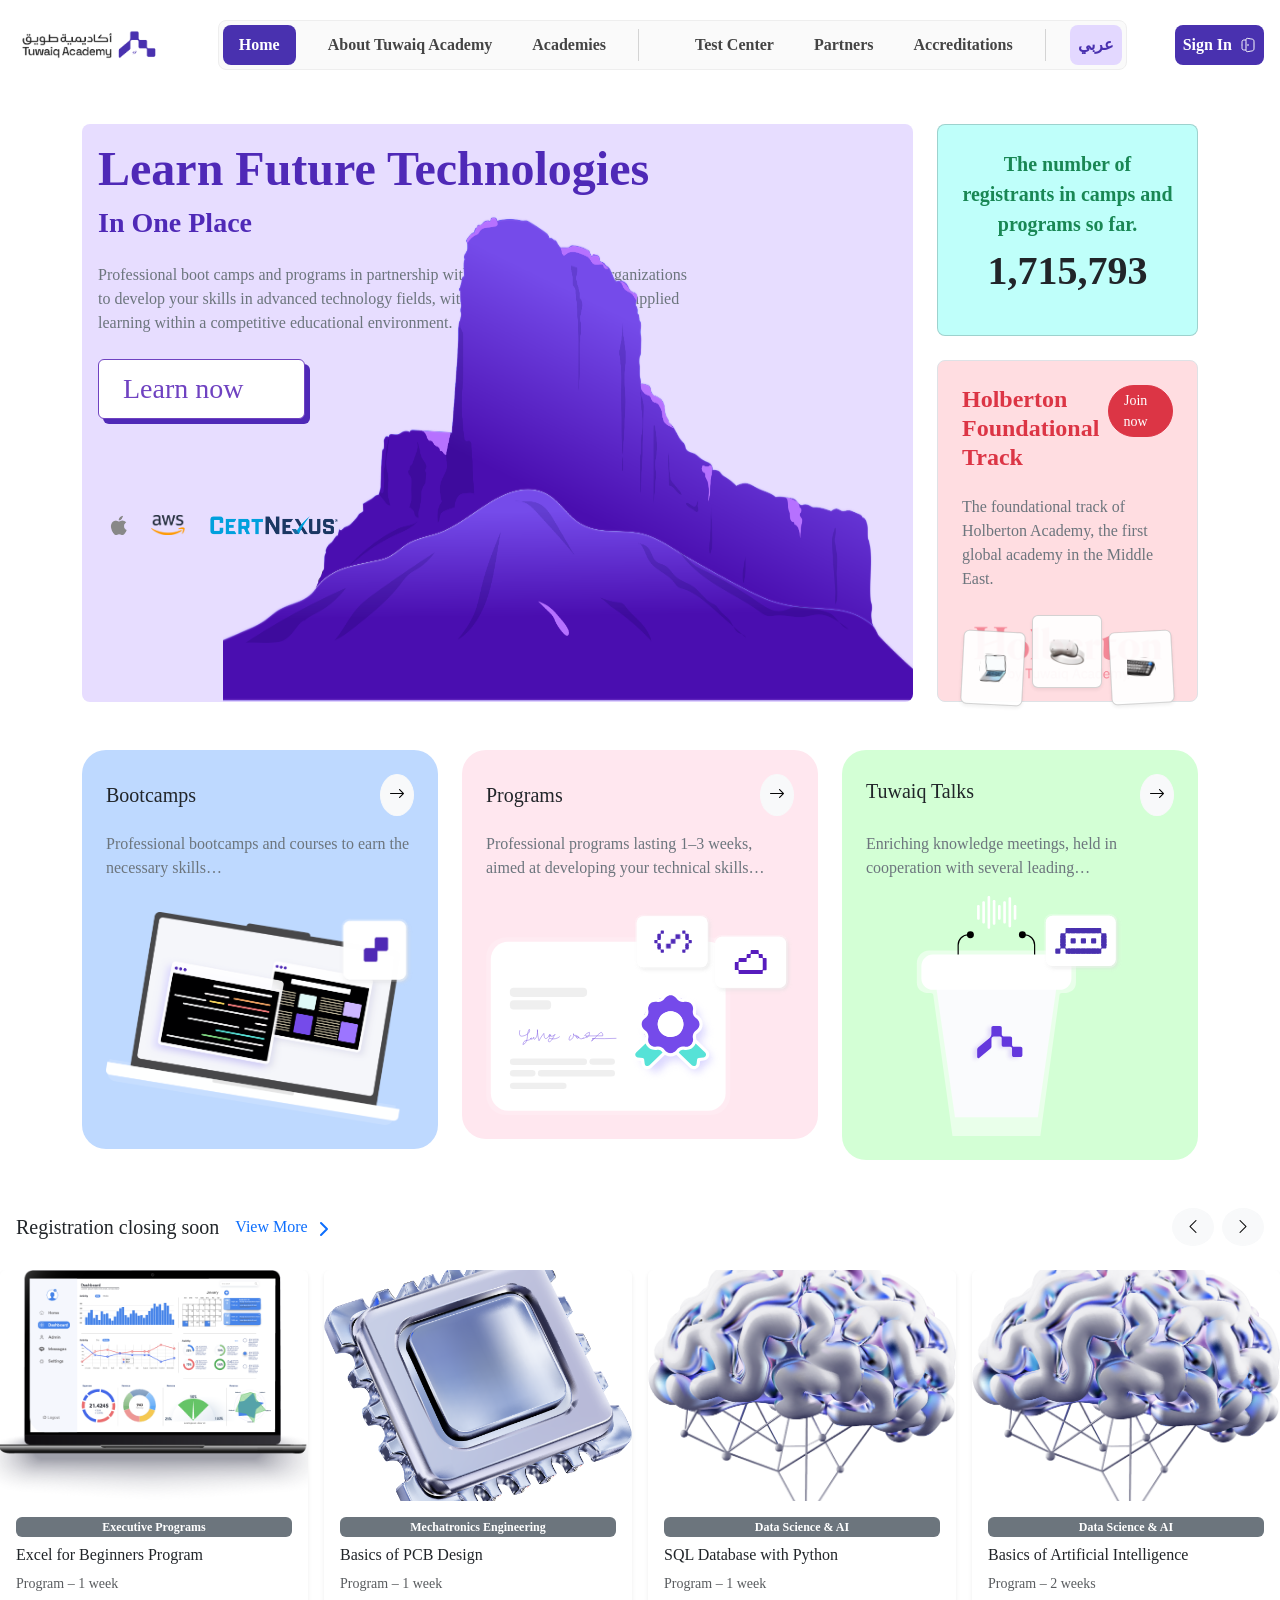
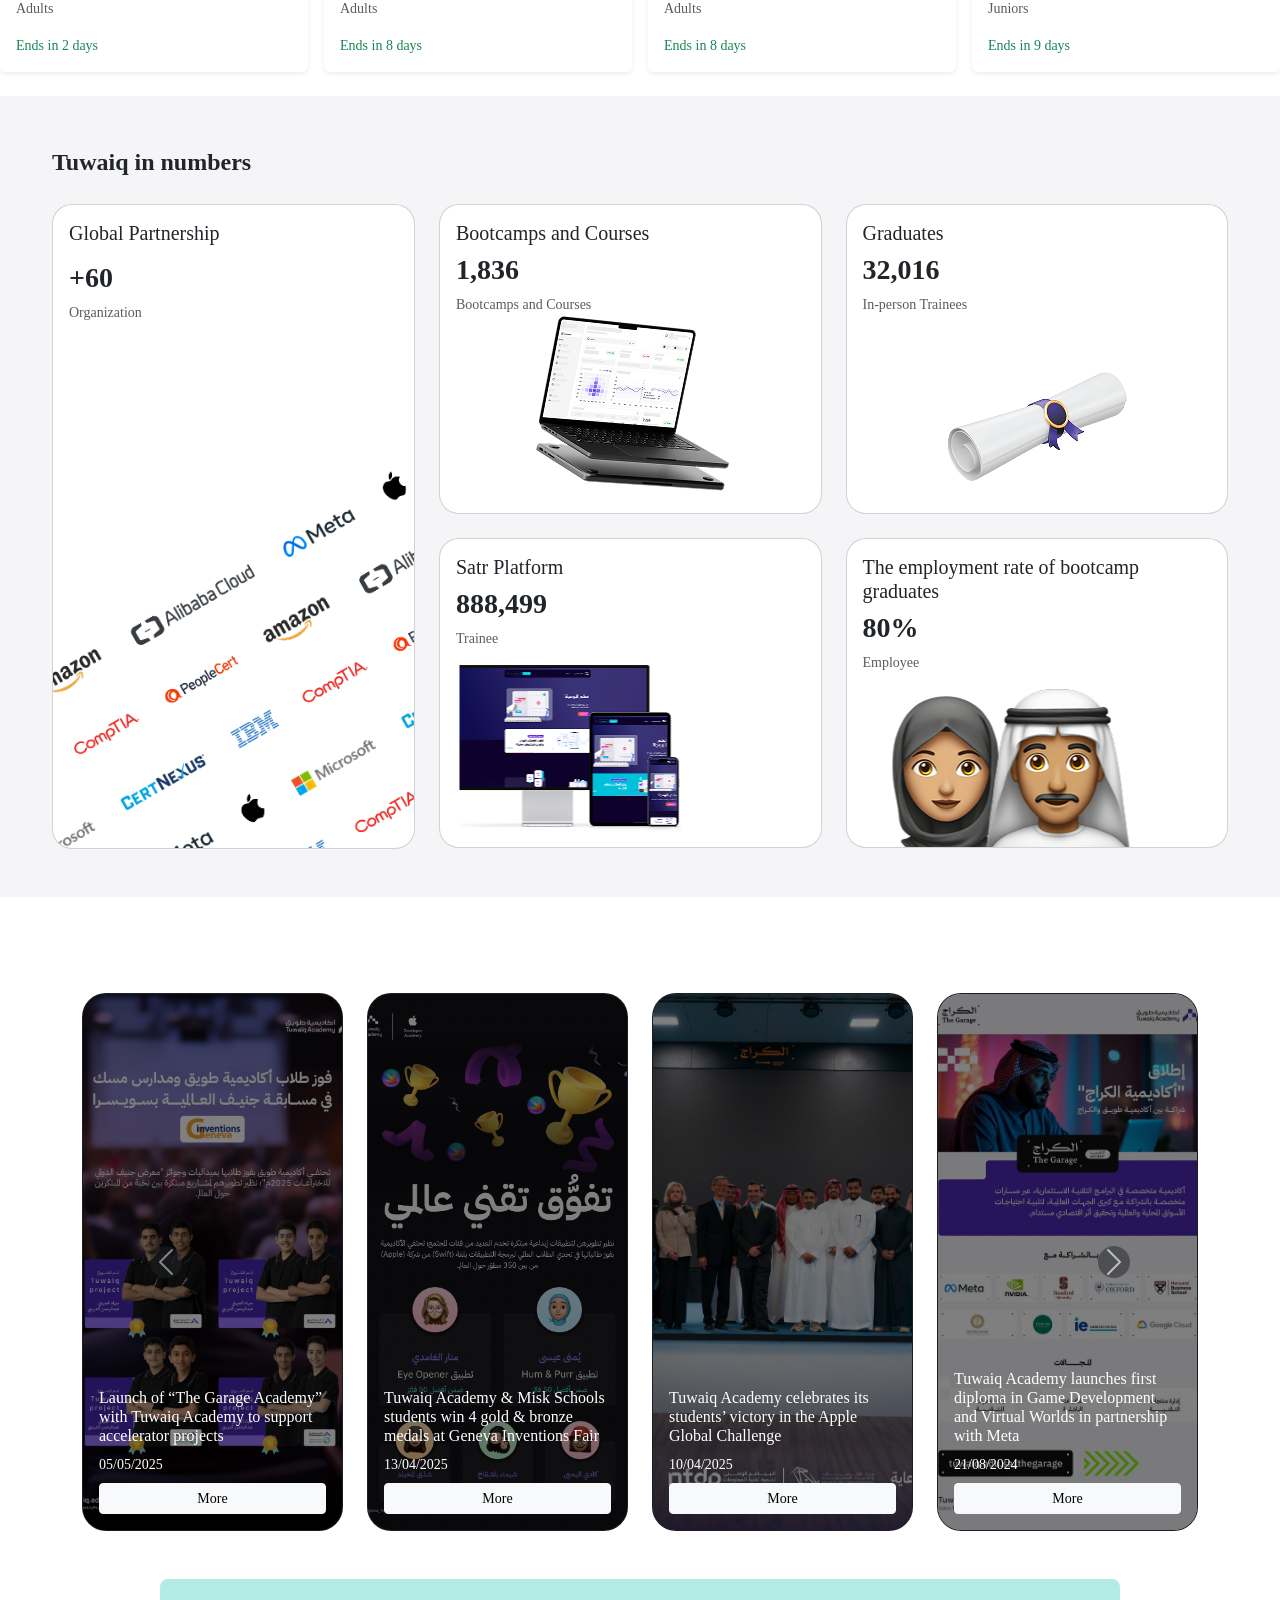
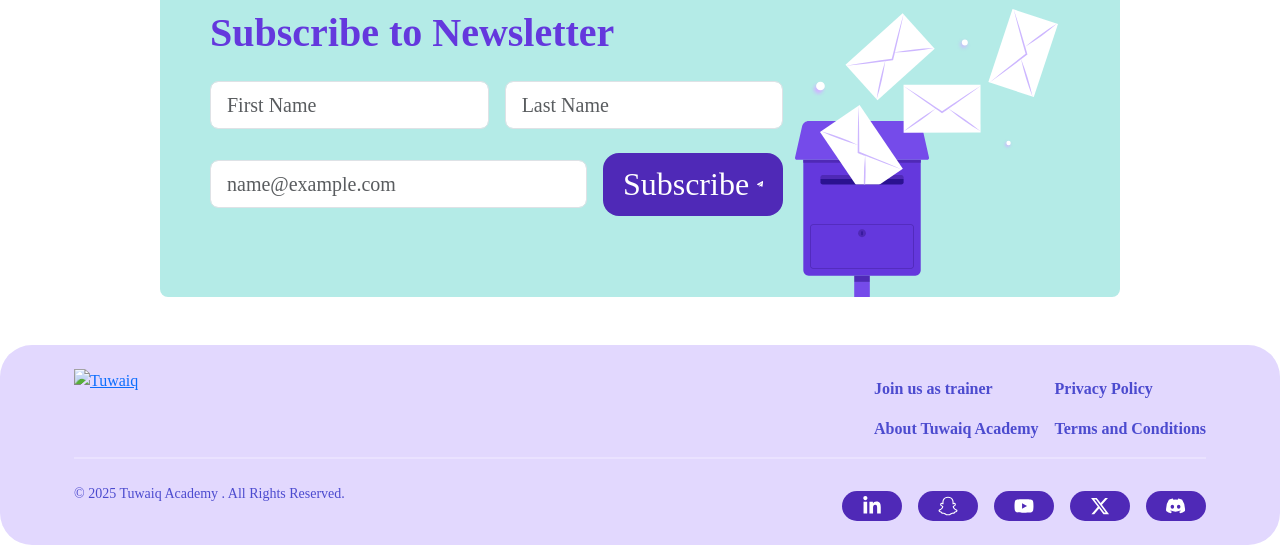
==== index.html @ dd7e5b76 "bugs fixed" ====
<!DOCTYPE html>
<html lang="en">
  <head>
    <meta charset="UTF-8" />
    <meta name="viewport" content="width=device-width, initial-scale=1.0" />
    <title>Tuwaiq Academy Navbar</title>

    <!-- Bootstrap CSS -->
    <link
      href="https://cdn.jsdelivr.net/npm/bootstrap@5.3.0/dist/css/bootstrap.min.css"
      rel="stylesheet"
    />
    <!-- Bootstrap Icons (for the Sign In icon) -->
    <link
      href="https://cdn.jsdelivr.net/npm/bootstrap-icons@1.10.5/font/bootstrap-icons.css"
      rel="stylesheet"
    />
    <link rel="stylesheet" href="style.css" />
  </head>
  <body>
    <!-- style="background-color: #4931af" -->
    <!-- 2. Navbar HTML -->
    <section>
      <nav class="navbar navbar-expand-lg navbar-blur fixed-top">
        <div class="container-fluid mx-1">
          <!-- Logo -->
          <a class="navbar-brand me-4" href="/">
            <img
              src="./media/logo-h.png"
              alt="Tuwaiq Academy"
              style="height: 7vh"
            />
          </a>
          <!-- Toggler (mobile) -->
          <button
            class="navbar-toggler"
            type="button"
            data-bs-toggle="collapse"
            data-bs-target="#mainNav"
            aria-controls="mainNav"
            aria-expanded="false"
            aria-label="Toggle navigation"
          >
            <span class="navbar-toggler-icon"></span>
          </button>

          <!-- Collapsible content -->
          <div class="collapse navbar-collapse align-items-center" id="mainNav">
            <div
              class="d-flex flex-column flex-md-row collapse navbar-collapse justify-content-center gap-3 mb-md-0 mb-3"
            >
              <div
                class="d-flex flex-column flex-md-row gap-5 p-1"
                style="
                  border: #eeeeee 1px solid;
                  background-color: #fafafa;
                  border-radius: 0.5rem;
                "
              >
                <!-- Left + middle nav links -->
                <ul class="navbar-nav align-items-center gap-4">
                  <li class="nav-item">
                    <a class="nav-link active fw-semibold" href="#">Home</a>
                  </li>
                  <li class="nav-item">
                    <a class="nav-link fw-semibold" href="#"
                      >About Tuwaiq Academy</a
                    >
                  </li>
                  <li class="nav-item">
                    <a class="nav-link fw-semibold" href="#">Academies</a>
                  </li>
                  <!-- Divider (only on lg+) -->
                  <div class="nav-divider d-none d-lg-block"></div>
                </ul>

                <!-- more nav links -->
                <ul class="navbar-nav align-items-center gap-4">
                  <!-- remove this border -->
                  <li class="nav-item">
                    <a class="nav-link fw-semibold" href="#">Test Center</a>
                  </li>
                  <li class="nav-item">
                    <a class="nav-link fw-semibold" href="#">Partners</a>
                  </li>
                  <li class="nav-item">
                    <a class="nav-link fw-semibold" href="#">Accreditations</a>
                  </li>
                  <!-- Divider (only on lg+) -->
                  <div class="nav-divider d-none d-lg-block"></div>
                  <li class="nav-item">
                    <a class="nav-link lang-pill fw-semibold" href="#">عربي</a>
                  </li>
                </ul>
              </div>
            </div>

            <!-- push the next items to the right -->
            <ul class="navbar-nav ms-auto align-items-center">
              <li class="nav-item ms-3">
                <a
                  class="nav-link signin-pill fw-semibold d-flex align-items-center"
                  href="#"
                >
                  Sign In
                  <svg
                    xmlns="http://www.w3.org/2000/svg"
                    width="1em"
                    height="1em"
                    fill="currentColor"
                    class="ms-2"
                    viewBox="0 0 24 24"
                  >
                    <g fill="none" stroke="currentColor" stroke-width="1.5">
                      <path
                        d="M9 4.5H8c-2.357 0-3.536 0-4.268.732S3 7.143 3 9.5v5c0 2.357 0 3.535.732 4.268S5.643 19.5 8 19.5h1M9 6.476c0-2.293 0-3.44.707-4.067s1.788-.439 3.95-.062l2.33.407c2.394.417 3.591.626 4.302 1.504.711.879.711 2.149.711 4.69v6.105c0 2.54 0 3.81-.71 4.689-.712.878-1.91 1.087-4.304 1.505l-2.328.406c-2.162.377-3.243.565-3.95-.062S9 19.817 9 17.524z"
                      />
                      <path stroke-linecap="round" d="M12 11v2" />
                    </g>
                  </svg>
                </a>
              </li>
            </ul>
          </div>
        </div>
      </nav>
    </section>
    <section class="container py-4">
      <!-- Main + Sidebar -->
      <div class="row g-4">
        <!-- Main panel -->
        <div class="col-12 col-lg-9 position-relative">
          <div
            class="card h-100 border-0 bg-purple-light rounded-3 overflow-hidden position-relative"
          >
            <div class="card-body position-relative">
              <!-- Decorative mountain: only on lg+ -->
              <img
                src="./media/page-1/Tuwaiq_mounten.png"
                class="position-absolute top-0 end-0 z-1 d-none d-lg-block"
                style="width: 83%; height: 100%; bottom: -1rem; right: -16rem"
                alt="Tuwaiq Mountain"
              />

              <!-- Headings -->
              <h1 class="fw-bold display-5 mb-2 text-purple">
                Learn Future Technologies
              </h1>
              <h2 class="h3 fw-semibold mb-4 text-purple">In One Place</h2>

              <!-- Description -->
              <p class="text-secondary mb-4" style="max-width: 75%">
                Professional boot camps and programs in partnership with major
                international organizations to develop your skills in advanced
                technology fields, with a methodology based on applied learning
                within a competitive educational environment.
              </p>

              <!-- Call-to-action -->
              <button
                type="button"
                class="d-flex align-items-center gap-2 position-relative btn btn-outline-dark btn-language rounded py-2 px-4 fs-3 shadow-offset"
                style="z-index: 1"
              >
                Learn now
                <svg
                  width="28"
                  height="25"
                  viewBox="0 0 28 25"
                  fill="none"
                  xmlns="http://www.w3.org/2000/svg"
                >
                  <!-- …your SVG paths… -->
                </svg>
              </button>

              <!-- Logos carousel: Mobile & Tablet (below lg) -->
              <div
                class="position-absolute bottom-0 start-0 end-0 mb-5 bg-custom-teal d-block d-lg-none"
              >
                <div class="logos-slide">
                  <img src="./media/page-1/slide-Apple.png" alt="apple logo" />
                  <img src="./media/page-1/slide-aws.png" alt="aws logo" />
                  <img
                    src="./media/page-1/slide-CertNexus.png"
                    alt="CertNexus logo"
                  />
                  <img
                    src="./media/page-1/slide-comptia.png"
                    alt="comptia logo"
                  />
                  <img src="./media/page-1/slide-ibm.png" alt="ibm logo" />
                  <img src="./media/page-1/slide-Meta.png" alt="meta logo" />
                  <img
                    src="./media/page-1/slide-microsoft.png"
                    alt="microsoft logo"
                  />
                  <!-- repeat as needed for seamless loop -->
                </div>
              </div>

              <!-- Logos carousel: Desktop only (lg+) -->
              <div
                class="position-relative d-none d-lg-block"
                style="bottom: -6rem"
              >
                <div class="logos-slide">
                  <img src="./media/page-1/slide-Apple.png" alt="apple logo" />
                  <img src="./media/page-1/slide-aws.png" alt="aws logo" />
                  <img
                    src="./media/page-1/slide-CertNexus.png"
                    alt="CertNexus logo"
                  />
                  <img
                    src="./media/page-1/slide-comptia.png"
                    alt="comptia logo"
                  />
                  <img src="./media/page-1/slide-ibm.png" alt="ibm logo" />
                  <img src="./media/page-1/slide-Meta.png" alt="meta logo" />
                  <img
                    src="./media/page-1/slide-microsoft.png"
                    alt="microsoft logo"
                  />
                  <!-- repeat for loop -->
                </div>
              </div>
            </div>
          </div>
        </div>

        <!-- Sidebar -->
        <div class="col-12 col-lg-3 d-flex flex-column gap-4">
          <!-- Registrants count -->
          <div class="card text-end p-4 bg-teal-light rounded-3 text-center">
            <p class="fs-5 fw-bold mb-2 text-success">
              The number of registrants in camps and programs so far.
            </p>
            <p
              id="counter44"
              x-text="statistics.registers"
              class="display-6 fw-bold"
            >
              1,715,793
            </p>
          </div>

          <!-- Holberton program card -->
          <div
            class="card position-relative p-4 border rounded-3"
            style="
              height: 342px;
              background-color: #ffdde1;
              border-color: #dfdfdf;
            "
          >
            <div class="d-flex justify-content-between align-items-start mb-3">
              <h2 class="h4 fw-semibold text-danger">
                Holberton <br />
                Foundational Track
              </h2>
              <a
                href=""
                target="_blank"
                class="btn btn-sm btn-danger rounded-pill d-flex align-items-center"
              >
                Join now
                <svg
                  xmlns="http://www.w3.org/2000/svg"
                  fill="white"
                  viewBox="0 0 384 512"
                  style="height: 14px; width: 14px"
                >
                  <!-- …arrow path… -->
                </svg>
              </a>
            </div>

            <p class="text-secondary">
              The foundational track of Holberton Academy, the first global
              academy in the Middle East.
            </p>

            <!-- Overlay image -->
            <div
              class="position-absolute bottom-0 start-50 translate-middle-x"
              style="width: 85%; transform: translateY(50%)"
            >
              <img
                src="./media/page-1/Holberton-Foundational-Track-logo.png"
                class="img-fluid rounded opacity-50"
                alt="Holberton"
              />
            </div>

            <!-- Icon cards -->
            <div class="d-flex justify-content-between mt-4 gap-2">
              <div
                class="card p-3 shadow-sm d-flex justify-content-center align-items-center rotate-3"
                style="width: 154px; height: 74px; opacity: 95%"
              >
                <img
                  src="./media/page-1/Holberton-Foundational-Track-laptop.svg"
                  class="img-fluid"
                  alt="Laptop"
                />
              </div>
              <div
                class="card p-3 shadow-sm d-flex justify-content-center align-items-center translate-up"
                style="width: 188px; height: 73px; opacity: 95%"
              >
                <img
                  src="./media/page-1/Holberton-Foundational-Track-VR.svg"
                  class="img-fluid"
                  alt="VR Headset"
                />
              </div>
              <div
                class="card p-3 shadow-sm d-flex justify-content-center align-items-center rotate-neg-3"
                style="width: 156px; height: 73px; opacity: 95%"
              >
                <img
                  src="./media/page-1/Holberton-Foundational-Track-keyboard.svg"
                  class="img-fluid"
                  alt="Keyboard"
                />
              </div>
            </div>
          </div>
        </div>
      </div>

      <!-- Feature cards -->
      <div class="row g-4 mt-4">
        <!-- Bootcamps -->
        <div class="col-12 col-md-4">
          <div class="card h-75 border-0">
            <div
              class="card-body d-flex flex-column p-4 rounded-3xl card-bootcamps hover-shadow"
            >
              <div
                class="d-flex justify-content-between align-items-center mb-3"
              >
                <h5 class="mb-0">Bootcamps</h5>
                <a href="#" class="btn btn-light rounded-circle p-2">
                  <i class="bi bi-arrow-right"></i>
                </a>
              </div>
              <p class="text-secondary">
                Professional bootcamps and courses to earn the necessary skills…
              </p>
              <div class="text-center mt-3">
                <img
                  src="./media/page-1/bootcamps-laptop.png"
                  class="img-fluid"
                  alt="Bootcamps"
                />
              </div>
            </div>
          </div>
        </div>

        <!-- Programs -->
        <div class="col-12 col-md-4">
          <div class="card h-75 border-0">
            <div
              class="card-body d-flex flex-column p-4 rounded-3xl card-programs hover-shadow"
            >
              <div
                class="d-flex justify-content-between align-items-center mb-3"
              >
                <h5 class="mb-0">Programs</h5>
                <a href="" class="btn btn-light rounded-circle p-2">
                  <i class="bi bi-arrow-right"></i>
                </a>
              </div>
              <p class="text-secondary flex-grow-1">
                Professional programs lasting 1–3 weeks, aimed at developing
                your technical skills…
              </p>
              <div class="text-center mt-3">
                <img
                  src="./media/page-1/programs-art.svg"
                  class="img-fluid"
                  alt="Programs"
                />
              </div>
            </div>
          </div>
        </div>

        <!-- Tuwaiq Talks -->
        <div class="col-12 col-md-4">
          <div class="card h-100 border-0">
            <div
              class="card-body d-flex flex-column p-4 rounded-3xl card-talks hover-shadow"
            >
              <div
                class="d-flex justify-content-between align-items-center mb-3"
              >
                <h5>Tuwaiq Talks</h5>
                <a href="#" class="btn btn-light rounded-circle p-2">
                  <i class="bi bi-arrow-right"></i>
                </a>
              </div>
              <p class="text-secondary flex-grow-1">
                Enriching knowledge meetings, held in cooperation with several
                leading…
              </p>
              <img
                src="./media/page-1/Tuwaiq-talk.svg"
                class="img-fluid"
                alt="Tuwaiq Talks"
                style="height: 15rem"
              />
            </div>
          </div>
        </div>
      </div>
    </section>
    <section>
      <!-- Carousel Container -->
      <div class="container-fluid px-0">
        <div class="container px-0" style="max-width: 1680px">
          <!-- Header Row -->
          <div class="row align-items-center justify-content-between py-4 px-3">
            <!-- Title + Link -->
            <div
              class="col-12 col-md-auto d-flex align-items-center mb-3 mb-md-0"
            >
              <h5 class="mb-0">Registration closing soon</h5>
              <a
                href=""
                class="ms-3 text-primary text-decoration-none d-flex align-items-center"
              >
                View More
                <svg
                  xmlns="http://www.w3.org/2000/svg"
                  width="20"
                  height="20"
                  fill="none"
                  stroke="currentColor"
                  stroke-width="2"
                  stroke-linecap="round"
                  stroke-linejoin="round"
                  class="ms-1"
                >
                  <path d="m9 18 6-6-6-6" />
                </svg>
              </a>
            </div>
            <!-- Nav Buttons (md+) -->
            <div class="col-auto d-none d-md-flex">
              <button
                class="btn btn-light rounded-circle me-2"
                type="button"
                data-bs-target="#latestBootcampsCarousel"
                data-bs-slide="prev"
                aria-label="Previous"
              >
                <i class="bi bi-chevron-left"></i>
              </button>
              <button
                class="btn btn-light rounded-circle"
                type="button"
                data-bs-target="#latestBootcampsCarousel"
                data-bs-slide="next"
                aria-label="Next"
              >
                <i class="bi bi-chevron-right"></i>
              </button>
            </div>
          </div>

          <!-- Bootstrap Carousel -->
          <div
            id="latestBootcampsCarousel"
            class="carousel slide"
            data-bs-ride="carousel"
          >
            <!-- Indicators (md+) -->
            <div
              class="carousel-indicators d-none d-md-flex justify-content-center mb-0"
            >
              <button
                type="button"
                data-bs-target="#latestBootcampsCarousel"
                data-bs-slide-to="0"
                class="active rounded-circle"
                aria-current="true"
                aria-label="Slide 1"
              ></button>
              <button
                type="button"
                data-bs-target="#latestBootcampsCarousel"
                data-bs-slide-to="1"
                class="rounded-circle"
                aria-label="Slide 2"
              ></button>
              <button
                type="button"
                data-bs-target="#latestBootcampsCarousel"
                data-bs-slide-to="2"
                class="rounded-circle"
                aria-label="Slide 3"
              ></button>
            </div>

            <div class="carousel-inner">
              <!-- Slide 1: Cards 1–4 -->
              <div class="carousel-item active">
                <div class="row gx-3">
                  <!-- Card 1 -->
                  <div class="col-12 col-sm-6 col-md-4 col-lg-3 mb-4">
                    <div class="card h-100 border-0 shadow-sm">
                      <div class="ratio ratio-4x3 overflow-hidden rounded-top">
                        <img
                          src="./media/page-1/excel-laptop.png"
                          class="object-fit-cover w-100 h-100"
                          alt="Excel for Beginners"
                        />
                      </div>
                      <div class="card-body d-flex flex-column">
                        <span class="badge bg-secondary mb-2"
                          >Executive Programs</span
                        >
                        <h6 class="card-title flex-grow-1">
                          Excel for Beginners Program
                        </h6>
                        <p class="card-text small text-muted mb-1">
                          Program – 1 week
                        </p>
                        <p class="card-text small text-muted mb-3">Adults</p>
                        <div class="d-flex align-items-center">
                          <span
                            class="badge bg-success me-2"
                            style="width: 0.75rem; height: 0.75rem"
                          ></span>
                          <small class="text-success">Ends in 2 days</small>
                        </div>
                      </div>
                    </div>
                  </div>
                  <!-- Card 2 -->
                  <div class="col-12 col-sm-6 col-md-4 col-lg-3 mb-4">
                    <div class="card h-100 border-0 shadow-sm">
                      <div class="ratio ratio-4x3 overflow-hidden rounded-top">
                        <img
                          src="./media/page-1/Registration-closing-soon-cpu.png"
                          class="object-fit-cover w-100 h-100"
                          alt="PCB Design"
                        />
                      </div>
                      <div class="card-body d-flex flex-column">
                        <span class="badge bg-secondary mb-2">
                          Mechatronics Engineering
                        </span>
                        <h6 class="card-title flex-grow-1">
                          Basics of PCB Design
                        </h6>
                        <p class="card-text small text-muted mb-1">
                          Program – 1 week
                        </p>
                        <p class="card-text small text-muted mb-3">Adults</p>
                        <div class="d-flex align-items-center">
                          <span
                            class="badge bg-success me-2"
                            style="width: 0.75rem; height: 0.75rem"
                          ></span>
                          <small class="text-success">Ends in 8 days</small>
                        </div>
                      </div>
                    </div>
                  </div>
                  <!-- Card 3 -->
                  <div class="col-12 col-sm-6 col-md-4 col-lg-3 mb-4">
                    <div class="card h-100 border-0 shadow-sm">
                      <div class="ratio ratio-4x3 overflow-hidden rounded-top">
                        <img
                          src="./media/page-1/Registration-closing-soon-brain.png"
                          class="object-fit-cover w-100 h-100"
                          alt="SQL with Python"
                        />
                      </div>
                      <div class="card-body d-flex flex-column">
                        <span class="badge bg-secondary mb-2">
                          Data Science & AI
                        </span>
                        <h6 class="card-title flex-grow-1">
                          SQL Database with Python
                        </h6>
                        <p class="card-text small text-muted mb-1">
                          Program – 1 week
                        </p>
                        <p class="card-text small text-muted mb-3">Adults</p>
                        <div class="d-flex align-items-center">
                          <span
                            class="badge bg-success me-2"
                            style="width: 0.75rem; height: 0.75rem"
                          ></span>
                          <small class="text-success">Ends in 8 days</small>
                        </div>
                      </div>
                    </div>
                  </div>
                  <!-- Card 4 -->
                  <div class="col-12 col-sm-6 col-md-4 col-lg-3 mb-4">
                    <div class="card h-100 border-0 shadow-sm">
                      <div class="ratio ratio-4x3 overflow-hidden rounded-top">
                        <img
                          src="./media/page-1/Registration-closing-soon-brain.png"
                          class="object-fit-cover w-100 h-100"
                          alt="AI Fundamentals"
                        />
                      </div>
                      <div class="card-body d-flex flex-column">
                        <span class="badge bg-secondary mb-2">
                          Data Science & AI
                        </span>
                        <h6 class="card-title flex-grow-1">
                          Basics of Artificial Intelligence
                        </h6>
                        <p class="card-text small text-muted mb-1">
                          Program – 2 weeks
                        </p>
                        <p class="card-text small text-muted mb-3">Juniors</p>
                        <div class="d-flex align-items-center">
                          <span
                            class="badge bg-success me-2"
                            style="width: 0.75rem; height: 0.75rem"
                          ></span>
                          <small class="text-success">Ends in 9 days</small>
                        </div>
                      </div>
                    </div>
                  </div>
                </div>
              </div>

              <!-- Slide 2: Cards 5–8 -->
              <div class="carousel-item">
                <div class="row gx-3">
                  <!-- Card 5 -->
                  <div class="col-12 col-sm-6 col-md-4 col-lg-3 mb-4">
                    <div class="card h-100 border-0 shadow-sm">
                      <div class="ratio ratio-4x3 overflow-hidden rounded-top">
                        <img
                          src="./media/page-1/Registration-closing-soon-cpu.png"
                          class="object-fit-cover w-100 h-150"
                          alt="Mechatronics Basics"
                        />
                      </div>
                      <div class="card-body d-flex flex-column">
                        <span class="badge bg-secondary mb-2">
                          Mechatronics Engineering
                        </span>
                        <h6 class="card-title flex-grow-1">
                          Basics of Mechatronics
                        </h6>
                        <p class="card-text small text-muted mb-1">
                          Program – 2 weeks
                        </p>
                        <p class="card-text small text-muted mb-3">Juniors</p>
                        <div class="d-flex align-items-center">
                          <span
                            class="badge bg-success me-2"
                            style="width: 0.75rem; height: 0.75rem"
                          ></span>
                          <small class="text-success">Ends in 23 days</small>
                        </div>
                      </div>
                    </div>
                  </div>
                  <!-- Card 6 -->
                  <div class="col-12 col-sm-6 col-md-4 col-lg-3 mb-4">
                    <div class="card h-100 border-0 shadow-sm">
                      <div class="ratio ratio-4x3 overflow-hidden rounded-top">
                        <img
                          src="./media/page-1/Registration-closing-soon-phone.png"
                          class="object-fit-cover w-100 h-100"
                          alt="Python Fundamentals"
                        />
                      </div>
                      <div class="card-body d-flex flex-column">
                        <span class="badge bg-secondary mb-2">
                          Software Dev & Apps
                        </span>
                        <h6 class="card-title flex-grow-1">
                          Python Fundamentals
                        </h6>
                        <p class="card-text small text-muted mb-1">
                          Program – 2 weeks
                        </p>
                        <p class="card-text small text-muted mb-3">Juniors</p>
                        <div class="d-flex align-items-center">
                          <span
                            class="badge bg-success me-2"
                            style="width: 0.75rem; height: 0.75rem"
                          ></span>
                          <small class="text-success">Ends in 23 days</small>
                        </div>
                      </div>
                    </div>
                  </div>
                  <!-- Card 7 -->
                  <div class="col-12 col-sm-6 col-md-4 col-lg-3 mb-4">
                    <div class="card h-100 border-0 shadow-sm">
                      <div class="ratio ratio-4x3 overflow-hidden rounded-top">
                        <img
                          src="./media/page-1/Registration-closing-soon-phone.png"
                          class="object-fit-cover w-100 h-100"
                          alt="Web Dev with Python"
                        />
                      </div>
                      <div class="card-body d-flex flex-column">
                        <span class="badge bg-secondary mb-2">
                          Software Dev & Apps
                        </span>
                        <h6 class="card-title flex-grow-1">
                          Web Development with Python
                        </h6>
                        <p class="card-text small text-muted mb-1">
                          Bootcamp – 12 weeks
                        </p>
                        <p class="card-text small text-muted mb-3">Adults</p>
                        <div class="d-flex align-items-center">
                          <span
                            class="badge bg-success me-2"
                            style="width: 0.75rem; height: 0.75rem"
                          ></span>
                          <small class="text-success">Ends in 43 days</small>
                        </div>
                      </div>
                    </div>
                  </div>
                  <!-- Card 8 -->
                  <div class="col-12 col-sm-6 col-md-4 col-lg-3 mb-4">
                    <div class="card h-100 border-0 shadow-sm">
                      <div class="ratio ratio-4x3 overflow-hidden rounded-top">
                        <img
                          src="./media/page-1/Registration-closing-soon-phone.png"
                          class="object-fit-cover w-100 h-100"
                          alt="Web Dev with Java"
                        />
                      </div>
                      <div class="card-body d-flex flex-column">
                        <span class="badge bg-secondary mb-2">
                          Software Dev & Apps
                        </span>
                        <h6 class="card-title flex-grow-1">
                          Web Development with Java
                        </h6>
                        <p class="card-text small text-muted mb-1">
                          Bootcamp – 12 weeks
                        </p>
                        <p class="card-text small text-muted mb-3">Adults</p>
                        <div class="d-flex align-items-center">
                          <span
                            class="badge bg-success me-2"
                            style="width: 0.75rem; height: 0.75rem"
                          ></span>
                          <small class="text-success">Ends in 50 days</small>
                        </div>
                      </div>
                    </div>
                  </div>
                </div>
              </div>

              <!-- Slide 3: Cards 9–12 -->
              <div class="carousel-item">
                <div class="row gx-3">
                  <!-- Card 9 -->
                  <div class="col-12 col-sm-6 col-md-4 col-lg-3 mb-4">
                    <div class="card h-100 border-0 shadow-sm">
                      <div class="ratio ratio-4x3 overflow-hidden rounded-top">
                        <img
                          src="./media/page-1/Registration-closing-soon-brain.png"
                          class="object-fit-cover w-100 h-100"
                          alt="Generative AI"
                        />
                      </div>
                      <div class="card-body d-flex flex-column">
                        <span class="badge bg-secondary mb-2">
                          Data Science & AI
                        </span>
                        <h6 class="card-title flex-grow-1">
                          Generative AI with LLAMA
                        </h6>
                        <p class="card-text small text-muted mb-1">
                          Bootcamp – 6 weeks
                        </p>
                        <p class="card-text small text-muted mb-3">Adults</p>
                        <div class="d-flex align-items-center">
                          <span
                            class="badge bg-success me-2"
                            style="width: 0.75rem; height: 0.75rem"
                          ></span>
                          <small class="text-success">Ends in 51 days</small>
                        </div>
                      </div>
                    </div>
                  </div>
                  <!-- Card 10 -->
                  <div class="col-12 col-sm-6 col-md-4 col-lg-3 mb-4">
                    <div class="card h-100 border-0 shadow-sm">
                      <div class="ratio ratio-4x3 overflow-hidden rounded-top">
                        <img
                          src="./media/page-1/Registration-closing-soon-cpu.png"
                          class="object-fit-cover w-100 h-100"
                          alt="Arduino Robotics"
                        />
                      </div>
                      <div class="card-body d-flex flex-column">
                        <span class="badge bg-secondary mb-2">
                          Mechatronics Engineering
                        </span>
                        <h6 class="card-title flex-grow-1">
                          Programming Robots with Arduino
                        </h6>
                        <p class="card-text small text-muted mb-1">
                          Bootcamp – 5 weeks
                        </p>
                        <p class="card-text small text-muted mb-3">Juniors</p>
                        <div class="d-flex align-items-center">
                          <span
                            class="badge bg-success me-2"
                            style="width: 0.75rem; height: 0.75rem"
                          ></span>
                          <small class="text-success">Ends in 57 days</small>
                        </div>
                      </div>
                    </div>
                  </div>
                  <!-- Card 11 -->
                  <div class="col-12 col-sm-6 col-md-4 col-lg-3 mb-4">
                    <div class="card h-100 border-0 shadow-sm">
                      <div class="ratio ratio-4x3 overflow-hidden rounded-top">
                        <img
                          src="./media/page-1/Registration-closing-soon-cpu.png"
                          class="object-fit-cover w-100 h-100"
                          alt="Unity Game Dev"
                        />
                      </div>
                      <div class="card-body d-flex flex-column">
                        <span class="badge bg-secondary mb-2">
                          Software Dev & Apps
                        </span>
                        <h6 class="card-title flex-grow-1">
                          Game Development with Unity
                        </h6>
                        <p class="card-text small text-muted mb-1">
                          Bootcamp – 5 weeks
                        </p>
                        <p class="card-text small text-muted mb-3">Juniors</p>
                        <div class="d-flex align-items-center">
                          <span
                            class="badge bg-success me-2"
                            style="width: 0.75rem; height: 0.75rem"
                          ></span>
                          <small class="text-success">Ends in 57 days</small>
                        </div>
                      </div>
                    </div>
                  </div>
                  <!-- Card 12 -->
                  <div class="col-12 col-sm-6 col-md-4 col-lg-3 mb-4">
                    <div class="card h-100 border-0 shadow-sm">
                      <div class="ratio ratio-4x3 overflow-hidden rounded-top">
                        <img
                          src="./media/page-1/Registration-closing-soon-brain.png"
                          class="object-fit-cover w-100 h-100"
                          alt="ML & AI"
                        />
                      </div>
                      <div class="card-body d-flex flex-column">
                        <span class="badge bg-secondary mb-2">
                          Data Science & AI
                        </span>
                        <h6 class="card-title flex-grow-1">
                          AI & Machine Learning
                        </h6>
                        <p class="card-text small text-muted mb-1">
                          Bootcamp – 5 weeks
                        </p>
                        <p class="card-text small text-muted mb-3">Juniors</p>
                        <div class="d-flex align-items-center">
                          <span
                            class="badge bg-success me-2"
                            style="width: 0.75rem; height: 0.75rem"
                          ></span>
                          <small class="text-success">Ends in 57 days</small>
                        </div>
                      </div>
                    </div>
                  </div>
                </div>
              </div>
            </div>
          </div>
        </div>
      </div>
    </section>
    <section class="py-5 mb-5" style="background-color: #f5f5f7">
      <div class="container" style="max-width: 1200px">
        <!-- Section title -->
        <p class="fs-4 fw-semibold mb-4">Tuwaiq in numbers</p>

        <!-- Outer flex: column on mobile, row on lg+ -->
        <div class="d-flex flex-column flex-lg-row gap-4">
          <!-- Left: big 363×645 card -->
          <div
            class="card position-relative"
            style="
              border-radius: 20px;
              width: 100%;
              max-width: 363px;
              height: 645px;
              overflow: hidden;
            "
          >
            <div class="card-body d-flex flex-column">
              <h5 class="mb-3">Global Partnership</h5>
              <h3 class="fw-semibold mb-2">+60</h3>
              <span class="text-muted small">Organization</span>
            </div>
            <img
              src="./media/page-1/Tuwaiq-in-numbers-partnership.png"
              alt="partners"
              style="
                position: absolute;
                bottom: 0;
                left: 50%;
                transform: translateX(-50%);
                width: 120%;
              "
            />
          </div>

          <!-- Right: two rows of smaller cards -->
          <div class="d-flex flex-column flex-grow-1 gap-4">
            <!-- Row 1 -->
            <div class="d-flex flex-column flex-md-row gap-4">
              <!-- 400×310 card -->
              <div
                class="card position-relative"
                style="
                  border-radius: 20px;
                  width: 100%;
                  max-width: 400px;
                  height: 310px;
                  overflow: hidden;
                "
              >
                <div class="card-body d-flex flex-column">
                  <h5 class="mb-2">Bootcamps and Courses</h5>
                  <h3 class="fw-semibold mb-2">1,836</h3>
                  <span class="text-muted small">Bootcamps and Courses</span>
                </div>
                <img
                  src="./media/page-1/Registration-closing-soon-laptop.png"
                  alt="dashboard"
                  style="
                    position: absolute;
                    bottom: 0;
                    left: 50%;
                    transform: translateX(-50%);
                  "
                />
              </div>

              <!-- 501×310 card -->
              <div
                class="card position-relative"
                style="
                  border-radius: 20px;
                  width: 100%;
                  max-width: 501px;
                  height: 310px;
                  overflow: hidden;
                "
              >
                <div class="card-body d-flex flex-column">
                  <h5 class="mb-2">Graduates</h5>
                  <h3 class="fw-semibold mb-2">32,016</h3>
                  <span class="text-muted small">In-person Trainees</span>
                </div>
                <img
                  src="./media/page-1/Tuwaiq-in-numbers-graduates.png"
                  alt="diploma"
                  style="
                    position: absolute;
                    bottom: 0;
                    left: 50%;
                    transform: translateX(-50%);
                  "
                />
              </div>
            </div>

            <!-- Row 2 -->
            <div class="d-flex flex-column flex-md-row gap-4">
              <!-- 501×310 card -->
              <div
                class="card position-relative"
                style="
                  border-radius: 20px;
                  width: 100%;
                  max-width: 501px;
                  height: 310px;
                  overflow: hidden;
                "
              >
                <div class="card-body d-flex flex-column">
                  <h5 class="mb-2">Satr Platform</h5>
                  <h3 class="fw-semibold mb-2">888,499</h3>
                  <span class="text-muted small">Trainee</span>
                </div>
                <img
                  src="./media/page-1/Tuwaiq-in-numbers-platforms.png"
                  alt="devices"
                  style="
                    position: absolute;
                    bottom: 0;
                    left: 50%;
                    transform: translateX(-50%);
                  "
                />
              </div>

              <!-- 400×310 card -->
              <div
                class="card position-relative"
                style="
                  border-radius: 20px;
                  width: 100%;
                  max-width: 400px;
                  height: 310px;
                  overflow: hidden;
                "
              >
                <div class="card-body d-flex flex-column">
                  <h5 class="mb-2">
                    The employment rate of bootcamp graduates
                  </h5>
                  <h3 class="fw-semibold mb-2">80%</h3>
                  <span class="text-muted small">Employee</span>
                </div>
                <img
                  src="./media/page-1/Tuwaiq-in-numbers-family.png"
                  alt="employment rate"
                  style="
                    position: absolute;
                    bottom: 0;
                    left: 50%;
                    transform: translateX(-50%);
                  "
                />
              </div>
            </div>
          </div>
        </div>
      </div>
    </section>
    <section>
      <div class="container py-5">
        <!-- DESKTOP: 4 cards per slide (shown ≥992px) -->
        <div class="d-none d-lg-block">
          <div
            id="desktopCarousel"
            class="carousel slide"
            data-bs-ride="carousel"
            data-bs-interval="3000"
            data-bs-wrap="true"
          >
            <div class="carousel-inner">
              <!-- slide 1: A B C D -->
              <div class="carousel-item active">
                <div class="row g-4">
                  <!-- Card A -->
                  <div class="col-3">
                    <div class="card text-white bg-dark news-card">
                      <img
                        src="./media/page-1/news-sldieshow-card1.jpg"
                        class="card-img"
                        alt="Game Dev Diploma"
                      />
                      <div
                        class="card-img-overlay d-flex flex-column justify-content-end"
                        style="background: rgba(0, 0, 0, 0.5)"
                      >
                        <h6 class="card-title">
                          Tuwaiq Academy launches first diploma in Game
                          Development and Virtual Worlds in partnership with
                          Meta
                        </h6>
                        <small>21/08/2024</small>
                        <a href="#" class="btn btn-sm btn-light mt-2">More</a>
                      </div>
                    </div>
                  </div>
                  <!-- Card B -->
                  <div class="col-3">
                    <div class="card text-white bg-dark news-card">
                      <img
                        src="./media/page-1/news-sldieshow-card2.png"
                        class="card-img"
                        alt="The Garage Academy"
                      />
                      <div
                        class="card-img-overlay d-flex flex-column justify-content-end"
                        style="background: rgba(0, 0, 0, 0.5)"
                      >
                        <h6 class="card-title">
                          Launch of “The Garage Academy” with Tuwaiq Academy to
                          support accelerator projects
                        </h6>
                        <small>05/05/2025</small>
                        <a href="#" class="btn btn-sm btn-light mt-2">More</a>
                      </div>
                    </div>
                  </div>
                  <!-- Card C -->
                  <div class="col-3">
                    <div class="card text-white bg-dark news-card">
                      <img
                        src="./media/page-1/news-sldieshow-card3.png"
                        class="card-img"
                        alt="Geneva Inventions Fair"
                      />
                      <div
                        class="card-img-overlay d-flex flex-column justify-content-end"
                        style="background: rgba(0, 0, 0, 0.5)"
                      >
                        <h6 class="card-title">
                          Tuwaiq Academy & Misk Schools students win 4 gold &
                          bronze medals at Geneva Inventions Fair
                        </h6>
                        <small>13/04/2025</small>
                        <a href="#" class="btn btn-sm btn-light mt-2">More</a>
                      </div>
                    </div>
                  </div>
                  <!-- Card D -->
                  <div class="col-3">
                    <div class="card text-white bg-dark news-card">
                      <img
                        src="./media/page-1/news-sldieshow-card4.jpeg"
                        class="card-img"
                        alt="Apple Global Challenge"
                      />
                      <div
                        class="card-img-overlay d-flex flex-column justify-content-end"
                        style="background: rgba(0, 0, 0, 0.5)"
                      >
                        <h6 class="card-title">
                          Tuwaiq Academy celebrates its students’ victory in the
                          Apple Global Challenge
                        </h6>
                        <small>10/04/2025</small>
                        <a href="#" class="btn btn-sm btn-light mt-2">More</a>
                      </div>
                    </div>
                  </div>
                </div>
              </div>

              <!-- slide 2: B C D A -->
              <div class="carousel-item">
                <div class="row g-4">
                  <!-- Card B -->
                  <div class="col-3">
                    <div class="card text-white bg-dark news-card">
                      <img
                        src="./media/page-1/news-sldieshow-card2.png"
                        class="card-img"
                        alt="The Garage Academy"
                      />
                      <div
                        class="card-img-overlay d-flex flex-column justify-content-end"
                        style="background: rgba(0, 0, 0, 0.5)"
                      >
                        <h6 class="card-title">
                          Launch of “The Garage Academy” with Tuwaiq Academy to
                          support accelerator projects
                        </h6>
                        <small>05/05/2025</small>
                        <a href="#" class="btn btn-sm btn-light mt-2">More</a>
                      </div>
                    </div>
                  </div>
                  <!-- Card C -->
                  <div class="col-3">
                    <div class="card text-white bg-dark news-card">
                      <img
                        src="./media/page-1/news-sldieshow-card3.png"
                        class="card-img"
                        alt="Geneva Inventions Fair"
                      />
                      <div
                        class="card-img-overlay d-flex flex-column justify-content-end"
                        style="background: rgba(0, 0, 0, 0.5)"
                      >
                        <h6 class="card-title">
                          Tuwaiq Academy & Misk Schools students win 4 gold &
                          bronze medals at Geneva Inventions Fair
                        </h6>
                        <small>13/04/2025</small>
                        <a href="#" class="btn btn-sm btn-light mt-2">More</a>
                      </div>
                    </div>
                  </div>
                  <!-- Card D -->
                  <div class="col-3">
                    <div class="card text-white bg-dark news-card">
                      <img
                        src="./media/page-1/news-sldieshow-card4.jpeg"
                        class="card-img"
                        alt="Apple Global Challenge"
                      />
                      <div
                        class="card-img-overlay d-flex flex-column justify-content-end"
                        style="background: rgba(0, 0, 0, 0.5)"
                      >
                        <h6 class="card-title">
                          Tuwaiq Academy celebrates its students’ victory in the
                          Apple Global Challenge
                        </h6>
                        <small>10/04/2025</small>
                        <a href="#" class="btn btn-sm btn-light mt-2">More</a>
                      </div>
                    </div>
                  </div>
                  <!-- Card A -->
                  <div class="col-3">
                    <div class="card text-white bg-dark news-card">
                      <img
                        src="./media/page-1/news-sldieshow-card1.jpg"
                        class="card-img"
                        alt="Game Dev Diploma"
                      />
                      <div
                        class="card-img-overlay d-flex flex-column justify-content-end"
                        style="background: rgba(0, 0, 0, 0.5)"
                      >
                        <h6 class="card-title">
                          Tuwaiq Academy launches first diploma in Game
                          Development and Virtual Worlds in partnership with
                          Meta
                        </h6>
                        <small>21/08/2024</small>
                        <a href="#" class="btn btn-sm btn-light mt-2">More</a>
                      </div>
                    </div>
                  </div>
                </div>
              </div>

              <!-- slide 3: C D A B -->
              <div class="carousel-item">
                <div class="row g-4">
                  <!-- Card C -->
                  <div class="col-3">
                    <div class="card text-white bg-dark news-card">
                      <img
                        src="./media/page-1/news-sldieshow-card3.png"
                        class="card-img"
                        alt="Geneva Inventions Fair"
                      />
                      <div
                        class="card-img-overlay d-flex flex-column justify-content-end"
                        style="background: rgba(0, 0, 0, 0.5)"
                      >
                        <h6 class="card-title">
                          Tuwaiq Academy & Misk Schools students win 4 gold &
                          bronze medals at Geneva Inventions Fair
                        </h6>
                        <small>13/04/2025</small>
                        <a href="#" class="btn btn-sm btn-light mt-2">More</a>
                      </div>
                    </div>
                  </div>
                  <!-- Card D -->
                  <div class="col-3">
                    <div class="card text-white bg-dark news-card">
                      <img
                        src="./media/page-1/news-sldieshow-card4.jpeg"
                        class="card-img"
                        alt="Apple Global Challenge"
                      />
                      <div
                        class="card-img-overlay d-flex flex-column justify-content-end"
                        style="background: rgba(0, 0, 0, 0.5)"
                      >
                        <h6 class="card-title">
                          Tuwaiq Academy celebrates its students’ victory in the
                          Apple Global Challenge
                        </h6>
                        <small>10/04/2025</small>
                        <a href="#" class="btn btn-sm btn-light mt-2">More</a>
                      </div>
                    </div>
                  </div>
                  <!-- Card A -->
                  <div class="col-3">
                    <div class="card text-white bg-dark news-card">
                      <img
                        src="./media/page-1/news-sldieshow-card1.jpg"
                        class="card-img"
                        alt="Game Dev Diploma"
                      />
                      <div
                        class="card-img-overlay d-flex flex-column justify-content-end"
                        style="background: rgba(0, 0, 0, 0.5)"
                      >
                        <h6 class="card-title">
                          Tuwaiq Academy launches first diploma in Game
                          Development and Virtual Worlds in partnership with
                          Meta
                        </h6>
                        <small>21/08/2024</small>
                        <a href="#" class="btn btn-sm btn-light mt-2">More</a>
                      </div>
                    </div>
                  </div>
                  <!-- Card B -->
                  <div class="col-3">
                    <div class="card text-white bg-dark news-card">
                      <img
                        src="./media/page-1/news-sldieshow-card2.png"
                        class="card-img"
                        alt="The Garage Academy"
                      />
                      <div
                        class="card-img-overlay d-flex flex-column justify-content-end"
                        style="background: rgba(0, 0, 0, 0.5)"
                      >
                        <h6 class="card-title">
                          Launch of “The Garage Academy” with Tuwaiq Academy to
                          support accelerator projects
                        </h6>
                        <small>05/05/2025</small>
                        <a href="#" class="btn btn-sm btn-light mt-2">More</a>
                      </div>
                    </div>
                  </div>
                </div>
              </div>

              <!-- slide 4: D A B C -->
              <div class="carousel-item">
                <div class="row g-4">
                  <!-- Card D -->
                  <div class="col-3">
                    <div class="card text-white bg-dark news-card">
                      <img
                        src="./media/page-1/news-sldieshow-card4.jpeg"
                        class="card-img"
                        alt="Apple Global Challenge"
                      />
                      <div
                        class="card-img-overlay d-flex flex-column justify-content-end"
                        style="background: rgba(0, 0, 0, 0.5)"
                      >
                        <h6 class="card-title">
                          Tuwaiq Academy celebrates its students’ victory in the
                          Apple Global Challenge
                        </h6>
                        <small>10/04/2025</small>
                        <a href="#" class="btn btn-sm btn-light mt-2">More</a>
                      </div>
                    </div>
                  </div>
                  <!-- Card A -->
                  <div class="col-3">
                    <div class="card text-white bg-dark news-card">
                      <img
                        src="./media/page-1/news-sldieshow-card1.jpg"
                        class="card-img"
                        alt="Game Dev Diploma"
                      />
                      <div
                        class="card-img-overlay d-flex flex-column justify-content-end"
                        style="background: rgba(0, 0, 0, 0.5)"
                      >
                        <h6 class="card-title">
                          Tuwaiq Academy launches first diploma in Game
                          Development and Virtual Worlds in partnership with
                          Meta
                        </h6>
                        <small>21/08/2024</small>
                        <a href="#" class="btn btn-sm btn-light mt-2">More</a>
                      </div>
                    </div>
                  </div>
                  <!-- Card B -->
                  <div class="col-3">
                    <div class="card text-white bg-dark news-card">
                      <img
                        src="./media/page-1/news-sldieshow-card2.png"
                        class="card-img"
                        alt="The Garage Academy"
                      />
                      <div
                        class="card-img-overlay d-flex flex-column justify-content-end"
                        style="background: rgba(0, 0, 0, 0.5)"
                      >
                        <h6 class="card-title">
                          Launch of “The Garage Academy” with Tuwaiq Academy to
                          support accelerator projects
                        </h6>
                        <small>05/05/2025</small>
                        <a href="#" class="btn btn-sm btn-light mt-2">More</a>
                      </div>
                    </div>
                  </div>
                  <!-- Card C -->
                  <div class="col-3">
                    <div class="card text-white bg-dark news-card">
                      <img
                        src="./media/page-1/news-sldieshow-card3.png"
                        class="card-img"
                        alt="Geneva Inventions Fair"
                      />
                      <div
                        class="card-img-overlay d-flex flex-column justify-content-end"
                        style="background: rgba(0, 0, 0, 0.5)"
                      >
                        <h6 class="card-title">
                          Tuwaiq Academy & Misk Schools students win 4 gold &
                          bronze medals at Geneva Inventions Fair
                        </h6>
                        <small>13/04/2025</small>
                        <a href="#" class="btn btn-sm btn-light mt-2">More</a>
                      </div>
                    </div>
                  </div>
                </div>
              </div>
            </div>

            <!-- controls -->
            <button
              class="carousel-control-prev"
              type="button"
              data-bs-target="#desktopCarousel"
              data-bs-slide="prev"
            >
              <span
                class="carousel-control-prev-icon bg-dark rounded-circle p-2"
              ></span>
              <span class="visually-hidden">Previous</span>
            </button>
            <button
              class="carousel-control-next"
              type="button"
              data-bs-target="#desktopCarousel"
              data-bs-slide="next"
            >
              <span
                class="carousel-control-next-icon bg-dark rounded-circle p-2"
              ></span>
              <span class="visually-hidden">Next</span>
            </button>
          </div>
        </div>

        <!-- MOBILE/TABLET: 1 card per slide (shown <992px) -->
        <div class="d-lg-none">
          <div
            id="mobileCarousel"
            class="carousel slide"
            data-bs-ride="carousel"
            data-bs-interval="3000"
            data-bs-wrap="true"
          >
            <div class="carousel-inner">
              <!-- Card A -->
              <div class="carousel-item active">
                <div class="card text-white bg-dark news-card">
                  <img
                    src="./media/page-1/news-sldieshow-card1.jpg"
                    class="card-img"
                    alt="Game Dev Diploma"
                  />
                  <div
                    class="card-img-overlay d-flex flex-column justify-content-end"
                    style="background: rgba(0, 0, 0, 0.5)"
                  >
                    <h6 class="card-title">
                      Tuwaiq Academy launches first diploma in Game Development
                      and Virtual Worlds in partnership with Meta
                    </h6>
                    <small>21/08/2024</small>
                    <a href="#" class="btn btn-sm btn-light mt-2">More</a>
                  </div>
                </div>
              </div>
              <!-- Card B -->
              <div class="carousel-item">
                <div class="card text-white bg-dark news-card">
                  <img
                    src="./media/page-1/news-sldieshow-card2.png"
                    class="card-img"
                    alt="The Garage Academy"
                  />
                  <div
                    class="card-img-overlay d-flex flex-column justify-content-end"
                    style="background: rgba(0, 0, 0, 0.5)"
                  >
                    <h6 class="card-title">
                      Launch of “The Garage Academy” with Tuwaiq Academy to
                      support accelerator projects
                    </h6>
                    <small>05/05/2025</small>
                    <a href="#" class="btn btn-sm btn-light mt-2">More</a>
                  </div>
                </div>
              </div>
              <!-- Card C -->
              <div class="carousel-item">
                <div class="card text-white bg-dark news-card">
                  <img
                    src="./media/page-1/news-sldieshow-card3.png"
                    class="card-img"
                    alt="Geneva Inventions Fair"
                  />
                  <div
                    class="card-img-overlay d-flex flex-column justify-content-end"
                    style="background: rgba(0, 0, 0, 0.5)"
                  >
                    <h6 class="card-title">
                      Tuwaiq Academy & Misk Schools students win 4 gold & bronze
                      medals at Geneva Inventions Fair
                    </h6>
                    <small>13/04/2025</small>
                    <a href="#" class="btn btn-sm btn-light mt-2">More</a>
                  </div>
                </div>
              </div>
              <!-- Card D -->
              <div class="carousel-item">
                <div class="card text-white bg-dark news-card">
                  <img
                    src="./media/page-1/news-sldieshow-card4.jpeg"
                    class="card-img"
                    alt="Apple Global Challenge"
                  />
                  <div
                    class="card-img-overlay d-flex flex-column justify-content-end"
                    style="background: rgba(0, 0, 0, 0.5)"
                  >
                    <h6 class="card-title">
                      Tuwaiq Academy celebrates its students’ victory in the
                      Apple Global Challenge
                    </h6>
                    <small>10/04/2025</small>
                    <a href="#" class="btn btn-sm btn-light mt-2">More</a>
                  </div>
                </div>
              </div>
            </div>
            <!-- mobile controls -->
            <button
              class="carousel-control-prev"
              type="button"
              data-bs-target="#mobileCarousel"
              data-bs-slide="prev"
            >
              <span
                class="carousel-control-prev-icon bg-dark rounded-circle p-2"
              ></span>
              <span class="visually-hidden">Previous</span>
            </button>
            <button
              class="carousel-control-next"
              type="button"
              data-bs-target="#mobileCarousel"
              data-bs-slide="next"
            >
              <span
                class="carousel-control-next-icon bg-dark rounded-circle p-2"
              ></span>
              <span class="visually-hidden">Next</span>
            </button>
          </div>
        </div>
      </div>
    </section>
    <footer>
      <!-- 2. Bootstrap-powered markup (fixed) -->
      <div class="d-flex flex-column align-items-center gap-5">
        <!-- wrapper: full-width on xs, 75% width & centered on md+ -->
        <div
          class="row gx-0 rounded-3 w-75 w-md-75 mx-auto"
          style="
            background-color: #b4ebe7;
            padding: 30px 50px;
            border-radius: 1.5rem;
          "
        >
          <!-- center the form column -->
          <div class="col-12 col-md-8 mx-auto">
            <form>
              <!-- title -->
              <h3
                class="fw-semibold mb-4"
                style="font-size: 2.5rem; color: #6438dd"
              >
                Subscribe to Newsletter
              </h3>

              <!-- first & last name -->
              <div class="row g-3 mb-4">
                <div class="col-12 col-md-6">
                  <input
                    type="text"
                    class="form-control form-control-lg"
                    placeholder="First Name"
                    required
                  />
                </div>
                <div class="col-12 col-md-6">
                  <input
                    type="text"
                    class="form-control form-control-lg"
                    placeholder="Last Name"
                    required
                  />
                </div>
              </div>

              <!-- email & button -->
              <div class="row g-3 align-items-center">
                <div class="col-12 col-md-8">
                  <input
                    type="email"
                    class="form-control form-control-lg"
                    placeholder="name@example.com"
                    required
                  />
                </div>
                <div class="col-12 col-md-4">
                  <button
                    type="submit"
                    class="btn subscribe-btn w-100 d-flex justify-content-center align-items-center gap-2 py-2"
                  >
                    Subscribe
                    <svg
                      xmlns="http://www.w3.org/2000/svg"
                      viewBox="0 0 512 512"
                      width="24"
                      height="24"
                      fill="currentColor"
                    >
                      <!-- fa-secondary path -->
                      <path
                        opacity="1"
                        d="M0 288c0 .7 0 1.3 .1 2c.8 12.2 8.4 22.9 19.6 27.6l112 46.7L160 376l0-8c0-4.2 1.7-8.3 4.7-11.3l13-13c59.6-59.6 119.2-119.2 178.8-178.7c.1-.1 .2-.2 .2-.3c3-3 6.8-4.5 10.7-4.7s7.9 1.1 11 3.9c3.7 3.3 5.6 7.7 5.6 12.1c0 3.4-1.1 6.8-3.3 9.7L224 389.4l0 13.2c20 8.3 40 16.7 60 25c39.9 16.6 79.8 33.2 119.7 49.9c9.1 3.8 19.4 3.2 28-1.6s14.5-13.3 16-23l64-416c1.9-12.1-3.4-24.3-13.5-31.2C492.7 1.9 486.4 0 480 0c-5.5 0-10.9 1.4-15.9 4.2l-448 256C6.1 265.9 0 276.6 0 288z"
                      />
                      <!-- fa-primary path -->
                      <path
                        opacity="0.4"
                        d="M380.7 185.8c5.1-6.7 4.2-16.2-2.1-21.8s-15.9-5.3-21.9 .7l-179 179-13 13c-3 3-4.7 7.1-4.7 11.3l0 8 0 56 0 48c0 13.2 8.1 25 20.3 29.8s26.2 1.6 35.2-8.1L284 427.7l-60-25 0-13.2L380.7 185.8z"
                      />
                    </svg>
                  </button>
                </div>
              </div>
            </form>
          </div>

          <!-- illustration column (hidden on xs) -->
          <div
            class="d-none d-md-flex col-md-4 justify-content-center"
            style="margin-bottom: -30px; height: 18rem; left: 5"
          >
            <img
              src="./media/page-1/Subscribe-News-Letter.svg"
              class="img-fluid"
              alt="mailbox graphic"
            />
          </div>
        </div>
        <div
          class="py-4 rounded-5 w-100 align-items-center"
          style="background-color: #e2d8fe"
        >
          <div
            class="container-xl mx-auto px-1 text-center text-sm-start rounded-5"
          >
            <!-- logo + links -->
            <div
              class="d-flex flex-column flex-md-row align-items-center justify-content-center justify-content-md-between"
            >
              <!-- logo on the left -->
              <div class="mb-3 mb-md-0">
                <a href="/" class="d-flex align-items-center gap-3">
                  <img
                    src="https://cdn.tuwaiq.edu.sa/landing/images/logo/logo-h.png"
                    alt="Tuwaiq"
                    style="height: 5rem"
                  />
                </a>
              </div>

              <!-- links pushed to the right on md+ -->
              <div class="d-flex flex-column flex-md-row gap-3 ms-md-auto">
                <!-- First column -->
                <div class="flex-fill">
                  <ul class="list-unstyled fw-semibold mb-0">
                    <li class="mb-3">
                      <a
                        href="https://tuwaiq.edu.sa/form/YxdJKJwy"
                        class="text-decoration-none text-tuwaiq"
                      >
                        Join us as trainer
                      </a>
                    </li>
                    <li>
                      <a href="/about" class="text-decoration-none text-tuwaiq">
                        About Tuwaiq Academy
                      </a>
                    </li>
                  </ul>
                </div>

                <!-- Second column -->
                <div class="flex-fill">
                  <ul class="list-unstyled fw-semibold mb-0">
                    <li class="mb-3">
                      <a
                        href="/privacy"
                        class="text-decoration-none text-tuwaiq"
                      >
                        Privacy Policy
                      </a>
                    </li>
                    <li>
                      <a href="/terms" class="text-decoration-none text-tuwaiq">
                        Terms and Conditions
                      </a>
                    </li>
                  </ul>
                </div>
              </div>
            </div>

            <!-- divider -->
            <hr class="my-2 border border-custom" />

            <!-- copyright + social icons -->
            <div
              class="d-flex flex-column-reverse align-items-center flex-md-row justify-content-md-between"
            >
              <span class="small mt-3 mt-md-0 text-tuwaiq">
                © 2025
                <a
                  href="https://tuwaiq.edu.sa/"
                  class="list-unstyled text-decoration-none text-tuwaiq"
                >
                  Tuwaiq Academy </a
                >. All Rights Reserved.
              </span>

              <div class="d-flex mt-3 gap-0 mt-md-4">
                <!-- LinkedIn -->
                <a href="https://www.linkedin.com/company/tuwaiqacademy">
                  <div
                    class="bg-purple rounded-pill p-2 d-flex justify-content-center align-items-center social-icon"
                  >
                    <svg
                      xmlns="http://www.w3.org/2000/svg"
                      height="40"
                      width="40"
                      viewBox="0 0 448 512"
                    >
                      <path
                        fill="#ffffff"
                        d="M100.3 448H7.4V148.9h92.9zM53.8 108.1C24.1 108.1 0 83.5 0 53.8a53.8 53.8 0 0 1 107.6 0c0 29.7-24.1 54.3-53.8 54.3zM447.9 448h-92.7V302.4c0-34.7-.7-79.2-48.3-79.2-48.3 0-55.7 37.7-55.7 76.7V448h-92.8V148.9h89.1v40.8h1.3c12.4-23.5 42.7-48.3 87.9-48.3 94 0 111.3 61.9 111.3 142.3V448z"
                      ></path>
                    </svg>
                  </div>
                  <span class="visually-hidden">LinkedIn</span>
                </a>

                <!-- Snapchat -->
                <a
                  href="https://www.snapchat.com/add/tuwaiqacademy"
                  class="text-white ms-3"
                >
                  <div
                    class="bg-purple rounded-pill p-2 d-flex justify-content-center align-items-center social-icon"
                  >
                    <svg
                      xmlns="http://www.w3.org/2000/svg"
                      viewBox="0 0 512 512"
                    >
                      <path
                        fill="#ffffff"
                        d="M496.9 366.6c-3.4-9.2-9.8-14.1-17.1-18.2-1.4-.8-2.6-1.5-3.7-1.9-2.2-1.1-4.4-2.2-6.6-3.4-22.8-12.1-40.6-27.3-53-45.4a102.9 102.9 0 0 1 -9.1-16.1c-1.1-3-1-4.7-.2-6.3a10.2 10.2 0 0 1 2.9-3c3.9-2.6 8-5.2 10.7-7 4.9-3.2 8.8-5.7 11.2-7.4 9.4-6.5 15.9-13.5 20-21.3a42.4 42.4 0 0 0 2.1-35.2c-6.2-16.3-21.6-26.4-40.3-26.4a55.5 55.5 0 0 0 -11.7 1.2c-1 .2-2.1 .5-3.1 .7 .2-11.2-.1-22.9-1.1-34.5-3.5-40.8-17.8-62.1-32.7-79.2A130.2 130.2 0 0 0 332.1 36.4C309.5 23.5 283.9 17 256 17S202.6 23.5 180 36.4a129.7 129.7 0 0 0 -33.3 26.8c-14.9 17-29.2 38.4-32.7 79.2-1 11.6-1.2 23.4-1.1 34.5-1-.3-2-.5-3.1-.7a55.5 55.5 0 0 0 -11.7-1.2c-18.7 0-34.1 10.1-40.3 26.4a42.4 42.4 0 0 0 2 35.2c4.1 7.8 10.7 14.7 20 21.3 2.5 1.7 6.4 4.2 11.2 7.4 2.6 1.7 6.5 4.2 10.3 6.7a11.1 11.1 0 0 1 3.3 3.3c.8 1.6 .8 3.4-.4 6.6a102 102 0 0 1 -8.9 15.8c-12.1 17.7-29.4 32.6-51.4 44.6C32.4 348.6 20.2 352.8 15.1 366.7c-3.9 10.5-1.3 22.5 8.5 32.6a49.1 49.1 0 0 0 12.4 9.4 134.3 134.3 0 0 0 30.3 12.1 20 20 0 0 1 6.1 2.7c3.6 3.1 3.1 7.9 7.8 14.8a34.5 34.5 0 0 0 9 9.1c10 6.9 21.3 7.4 33.2 7.8 10.8 .4 23 .9 36.9 5.5 5.8 1.9 11.8 5.6 18.7 9.9C194.8 481 217.7 495 256 495s61.3-14.1 78.1-24.4c6.9-4.2 12.9-7.9 18.5-9.8 13.9-4.6 26.2-5.1 36.9-5.5 11.9-.5 23.2-.9 33.2-7.8a34.6 34.6 0 0 0 10.2-11.2c3.4-5.8 3.3-9.9 6.6-12.8a19 19 0 0 1 5.8-2.6A134.9 134.9 0 0 0 476 408.7a48.3 48.3 0 0 0 13-10.2l.1-.1C498.4 388.5 500.7 376.9 496.9 366.6zm-34 18.3c-20.7 11.5-34.5 10.2-45.3 17.1-9.1 5.9-3.7 18.5-10.3 23.1-8.1 5.6-32.2-.4-63.2 9.9-25.6 8.5-42 32.8-88 32.8s-62-24.3-88.1-32.9c-31-10.3-55.1-4.2-63.2-9.9-6.6-4.6-1.2-17.2-10.3-23.1-10.7-6.9-24.5-5.7-45.3-17.1-13.2-7.3-5.7-11.8-1.3-13.9 75.1-36.4 87.1-92.6 87.7-96.7 .6-5 1.4-9-4.2-14.1-5.4-5-29.2-19.7-35.8-24.3-10.9-7.6-15.7-15.3-12.2-24.6 2.5-6.5 8.5-8.9 14.9-8.9a27.6 27.6 0 0 1 6 .7c12 2.6 23.7 8.6 30.4 10.2a10.7 10.7 0 0 0 2.5 .3c3.6 0 4.9-1.8 4.6-5.9-.8-13.1-2.6-38.7-.6-62.6 2.8-32.9 13.4-49.2 26-63.6 6.1-6.9 34.5-37 88.9-37s82.9 29.9 88.9 36.8c12.6 14.4 23.2 30.7 26 63.6 2.1 23.9 .3 49.5-.6 62.6-.3 4.3 1 5.9 4.6 5.9a10.6 10.6 0 0 0 2.5-.3c6.7-1.6 18.4-7.6 30.4-10.2a27.6 27.6 0 0 1 6-.7c6.4 0 12.4 2.5 14.9 8.9 3.5 9.4-1.2 17-12.2 24.6-6.6 4.6-30.4 19.3-35.8 24.3-5.6 5.1-4.8 9.1-4.2 14.1 .5 4.2 12.5 60.4 87.7 96.7C468.6 373 476.1 377.5 462.9 384.9z"
                      ></path>
                    </svg>
                  </div>
                  <span class="visually-hidden">Snapchat</span>
                </a>

                <!-- YouTube -->
                <a
                  href="https://www.youtube.com/channel/UC_pOwgeaVK7bg3z7fJB5N8w"
                  class="text-white ms-3"
                >
                  <div
                    class="bg-purple rounded-pill p-2 d-flex justify-content-center align-items-center social-icon"
                  >
                    <svg
                      xmlns="http://www.w3.org/2000/svg"
                      viewBox="0 0 576 512"
                    >
                      <path
                        fill="#ffffff"
                        d="M549.7 124.1c-6.3-23.7-24.8-42.3-48.3-48.6C458.8 64 288 64 288 64S117.2 64 74.6 75.5c-23.5 6.3-42 24.9-48.3 48.6-11.4 42.9-11.4 132.3-11.4 132.3s0 89.4 11.4 132.3c6.3 23.7 24.8 41.5 48.3 47.8C117.2 448 288 448 288 448s170.8 0 213.4-11.5c23.5-6.3 42-24.2 48.3-47.8 11.4-42.9 11.4-132.3 11.4-132.3s0-89.4-11.4-132.3zm-317.5 213.5V175.2l142.7 81.2-142.7 81.2z"
                      ></path>
                    </svg>
                  </div>
                  <span class="visually-hidden">YouTube</span>
                </a>

                <!-- Twitter -->
                <a
                  href="https://twitter.com/TuwaiqAcademy"
                  class="text-white ms-3"
                >
                  <div
                    class="bg-purple rounded-pill p-2 d-flex justify-content-center align-items-center social-icon"
                  >
                    <!-- insert the full original Twitter <svg> here -->
                    <svg
                      xmlns="http://www.w3.org/2000/svg"
                      viewBox="0 0 512 512"
                    >
                      <path
                        fill="#ffffff"
                        d="M389.2 48h70.6L305.6 224.2 487 464H345L233.7 318.6 106.5 464H35.8L200.7 275.5 26.8 48H172.4L272.9 180.9 389.2 48zM364.4 421.8h39.1L151.1 88h-42L364.4 421.8z"
                      ></path>
                    </svg>
                  </div>
                  <span class="visually-hidden">Twitter</span>
                </a>

                <!-- Discord -->
                <a href="https://discord.gg/DWpUH7wFxj" class="text-white ms-3">
                  <div
                    class="bg-purple rounded-pill p-2 d-flex justify-content-center align-items-center social-icon"
                  >
                    <svg
                      aria-hidden="true"
                      xmlns="http://www.w3.org/2000/svg"
                      fill="currentColor"
                      viewBox="0 0 21 16"
                    >
                      <path
                        d="M16.942 1.556a16.3 16.3 0 0 0-4.126-1.3 12.04 12.04 0 0 0-.529 1.1 15.175 15.175 0 0 0-4.573 0 11.585 11.585 0 0 0-.535-1.1 16.274 16.274 0 0 0-4.129 1.3A17.392 17.392 0 0 0 .182 13.218a15.785 15.785 0 0 0 4.963 2.521c.41-.564.773-1.16 1.084-1.785a10.63 10.63 0 0 1-1.706-.83c.143-.106.283-.217.418-.33a11.664 11.664 0 0 0 10.118 0c.137.113.277.224.418.33-.544.328-1.116.606-1.71.832a12.52 12.52 0 0 0 1.084 1.785 16.46 16.46 0 0 0 5.064-2.595 17.286 17.286 0 0 0-2.973-11.59ZM6.678 10.813a1.941 1.941 0 0 1-1.8-2.045 1.93 1.93 0 0 1 1.8-2.047 1.919 1.919 0 0 1 1.8 2.047 1.93 1.93 0 0 1-1.8 2.045Zm6.644 0a1.94 1.94 0 0 1-1.8-2.045 1.93 1.93 0 0 1 1.8-2.047 1.918 1.918 0 0 1 1.8 2.047 1.93 1.93 0 0 1-1.8 2.045Z"
                      ></path>
                    </svg>
                  </div>
                  <span class="visually-hidden">Discord</span>
                </a>
              </div>
            </div>
          </div>
        </div>
      </div>
    </footer>

    <!-- Bootstrap JS Bundle -->
    <script src="https://cdn.jsdelivr.net/npm/bootstrap@5.3.0/dist/js/bootstrap.bundle.min.js"></script>
  </body>
</html>
---- style.css ----
body {
  font-family: IBM Plex Sans Arabic !important;
  padding-top: 100px;
  width: 100%;
}

/* Navbar backdrop blur */
.navbar-blur {
  background-color: rgba(255, 255, 255, 0.6) !important; /* fallback */
  backdrop-filter: blur(10px);
}

/* Active link pill */
.navbar .nav-link.active {
  background-color: #4931af;
  color: #fff !important;
  border-radius: 0.5rem;
  padding: 0.5rem 1rem;
}
/* Divider between groups */
.nav-divider {
  border-left: 1px solid rgba(0, 0, 0, 0.15);
  height: 2rem;
  align-items: center;
}
/* Language switch pill */
.lang-pill {
  background-color: #e3d8ff;
  color: #4931af !important;
  border-radius: 0.5rem;
  padding: 0.375rem 0.75rem;
}
/* Sign-in button pill */
.signin-pill {
  background-color: #4931af;
  color: #fff !important;
  border-radius: 0.5rem;
  padding: 0.5rem 1rem;
}

/* make nav-links a bit more padded */
.navbar-nav .nav-link {
  padding: 0.5rem 1rem;
  color: #444;
}
/* active “Home” pill */
.navbar-nav .nav-link.active {
  background-color: #4931af;
  color: #fff !important;
  border-radius: 0.5rem;
}
/* language toggle */
.btn-language {
  background-color: #fff;
  color: #6f42c1;
  border: 1px solid #6f42c1;
  border-radius: 0.5rem;
  padding: 0.25rem 0.75rem;
}

/* offcanvas active item bold */
.offcanvas-body .nav-link.active {
  font-weight: bold;
}

.text-purple {
  color: #4f29b7 !important;
}

.bg-purple {
  background-color: #4f29b7 !important;
}
.light-gray {
  color: #ff0000;
}
.bg-beige {
  background-color: #e8dfd0 !important;
}
.shadow-offset {
  box-shadow: 5px 5px #4f29b7 !important;
}

/* page1-hero */
.min-h-30rem {
  min-height: 30rem;
}
.bg-purple-light {
  background-color: #e7ddff;
}
.bg-teal-light {
  background-color: #bffffa;
}
.bg-pink-light {
  background-color: #ffdde1;
}
.text-purple {
  color: #4f29b7;
}

.shadow-offset {
  box-shadow: 5px 5px #4f29b7;
}

.rotate-3 {
  transform: rotate(3deg);
}
.rotate-neg-3 {
  transform: rotate(-3deg);
}
.translate-up {
  transform: translateY(-1rem);
}
.card-bootcamps {
  background-color: #bed9ff;
}
.card-programs {
  background-color: #ffe7ef;
}
.card-talks {
  background-color: #d3ffd5;
}
.rounded-3xl {
  border-radius: 1.5rem !important;
}
.hover-shadow {
  transition: box-shadow 0.3s ease;
}
.hover-shadow:hover {
  box-shadow: 8px 8px rgba(0, 0, 0, 0.1) !important;
}
/* page1-hero */

/* slideshow */
/* your custom teal background */
.bg-custom-teal {
  background-color: #57e3d8 !important;
}

/* marquee animation for the logos */
.logos-slide {
  display: flex;
  overflow: hidden;
  animation: slide-left 10s linear infinite;
  :hover {
    animation: slide-left 0s linear infinite;
  }
}

.logos-slide img {
  height: 20px;
  margin: 0 0.75rem;
}
@keyframes slide-left {
  from {
    transform: translateX(0);
  }
  to {
    transform: translateX(-25%);
  }
}
/* Badge in top-right of card */
.badge-overlay {
  position: absolute;
  top: 1rem;
  right: 1rem;
}
/* Decorative bar under cards */
.decor-bar {
  height: 8px;
  background-color: rgba(218, 42, 243, 0.2);
  border-radius: 4px;
}
/* Gradient button */
.btn-gradient {
  background: linear-gradient(90deg, #da2af3 0%, #f8587e 100%);
  color: #fff;
}
.btn-gradient:hover {
  opacity: 0.9;
  color: #fff;
}
/* ensure each card is same height */
.stats-card {
  min-height: 100%;
  display: flex;
  flex-direction: column;
}
/* push the image to the bottom of the card */
.stats-card .img-container {
  margin-top: auto;
  text-align: center;
}
/* small rounded corners on images */
.stats-card .img-container img {
  max-height: 120px;
  object-fit: contain;
}
.news-card {
  height: 538px;
  overflow: hidden;
  border-radius: 1.5rem;
}
.news-card img {
  object-fit: cover;
  height: 100%;
  width: 100%;
}
.carousel-item {
  transition: transform 0.7s ease;
}

/* footer */

/* base “pill” button */
.subscribe-btn {
  display: flex;
  align-items: center;
  justify-content: center;
  gap: 1rem; /* like gap-4 */
  width: 100%; /* full width in its column */
  height: 63px; /* md:h-[63px] */
  font-size: 2rem; /* text-2xl */
  padding: 0.625rem 1.25rem; /* py-2.5 px-5 */
  border-radius: 1rem; /* rounded-2xl ≈ 1rem */
  transition: background-color 0.3s;
  border: none;
}

/* light theme */
.subscribe-btn {
  background-color: #4f29b7;
  color: #fff;
}
.subscribe-btn:hover {
  background-color: #724fd1;
}

/* background colours */
.bg-tuwaiq {
  background-color: #e3d8ff !important;
}
.bg-founding {
  background-color: #e8dfd0 !important;
}
/* text colours */
.text-tuwaiq {
  color: #4c4bcf !important;
}
.text-founding {
  color: #684f46 !important;
}
/* grayscale filter */
.grayscale {
  filter: grayscale(100%);
}
/* hr custom border */
.border-custom {
  border-color: #ffffff !important;
}
/* size for the round icons */
.social-icon {
  width: 44px;
  height: 36px;
}
/* hover states for social icons */
.bg-tuwaiq:hover {
  background-color: #8869dd !important;
}
.bg-founding:hover {
  background-color: rgba(104, 79, 70, 0.8) !important;
}

/* make the circle twice as big */
.social-icon {
  width: 60px;
  height: 30px;
}
/* make the SVG itself twice as big */
.social-icon svg {
  width: 20px; /* was ~20px */
  height: 20px; /* was ~20px */
}
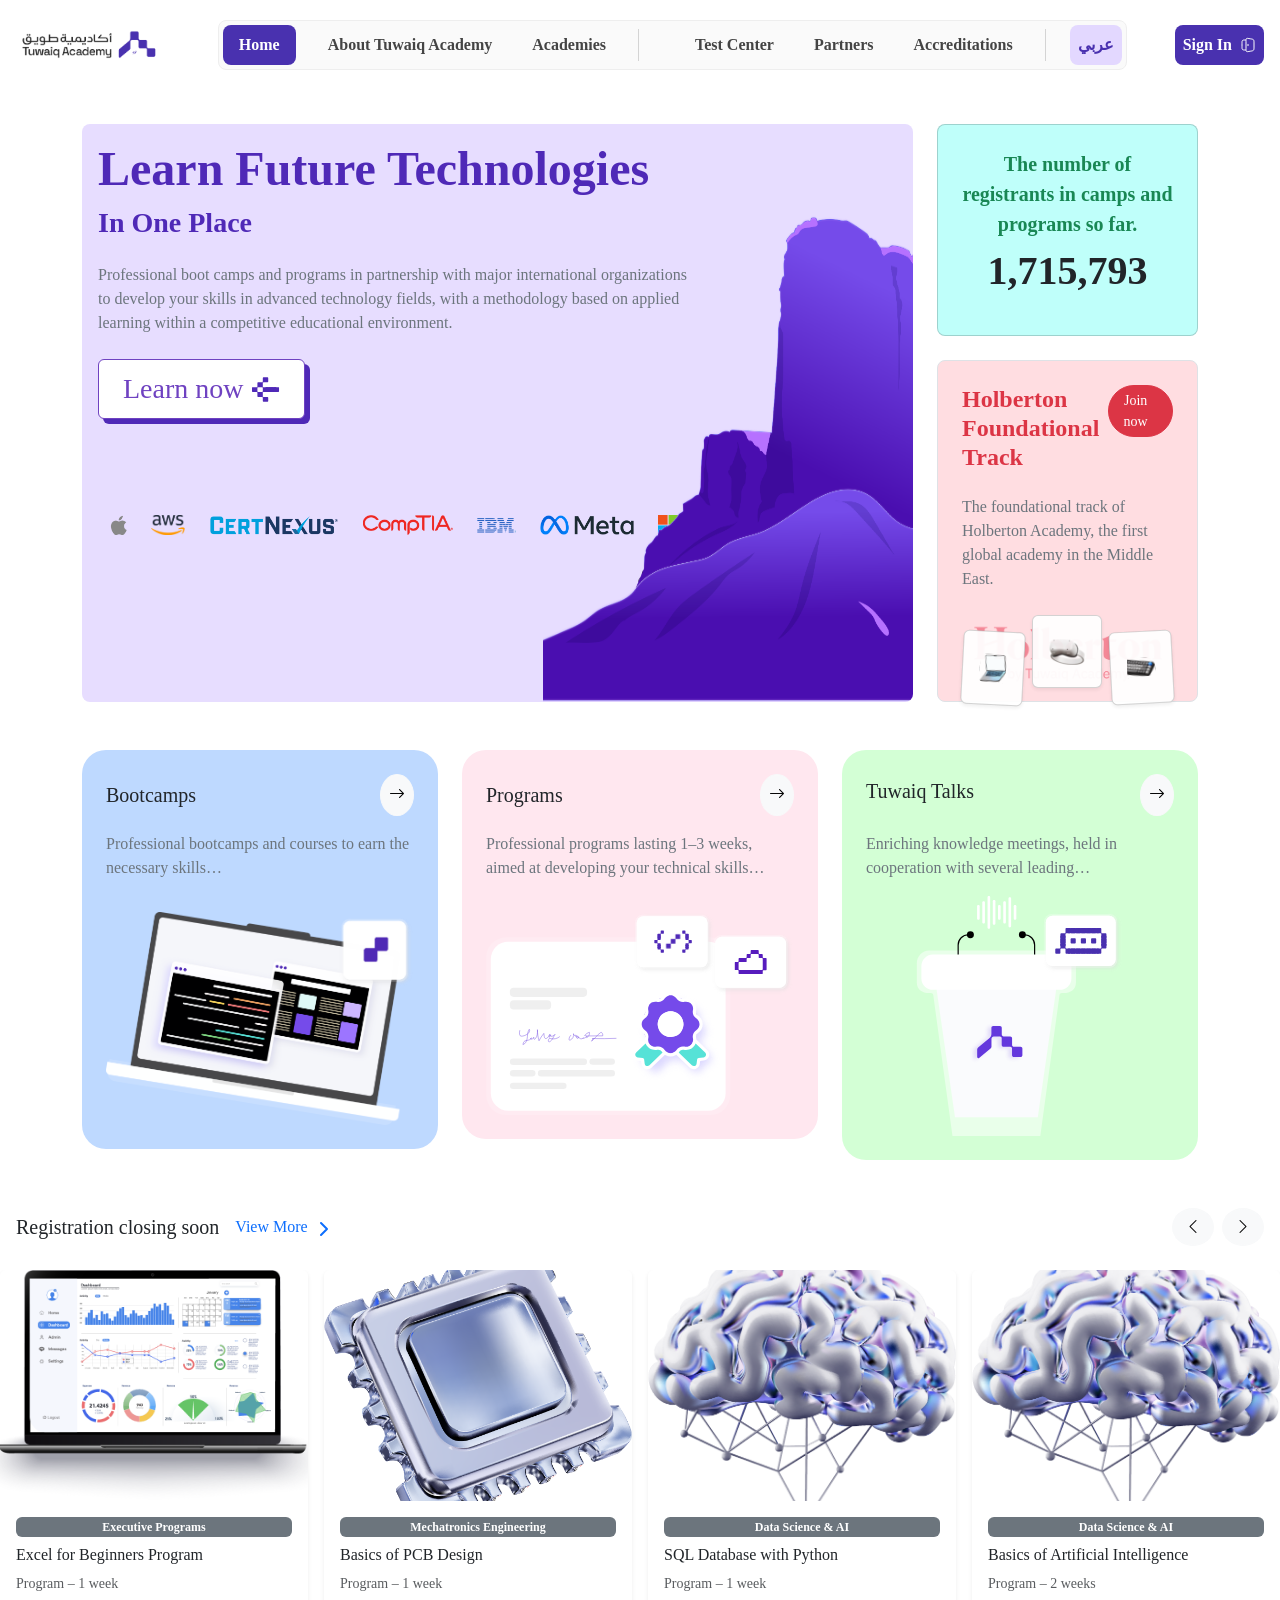
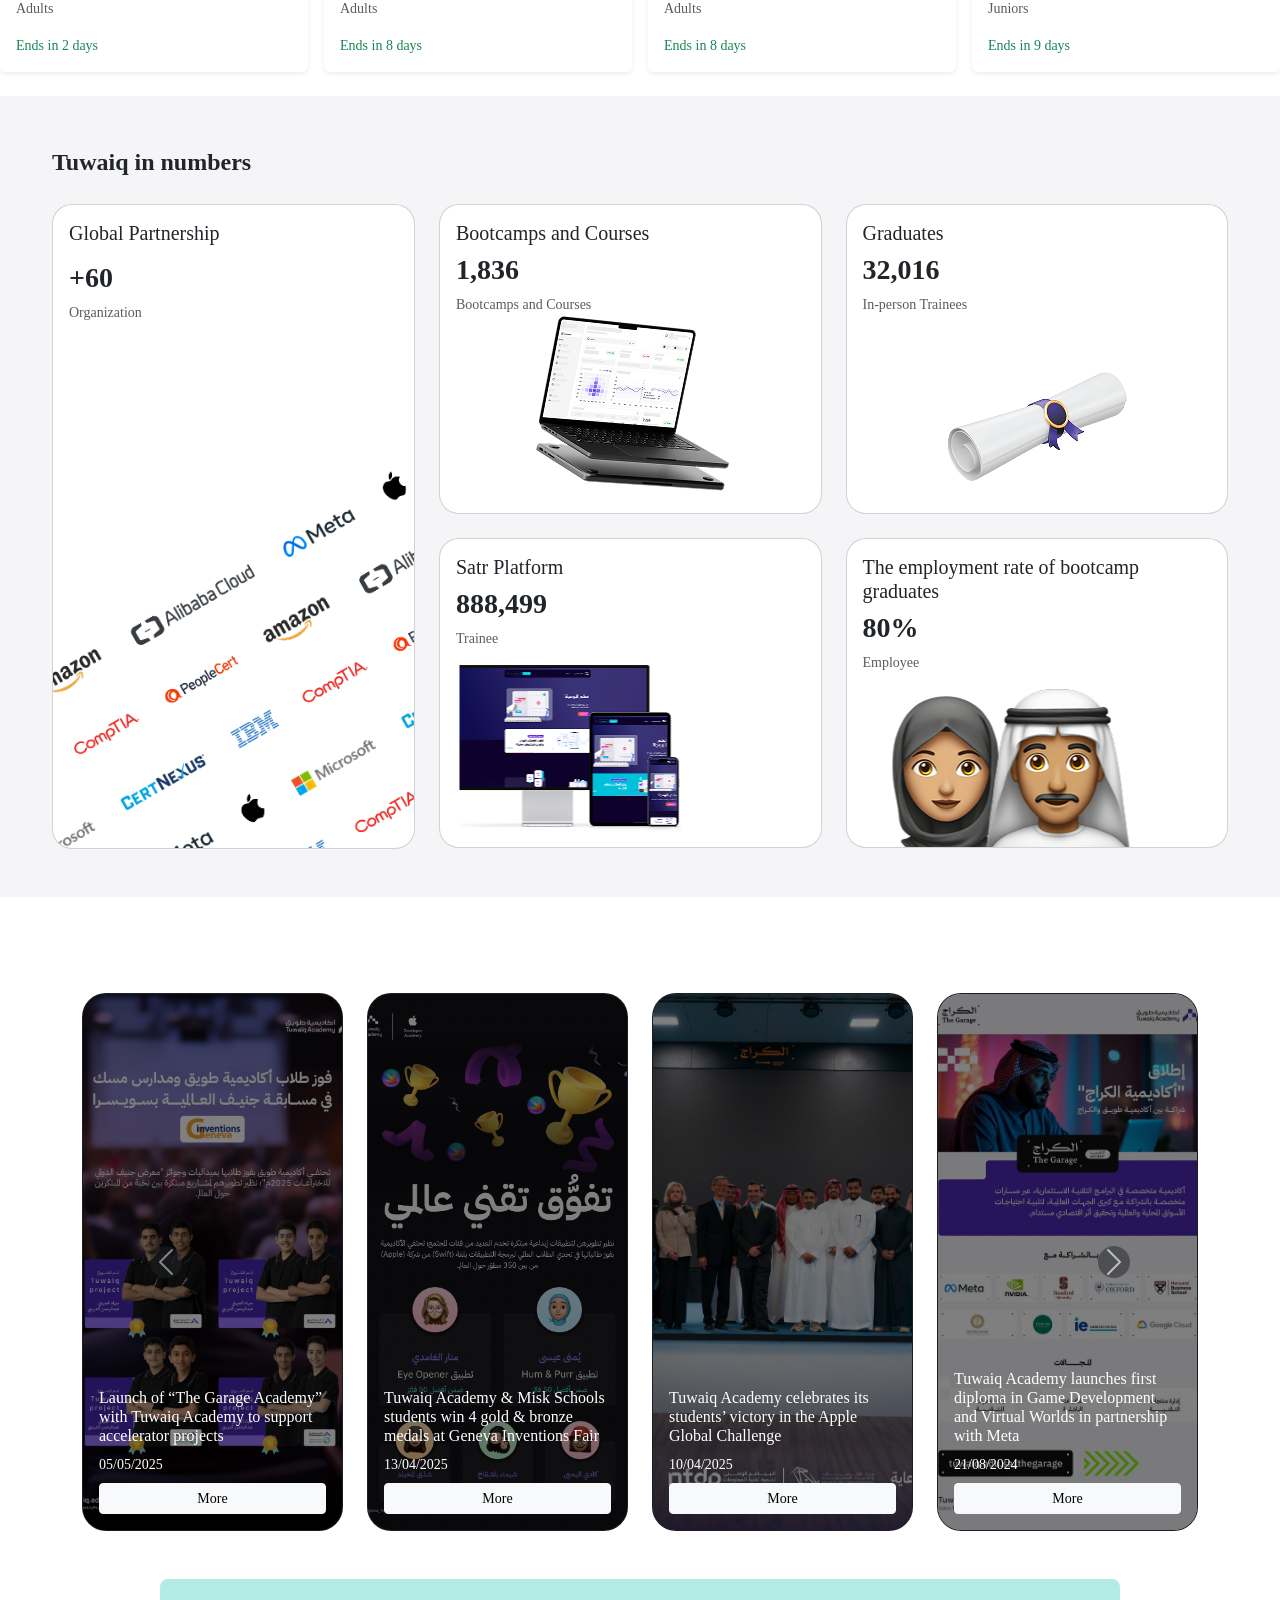
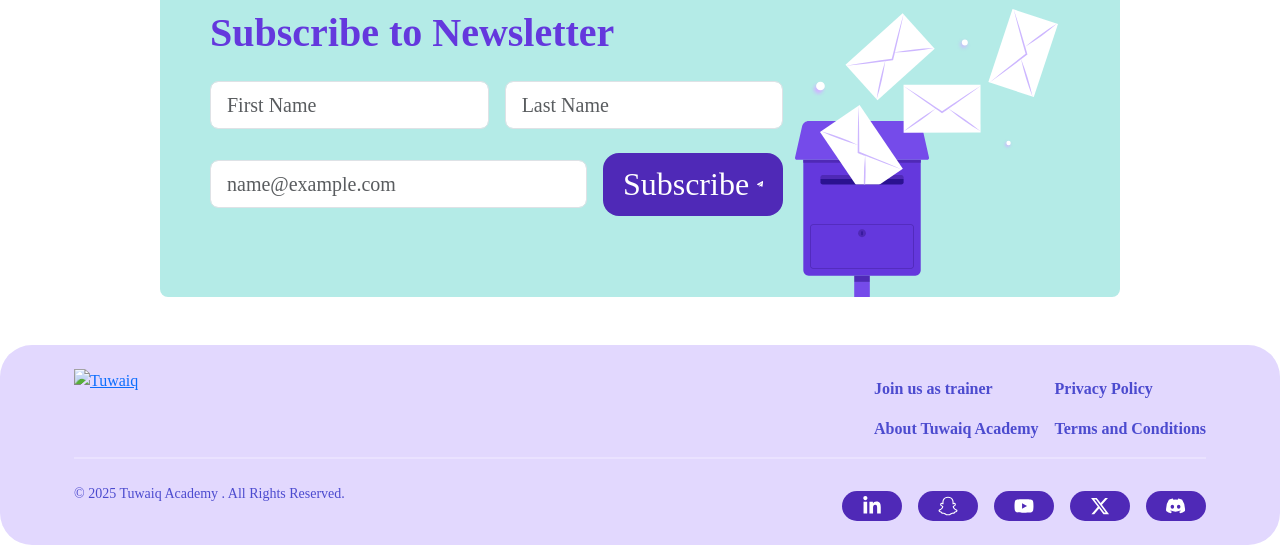
==== commit 39530d6a: "page1 complete" ====
--- a/index.html
+++ b/index.html
@@ -137,8 +137,8 @@
               <!-- Decorative mountain: only on lg+ -->
               <img
                 src="./media/page-1/Tuwaiq_mounten.png"
-                class="position-absolute top-0 end-0 z-1 d-none d-lg-block"
-                style="width: 83%; height: 100%; bottom: -1rem; right: -16rem"
+                class="position-absolute top-0 z-1 d-none d-lg-block"
+                style="width: 83%; height: 100%; bottom: -1rem; right: -20rem"
                 alt="Tuwaiq Mountain"
               />
 
@@ -170,13 +170,92 @@
                   fill="none"
                   xmlns="http://www.w3.org/2000/svg"
                 >
-                  <!-- …your SVG paths… -->
+                  <path
+                    d="M10.8125 1.06869C10.8125 0.873836 10.8979 0.68696 11.05 0.549176C11.2021 0.411391 11.4084 0.333984 11.6234 0.333984H15.4078C15.6229 0.333984 15.8292 0.411391 15.9812 0.549176C16.1333 0.68696 16.2188 0.873836 16.2188 1.06869V4.49733C16.2188 4.69218 16.1333 4.87906 15.9812 5.01684C15.8292 5.15463 15.6229 5.23203 15.4078 5.23203H11.6234C11.4084 5.23203 11.2021 5.15463 11.05 5.01684C10.8979 4.87906 10.8125 4.69218 10.8125 4.49733V1.06869Z"
+                    :fill="theme === 'founding_day' ? '#684F46' : '#4F29B7'"
+                    fill="#4F29B7"
+                  ></path>
+                  <path
+                    d="M11.6219 5.23275C11.4068 5.23275 11.2005 5.31016 11.0485 5.44794C10.8964 5.58573 10.8109 5.7726 10.8109 5.96746L10 5.23275C10.2151 5.23275 10.4213 5.15535 10.5734 5.01756C10.7255 4.87978 10.8109 4.6929 10.8109 4.49805L11.6219 5.23275Z"
+                    :fill="theme === 'founding_day' ? '#684F46' : '#4F29B7'"
+                    fill="#4F29B7"
+                  ></path>
+                  <path
+                    d="M5.40625 5.96713C5.40625 5.77227 5.49169 5.5854 5.64377 5.44761C5.79585 5.30983 6.00212 5.23242 6.21719 5.23242H10.0016C10.2167 5.23242 10.4229 5.30983 10.575 5.44761C10.7271 5.5854 10.8125 5.77227 10.8125 5.96713V9.39577C10.8125 9.59062 10.7271 9.7775 10.575 9.91528C10.4229 10.0531 10.2167 10.1305 10.0016 10.1305H6.21719C6.00212 10.1305 5.79585 10.0531 5.64377 9.91528C5.49169 9.7775 5.40625 9.59062 5.40625 9.39577V5.96713Z"
+                    :fill="theme === 'founding_day' ? '#684F46' : '#4F29B7'"
+                    fill="#4F29B7"
+                  ></path>
+                  <path
+                    d="M10 10.1292C10.2151 10.1292 10.4213 10.2066 10.5734 10.3444C10.7255 10.4822 10.8109 10.6691 10.8109 10.8639L11.6219 10.1292C11.4068 10.1292 11.2005 10.0518 11.0485 9.91405C10.8964 9.77626 10.8109 9.58939 10.8109 9.39453L10 10.1292Z"
+                    :fill="theme === 'founding_day' ? '#684F46' : '#4F29B7'"
+                    fill="#4F29B7"
+                  ></path>
+                  <path
+                    d="M6.21563 10.1292C6.00056 10.1292 5.79429 10.2066 5.64221 10.3444C5.49013 10.4822 5.40469 10.6691 5.40469 10.8639L4.59375 10.1292C4.80882 10.1292 5.01509 10.0518 5.16717 9.91405C5.31925 9.77626 5.40469 9.58939 5.40469 9.39453L6.21563 10.1292Z"
+                    :fill="theme === 'founding_day' ? '#684F46' : '#4F29B7'"
+                    fill="#4F29B7"
+                  ></path>
+                  <path
+                    d="M0 10.8656C0 10.6707 0.0854386 10.4838 0.237519 10.346C0.3896 10.2083 0.595865 10.1309 0.81094 10.1309H4.59533C4.8104 10.1309 5.01667 10.2083 5.16875 10.346C5.32083 10.4838 5.40627 10.6707 5.40627 10.8656V14.2942C5.40627 14.4891 5.32083 14.6759 5.16875 14.8137C5.01667 14.9515 4.8104 15.0289 4.59533 15.0289H0.81094C0.595865 15.0289 0.3896 14.9515 0.237519 14.8137C0.0854386 14.6759 0 14.4891 0 14.2942V10.8656Z"
+                    :fill="theme === 'founding_day' ? '#684F46' : '#4F29B7'"
+                    fill="#4F29B7"
+                  ></path>
+                  <path
+                    d="M4.59375 15.0277C4.80882 15.0277 5.01509 15.1051 5.16717 15.2429C5.31925 15.3807 5.40469 15.5675 5.40469 15.7624L6.21563 15.0277C6.00056 15.0277 5.79429 14.9503 5.64221 14.8125C5.49013 14.6747 5.40469 14.4878 5.40469 14.293L4.59375 15.0277Z"
+                    :fill="theme === 'founding_day' ? '#684F46' : '#4F29B7'"
+                    fill="#4F29B7"
+                  ></path>
+                  <path
+                    d="M5.40625 15.7621C5.40625 15.5672 5.49169 15.3803 5.64377 15.2425C5.79585 15.1047 6.00212 15.0273 6.21719 15.0273H10.0016C10.2167 15.0273 10.4229 15.1047 10.575 15.2425C10.7271 15.3803 10.8125 15.5672 10.8125 15.7621V19.1907C10.8125 19.3855 10.7271 19.5724 10.575 19.7102C10.4229 19.848 10.2167 19.9254 10.0016 19.9254H6.21719C6.00212 19.9254 5.79585 19.848 5.64377 19.7102C5.49169 19.5724 5.40625 19.3855 5.40625 19.1907V15.7621Z"
+                    :fill="theme === 'founding_day' ? '#684F46' : '#4F29B7'"
+                    fill="#4F29B7"
+                  ></path>
+                  <path
+                    d="M10 19.9261C10.2151 19.9261 10.4213 20.0035 10.5734 20.1413C10.7255 20.2791 10.8109 20.466 10.8109 20.6608L11.6219 19.9261C11.4068 19.9261 11.2005 19.8487 11.0485 19.7109C10.8964 19.5731 10.8109 19.3863 10.8109 19.1914L10 19.9261Z"
+                    :fill="theme === 'founding_day' ? '#684F46' : '#4F29B7'"
+                    fill="#4F29B7"
+                  ></path>
+                  <path
+                    d="M10.8125 20.6605C10.8125 20.4656 10.8979 20.2788 11.05 20.141C11.2021 20.0032 11.4084 19.9258 11.6234 19.9258H15.4078C15.6229 19.9258 15.8292 20.0032 15.9812 20.141C16.1333 20.2788 16.2188 20.4656 16.2188 20.6605V24.0891C16.2188 24.284 16.1333 24.4709 15.9812 24.6086C15.8292 24.7464 15.6229 24.8238 15.4078 24.8238H11.6234C11.4084 24.8238 11.2021 24.7464 11.05 24.6086C10.8979 24.4709 10.8125 24.284 10.8125 24.0891V20.6605Z"
+                    :fill="theme === 'founding_day' ? '#684F46' : '#4F29B7'"
+                    fill="#4F29B7"
+                  ></path>
+                  <path
+                    d="M10.8125 10.8656C10.8125 10.6707 10.8979 10.4838 11.05 10.346C11.2021 10.2083 11.4084 10.1309 11.6234 10.1309H15.4078C15.6229 10.1309 15.8292 10.2083 15.9812 10.346C16.1333 10.4838 16.2188 10.6707 16.2188 10.8656V14.2942C16.2188 14.4891 16.1333 14.6759 15.9812 14.8137C15.8292 14.9515 15.6229 15.0289 15.4078 15.0289H11.6234C11.4084 15.0289 11.2021 14.9515 11.05 14.8137C10.8979 14.6759 10.8125 14.4891 10.8125 14.2942V10.8656Z"
+                    :fill="theme === 'founding_day' ? '#684F46' : '#4F29B7'"
+                    fill="#4F29B7"
+                  ></path>
+                  <path
+                    d="M13.5156 10.1309H18.9219V15.0289H13.5156V10.1309Z"
+                    :fill="theme === 'founding_day' ? '#684F46' : '#4F29B7'"
+                    fill="#4F29B7"
+                  ></path>
+                  <path
+                    d="M11.6219 15.0277C11.4068 15.0277 11.2005 15.1051 11.0485 15.2429C10.8964 15.3807 10.8109 15.5675 10.8109 15.7624L10 15.0277C10.2151 15.0277 10.4213 14.9503 10.5734 14.8125C10.7255 14.6747 10.8109 14.4878 10.8109 14.293L11.6219 15.0277Z"
+                    :fill="theme === 'founding_day' ? '#684F46' : '#4F29B7'"
+                    fill="#4F29B7"
+                  ></path>
+                  <path
+                    d="M16.2188 10.8656C16.2188 10.6707 16.3042 10.4838 16.4563 10.346C16.6083 10.2083 16.8146 10.1309 17.0297 10.1309H20.8141C21.0292 10.1309 21.2354 10.2083 21.3875 10.346C21.5396 10.4838 21.625 10.6707 21.625 10.8656V14.2942C21.625 14.4891 21.5396 14.6759 21.3875 14.8137C21.2354 14.9515 21.0292 15.0289 20.8141 15.0289H17.0297C16.8146 15.0289 16.6083 14.9515 16.4563 14.8137C16.3042 14.6759 16.2188 14.4891 16.2188 14.2942V10.8656Z"
+                    :fill="theme === 'founding_day' ? '#684F46' : '#4F29B7'"
+                    fill="#4F29B7"
+                  ></path>
+                  <path
+                    d="M18.9219 10.1309H24.3281V15.0289H18.9219V10.1309Z"
+                    :fill="theme === 'founding_day' ? '#684F46' : '#4F29B7'"
+                    fill="#4F29B7"
+                  ></path>
+                  <path
+                    d="M21.625 10.8656C21.625 10.6707 21.7104 10.4838 21.8625 10.346C22.0146 10.2083 22.2209 10.1309 22.4359 10.1309H26.2203C26.4354 10.1309 26.6417 10.2083 26.7937 10.346C26.9458 10.4838 27.0313 10.6707 27.0313 10.8656V14.2942C27.0313 14.4891 26.9458 14.6759 26.7937 14.8137C26.6417 14.9515 26.4354 15.0289 26.2203 15.0289H22.4359C22.2209 15.0289 22.0146 14.9515 21.8625 14.8137C21.7104 14.6759 21.625 14.4891 21.625 14.2942V10.8656Z"
+                    :fill="theme === 'founding_day' ? '#684F46' : '#4F29B7'"
+                    fill="#4F29B7"
+                  ></path>
                 </svg>
               </button>
 
               <!-- Logos carousel: Mobile & Tablet (below lg) -->
               <div
-                class="position-absolute bottom-0 start-0 end-0 mb-5 bg-custom-teal d-block d-lg-none"
+                class="position-absolute bottom-0 start-0 end-5 mb-5 bg-custom-teal d-block d-lg-none"
               >
                 <div class="logos-slide">
                   <img src="./media/page-1/slide-Apple.png" alt="apple logo" />
@@ -195,6 +274,22 @@
                     src="./media/page-1/slide-microsoft.png"
                     alt="microsoft logo"
                   />
+                  <img src="./media/page-1/slide-Apple.png" alt="apple logo" />
+                  <img src="./media/page-1/slide-aws.png" alt="aws logo" />
+                  <img
+                    src="./media/page-1/slide-CertNexus.png"
+                    alt="CertNexus logo"
+                  />
+                  <img
+                    src="./media/page-1/slide-comptia.png"
+                    alt="comptia logo"
+                  />
+                  <img src="./media/page-1/slide-ibm.png" alt="ibm logo" />
+                  <img src="./media/page-1/slide-Meta.png" alt="meta logo" />
+                  <img
+                    src="./media/page-1/slide-microsoft.png"
+                    alt="microsoft logo"
+                  />
                   <!-- repeat as needed for seamless loop -->
                 </div>
               </div>
@@ -205,6 +300,22 @@
                 style="bottom: -6rem"
               >
                 <div class="logos-slide">
+                  <img src="./media/page-1/slide-Apple.png" alt="apple logo" />
+                  <img src="./media/page-1/slide-aws.png" alt="aws logo" />
+                  <img
+                    src="./media/page-1/slide-CertNexus.png"
+                    alt="CertNexus logo"
+                  />
+                  <img
+                    src="./media/page-1/slide-comptia.png"
+                    alt="comptia logo"
+                  />
+                  <img src="./media/page-1/slide-ibm.png" alt="ibm logo" />
+                  <img src="./media/page-1/slide-Meta.png" alt="meta logo" />
+                  <img
+                    src="./media/page-1/slide-microsoft.png"
+                    alt="microsoft logo"
+                  />
                   <img src="./media/page-1/slide-Apple.png" alt="apple logo" />
                   <img src="./media/page-1/slide-aws.png" alt="aws logo" />
                   <img
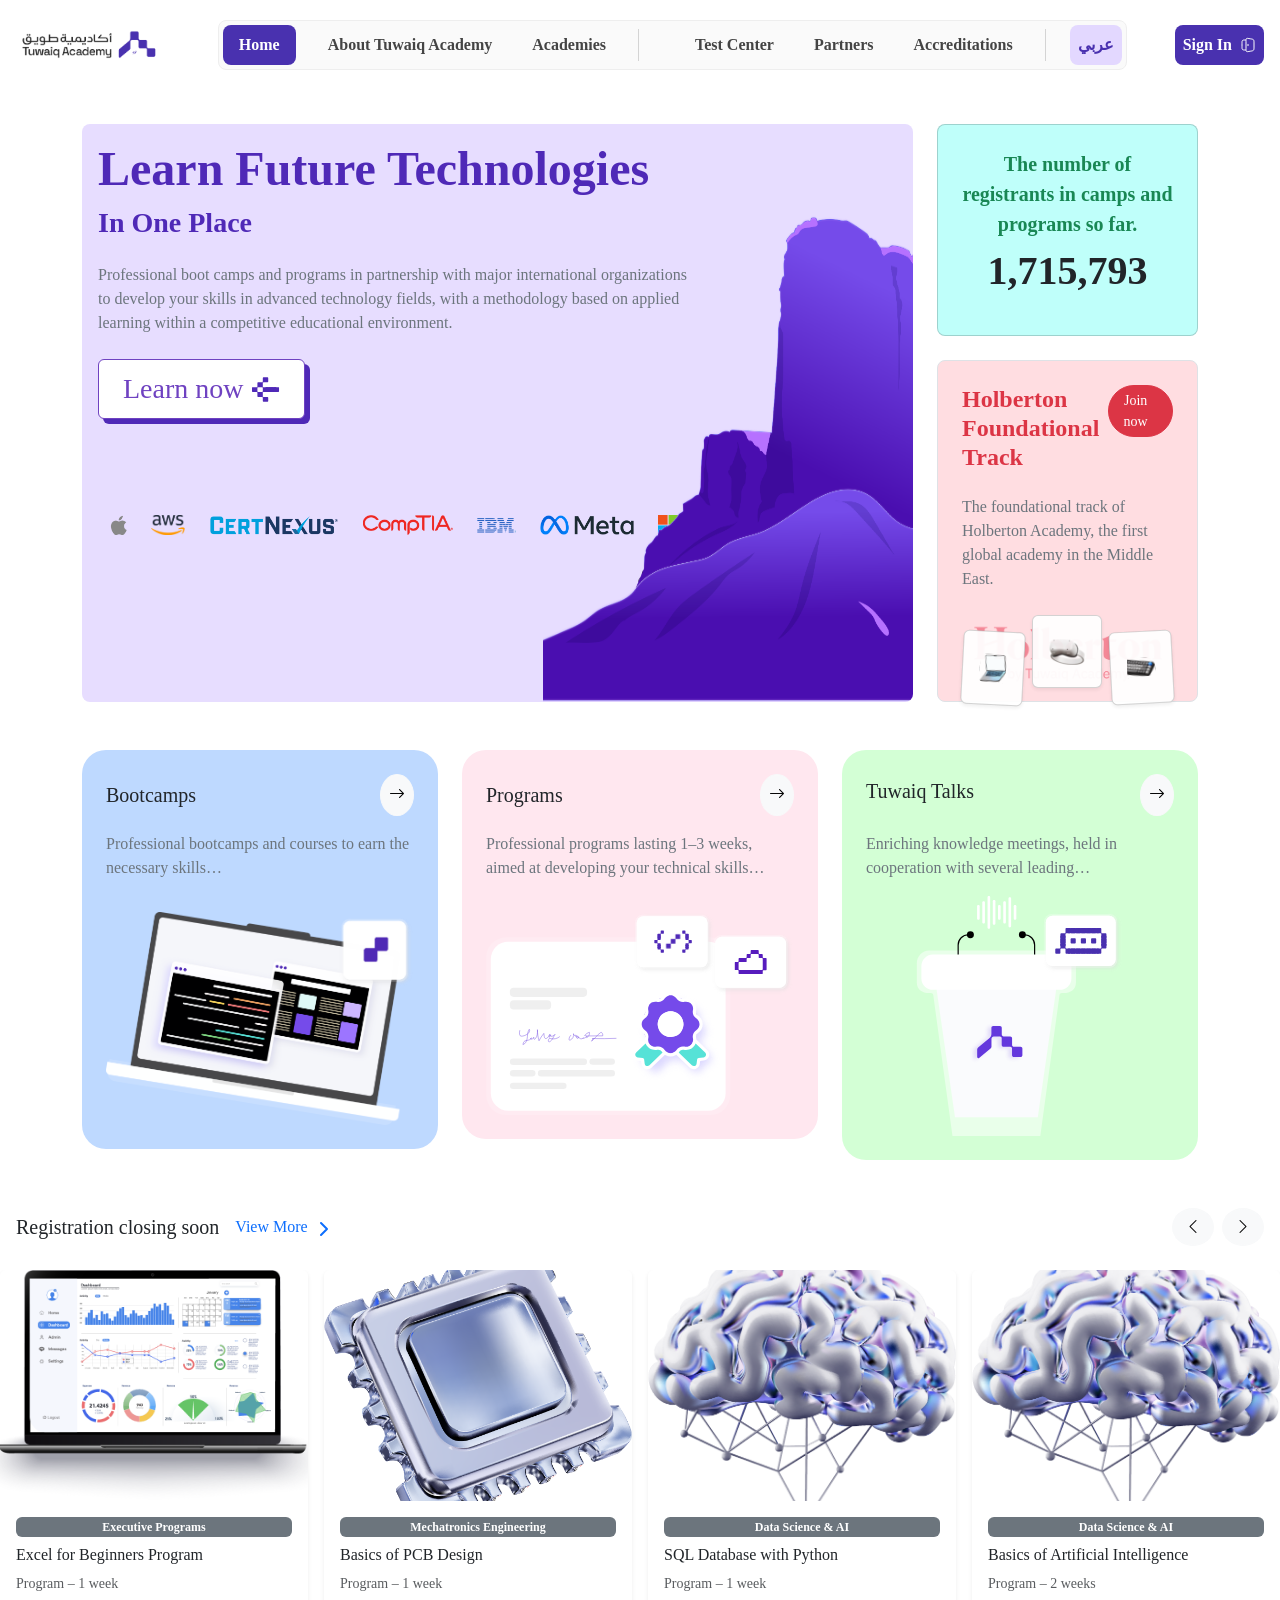
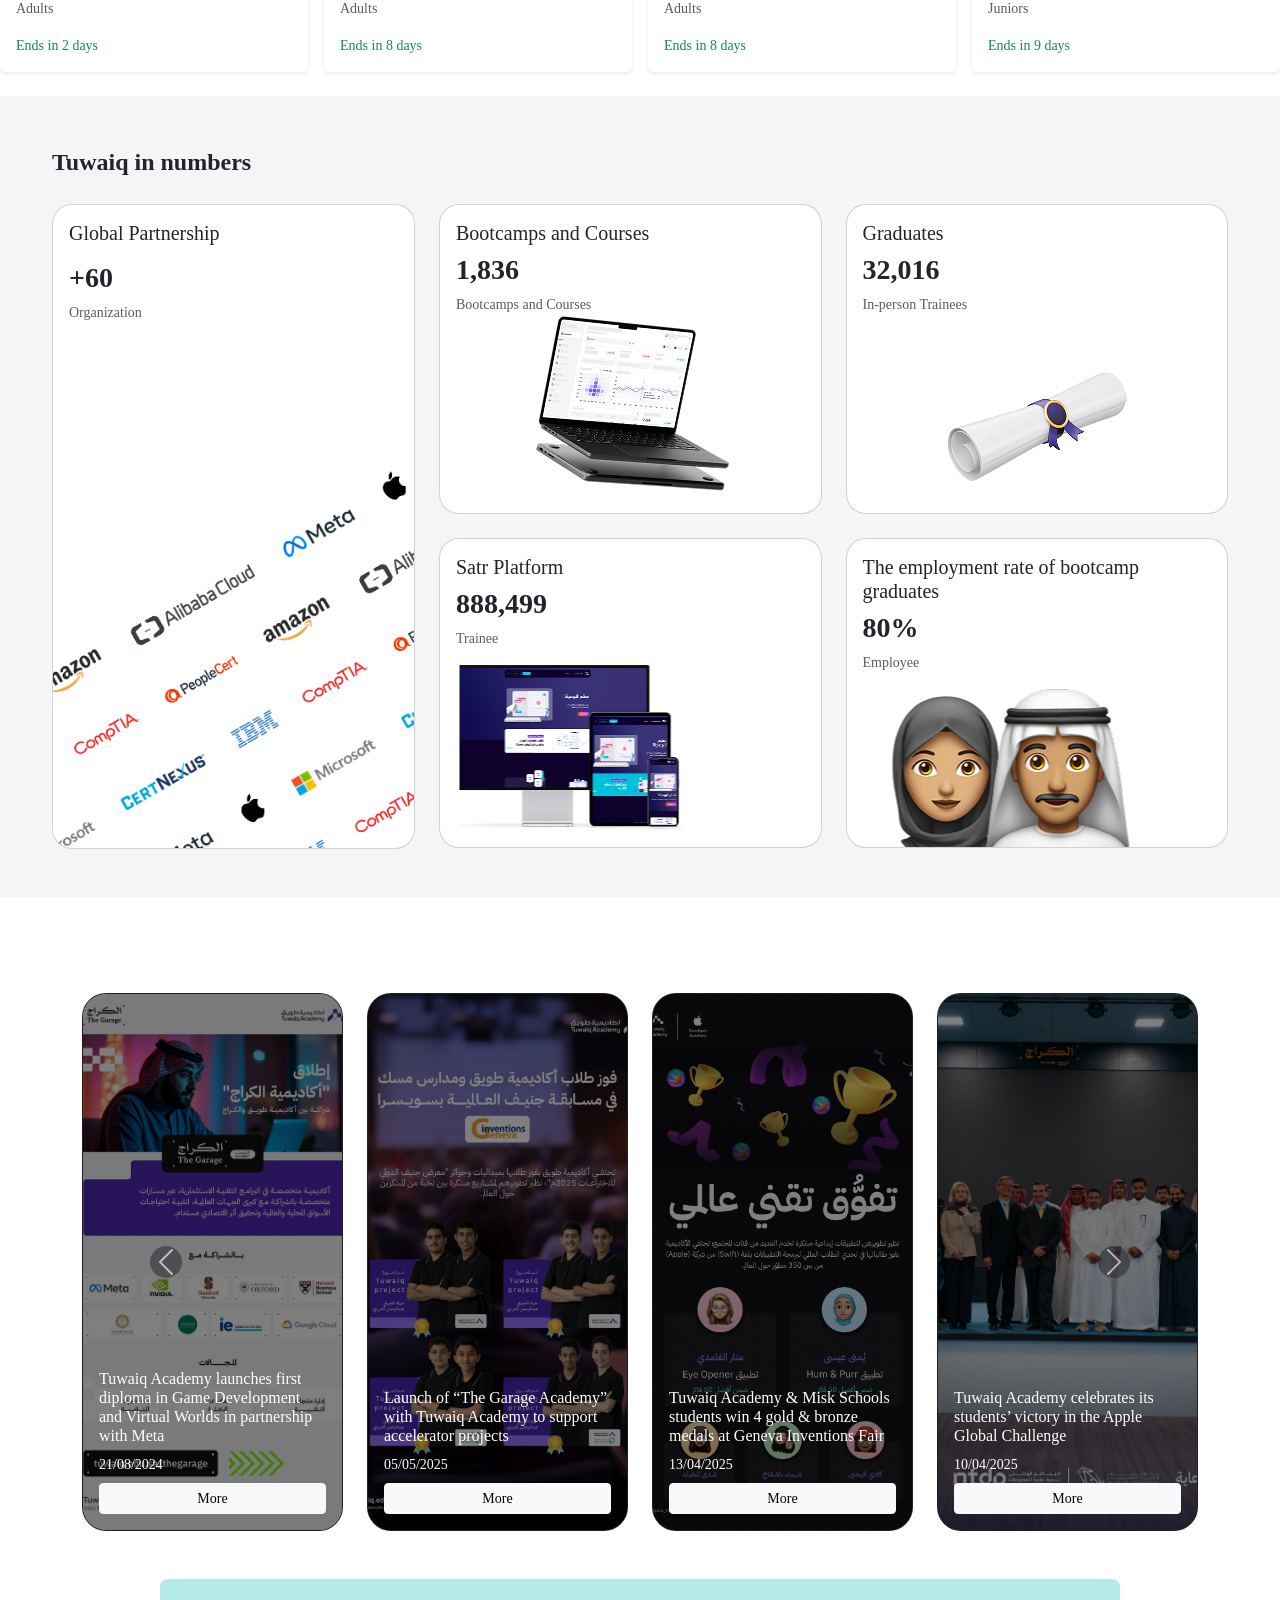
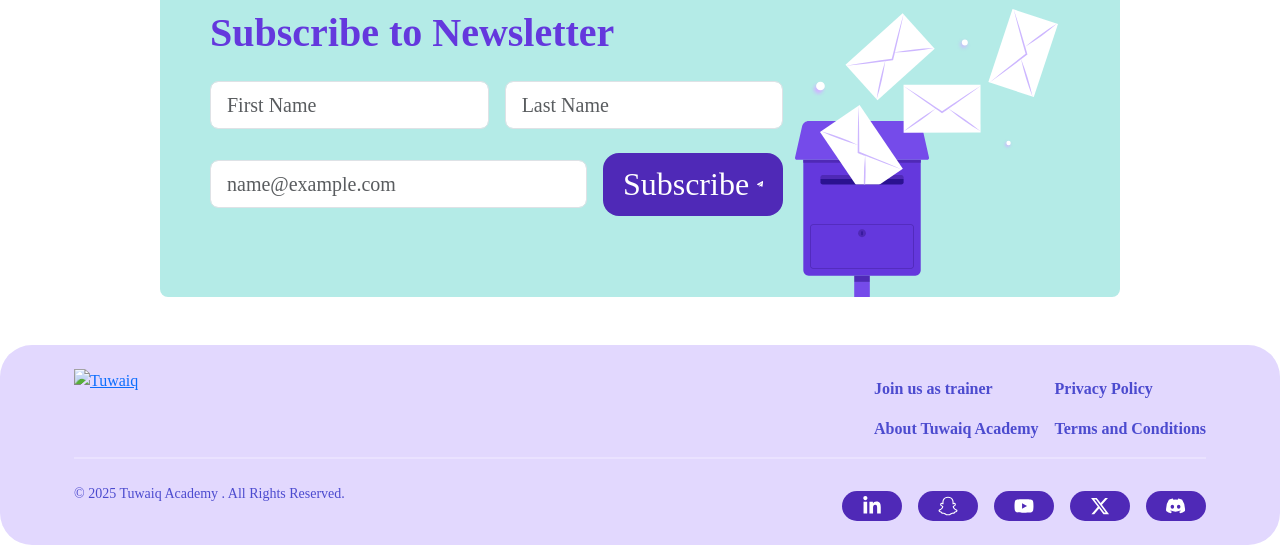
==== commit bd3b2c30: "mobile scrolling fixed" ====
--- a/index.html
+++ b/index.html
@@ -22,7 +22,7 @@
     <!-- 2. Navbar HTML -->
     <section>
       <nav class="navbar navbar-expand-lg navbar-blur fixed-top">
-        <div class="container-fluid mx-1">
+        <div class="container-fluid mx-lg-1">
           <!-- Logo -->
           <a class="navbar-brand me-4" href="/">
             <img
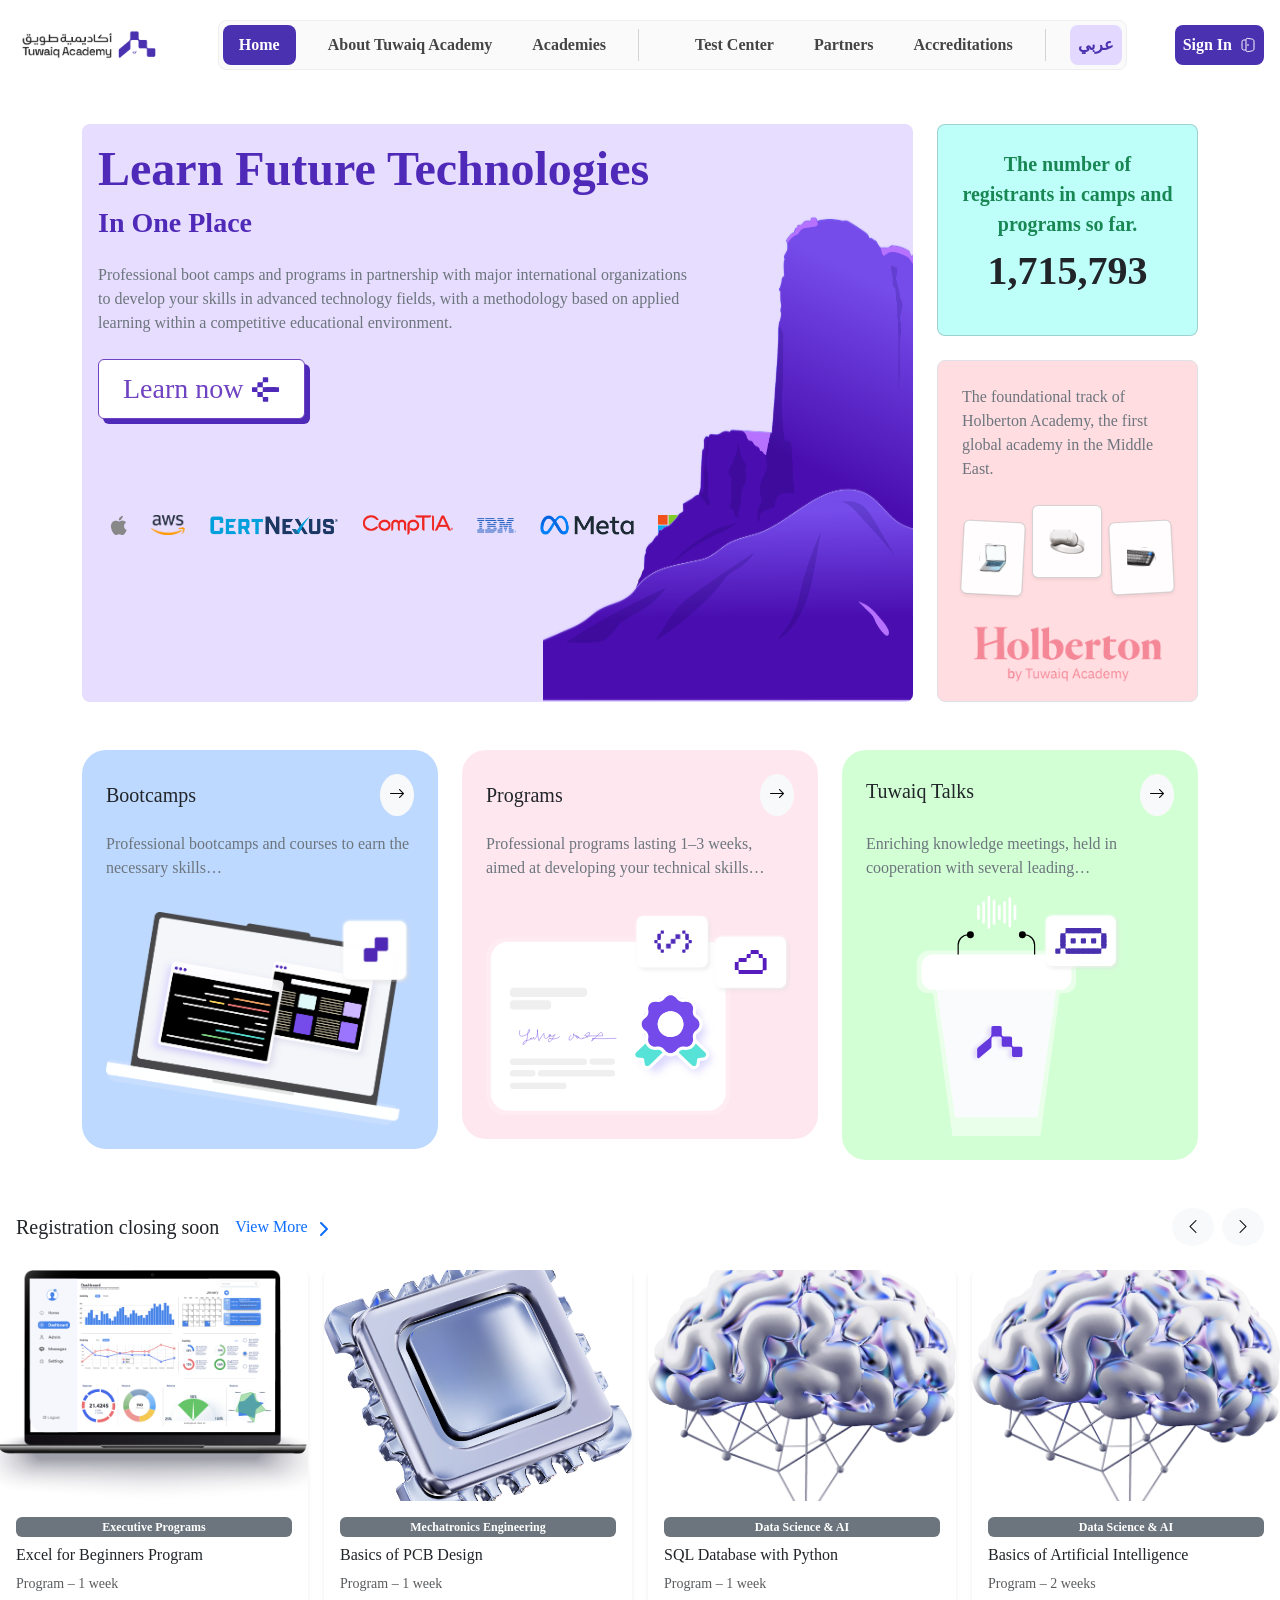
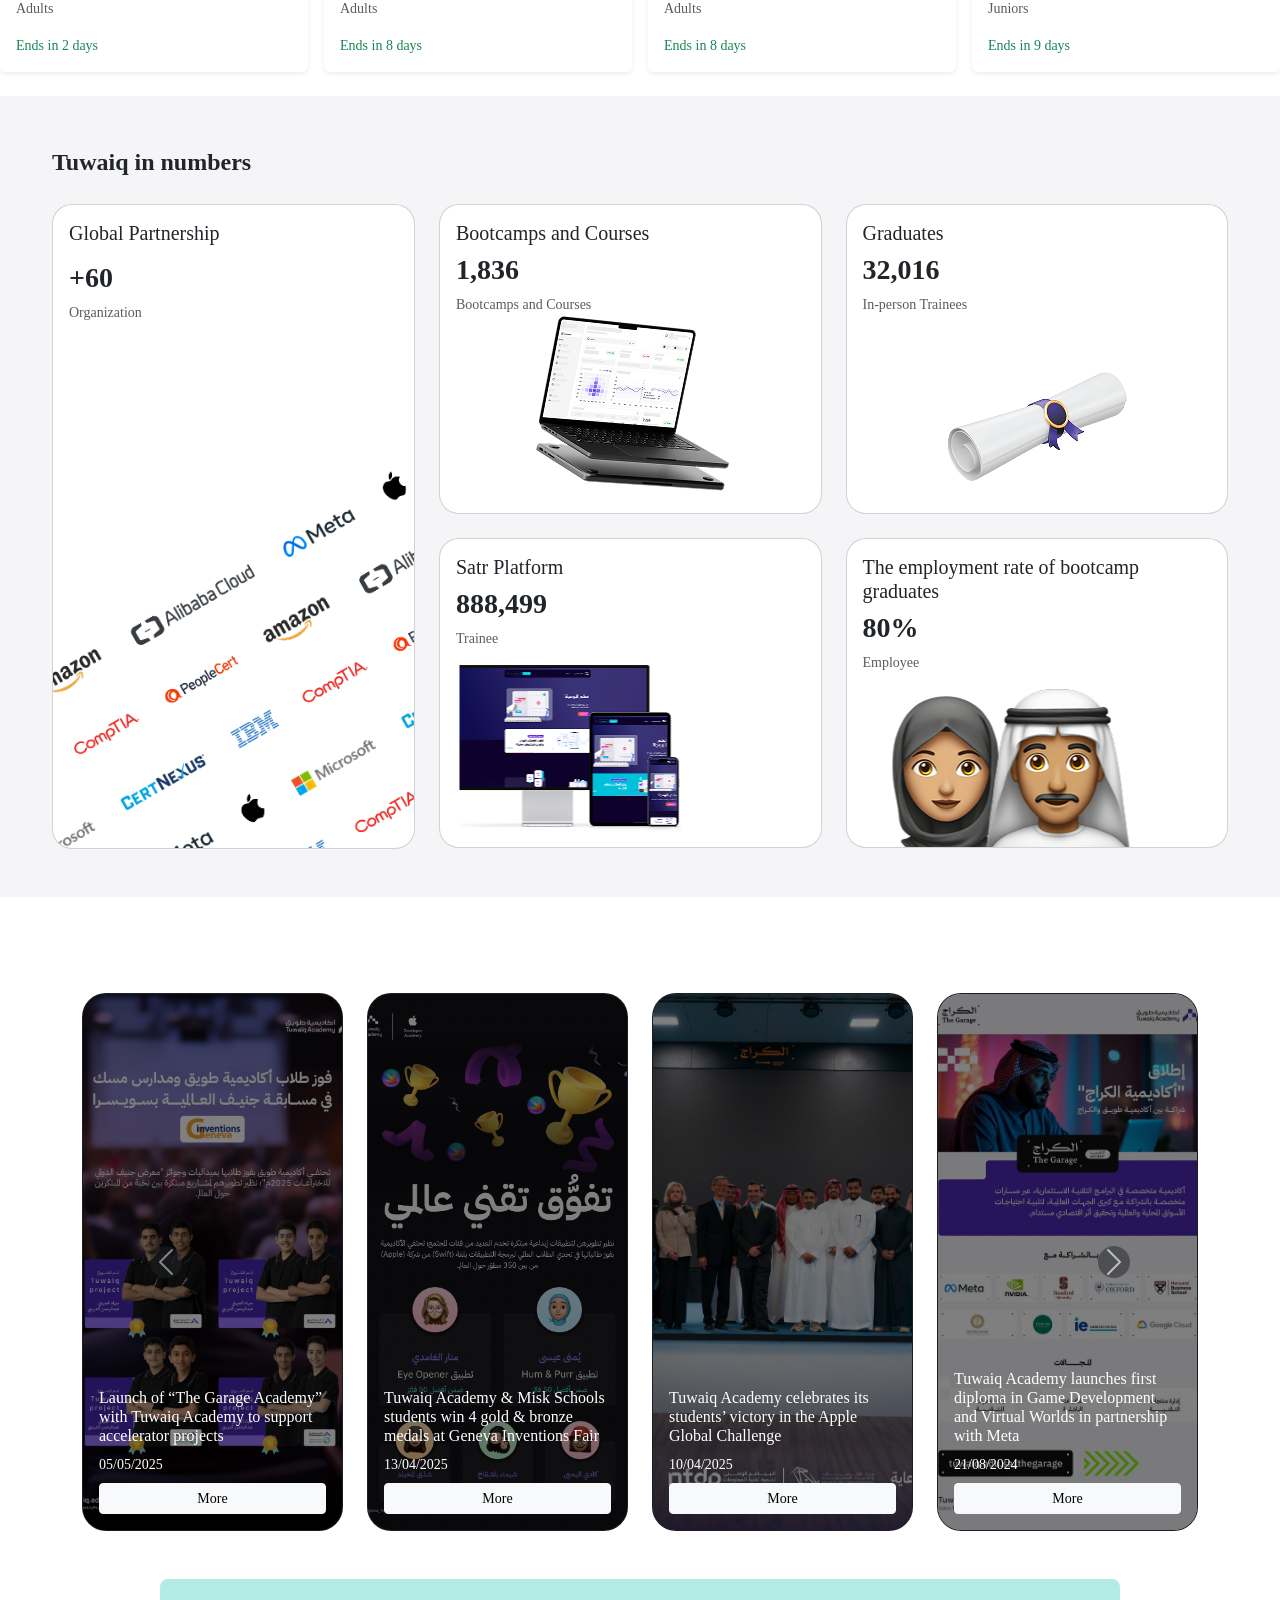
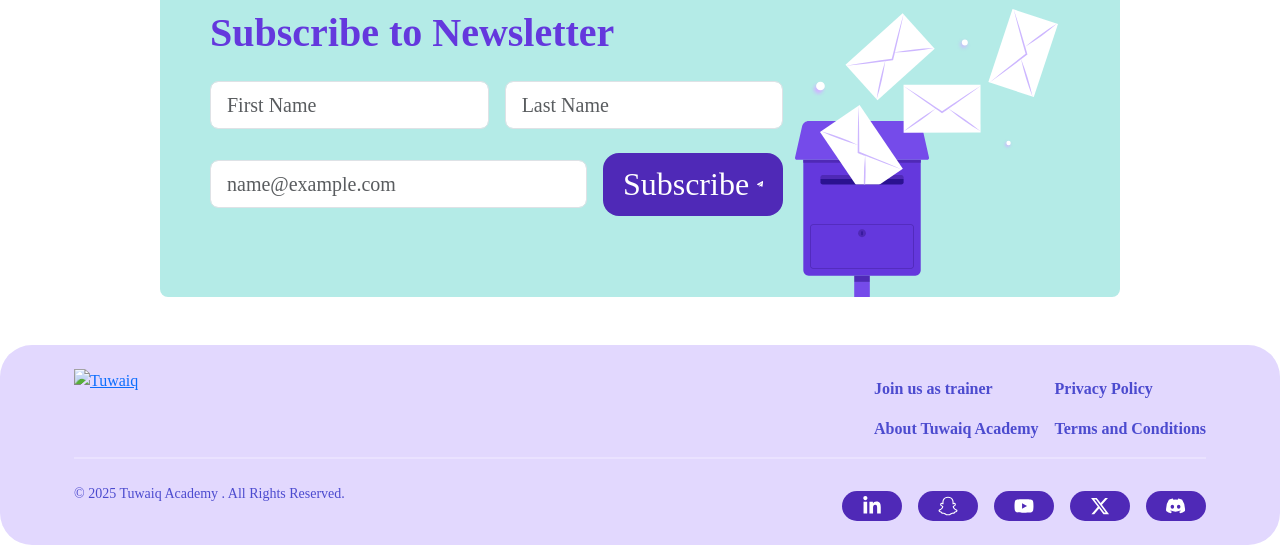
==== commit b1604a33: "code cleanup" ====
--- a/index.html
+++ b/index.html
@@ -4,13 +4,10 @@
     <meta charset="UTF-8" />
     <meta name="viewport" content="width=device-width, initial-scale=1.0" />
     <title>Tuwaiq Academy Navbar</title>
-
-    <!-- Bootstrap CSS -->
     <link
       href="https://cdn.jsdelivr.net/npm/bootstrap@5.3.0/dist/css/bootstrap.min.css"
       rel="stylesheet"
     />
-    <!-- Bootstrap Icons (for the Sign In icon) -->
     <link
       href="https://cdn.jsdelivr.net/npm/bootstrap-icons@1.10.5/font/bootstrap-icons.css"
       rel="stylesheet"
@@ -18,7 +15,6 @@
     <link rel="stylesheet" href="style.css" />
   </head>
   <body>
-    <!-- style="background-color: #4931af" -->
     <!-- 2. Navbar HTML -->
     <section>
       <nav class="navbar navbar-expand-lg navbar-blur fixed-top">
@@ -76,7 +72,6 @@
 
                 <!-- more nav links -->
                 <ul class="navbar-nav align-items-center gap-4">
-                  <!-- remove this border -->
                   <li class="nav-item">
                     <a class="nav-link fw-semibold" href="#">Test Center</a>
                   </li>
@@ -364,28 +359,6 @@
               border-color: #dfdfdf;
             "
           >
-            <div class="d-flex justify-content-between align-items-start mb-3">
-              <h2 class="h4 fw-semibold text-danger">
-                Holberton <br />
-                Foundational Track
-              </h2>
-              <a
-                href=""
-                target="_blank"
-                class="btn btn-sm btn-danger rounded-pill d-flex align-items-center"
-              >
-                Join now
-                <svg
-                  xmlns="http://www.w3.org/2000/svg"
-                  fill="white"
-                  viewBox="0 0 384 512"
-                  style="height: 14px; width: 14px"
-                >
-                  <!-- …arrow path… -->
-                </svg>
-              </a>
-            </div>
-
             <p class="text-secondary">
               The foundational track of Holberton Academy, the first global
               academy in the Middle East.
@@ -1805,7 +1778,7 @@
             >
               <!-- logo on the left -->
               <div class="mb-3 mb-md-0">
-                <a href="/" class="d-flex align-items-center gap-3">
+                <a href="" class="d-flex align-items-center gap-3">
                   <img
                     src="https://cdn.tuwaiq.edu.sa/landing/images/logo/logo-h.png"
                     alt="Tuwaiq"
@@ -1820,15 +1793,12 @@
                 <div class="flex-fill">
                   <ul class="list-unstyled fw-semibold mb-0">
                     <li class="mb-3">
-                      <a
-                        href="https://tuwaiq.edu.sa/form/YxdJKJwy"
-                        class="text-decoration-none text-tuwaiq"
-                      >
+                      <a href="" class="text-decoration-none text-tuwaiq">
                         Join us as trainer
                       </a>
                     </li>
                     <li>
-                      <a href="/about" class="text-decoration-none text-tuwaiq">
+                      <a href="" class="text-decoration-none text-tuwaiq">
                         About Tuwaiq Academy
                       </a>
                     </li>
@@ -1839,15 +1809,12 @@
                 <div class="flex-fill">
                   <ul class="list-unstyled fw-semibold mb-0">
                     <li class="mb-3">
-                      <a
-                        href="/privacy"
-                        class="text-decoration-none text-tuwaiq"
-                      >
+                      <a href="" class="text-decoration-none text-tuwaiq">
                         Privacy Policy
                       </a>
                     </li>
                     <li>
-                      <a href="/terms" class="text-decoration-none text-tuwaiq">
+                      <a href="" class="text-decoration-none text-tuwaiq">
                         Terms and Conditions
                       </a>
                     </li>
--- a/style.css
+++ b/style.css
@@ -3,6 +3,8 @@
   padding-top: 100px;
   width: 100%;
 }
+
+/* navbar section start ----------------*/
 
 /* Navbar backdrop blur */
 .navbar-blur {
@@ -71,7 +73,7 @@
   background-color: #4f29b7 !important;
 }
 .light-gray {
-  color: #ff0000;
+  color: #a3a3a3;
 }
 .bg-beige {
   background-color: #e8dfd0 !important;
@@ -79,8 +81,9 @@
 .shadow-offset {
   box-shadow: 5px 5px #4f29b7 !important;
 }
-
-/* page1-hero */
+/* navbar section end ----------------*/
+
+/* page1-hero start ------------ */
 .min-h-30rem {
   min-height: 30rem;
 }
@@ -128,8 +131,6 @@
 .hover-shadow:hover {
   box-shadow: 8px 8px rgba(0, 0, 0, 0.1) !important;
 }
-/* page1-hero */
-
 /* slideshow */
 /* your custom teal background */
 .bg-custom-teal {
@@ -208,8 +209,9 @@
 .carousel-item {
   transition: transform 0.7s ease;
 }
-
-/* footer */
+/* page1-hero end ------------ */
+
+/* footer start --------- */
 
 /* base “pill” button */
 .subscribe-btn {
@@ -280,3 +282,4 @@
   width: 20px; /* was ~20px */
   height: 20px; /* was ~20px */
 }
+/* footer end --------- */
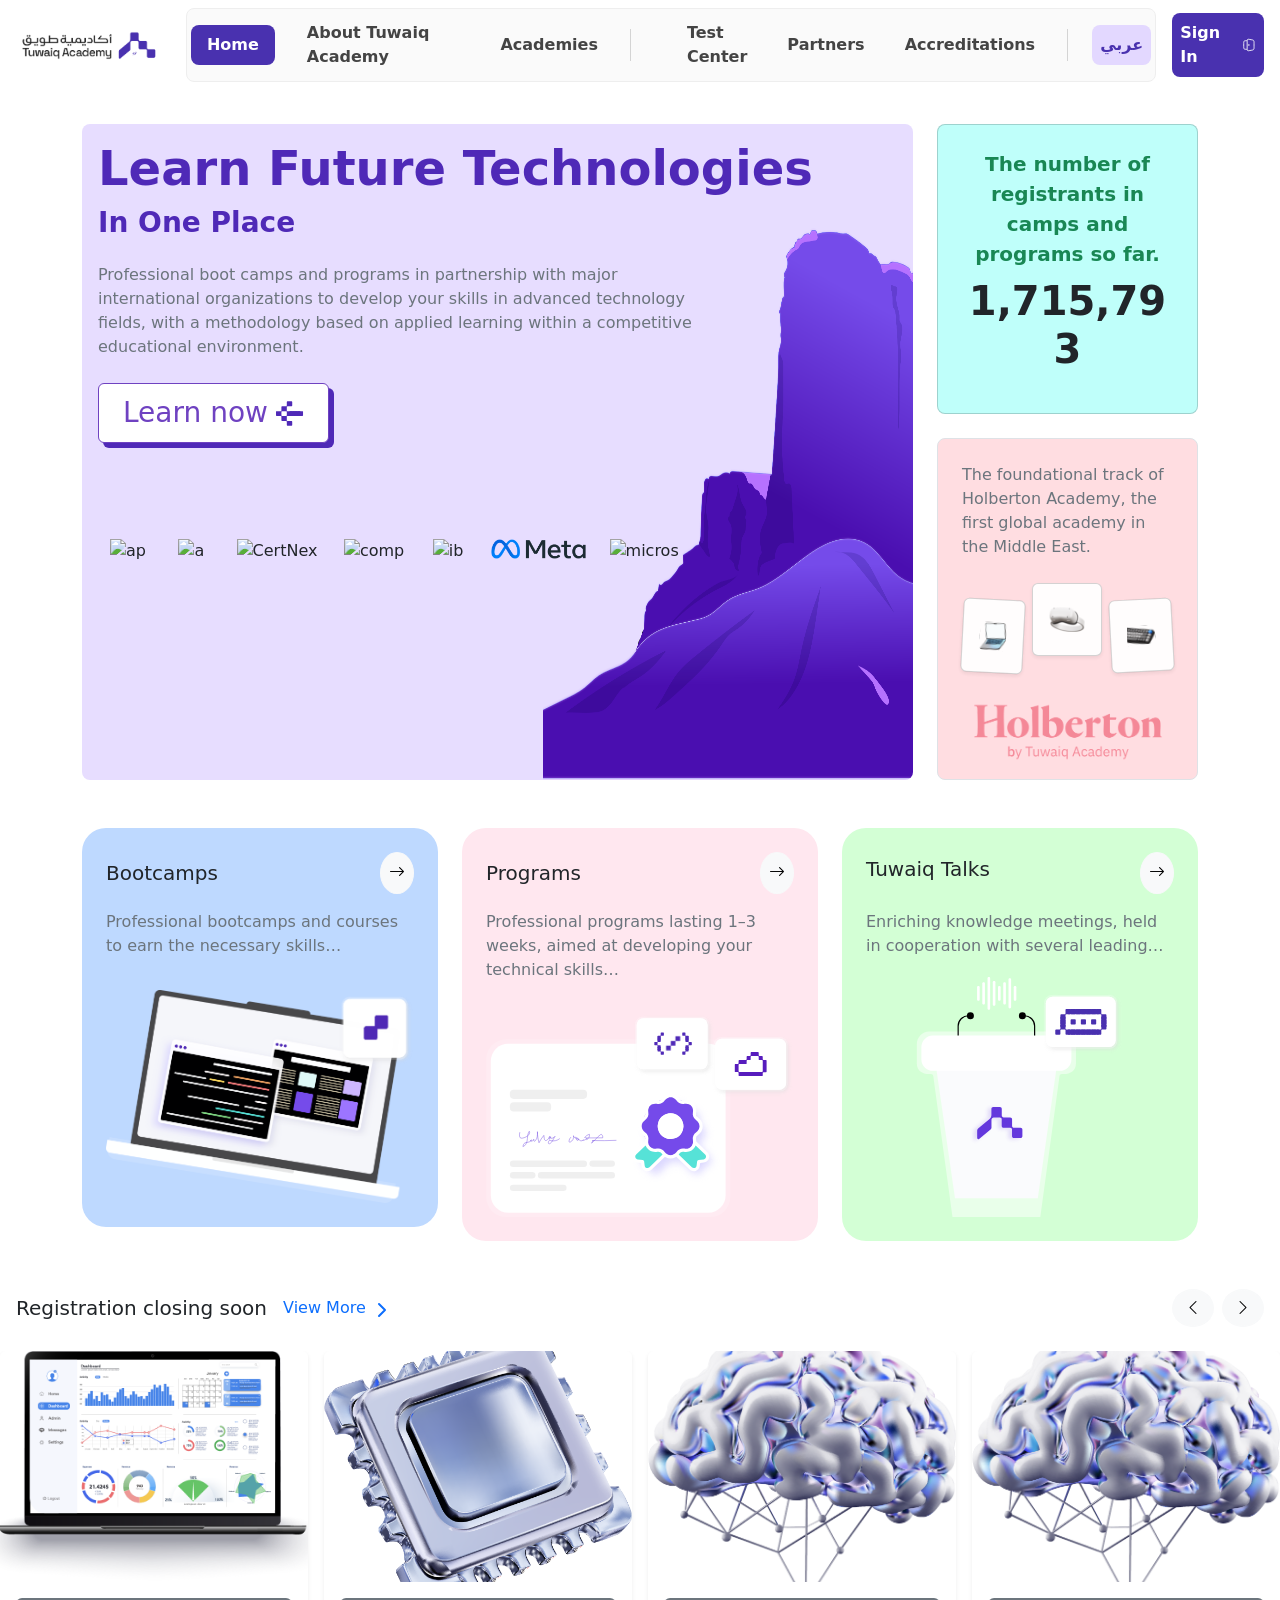
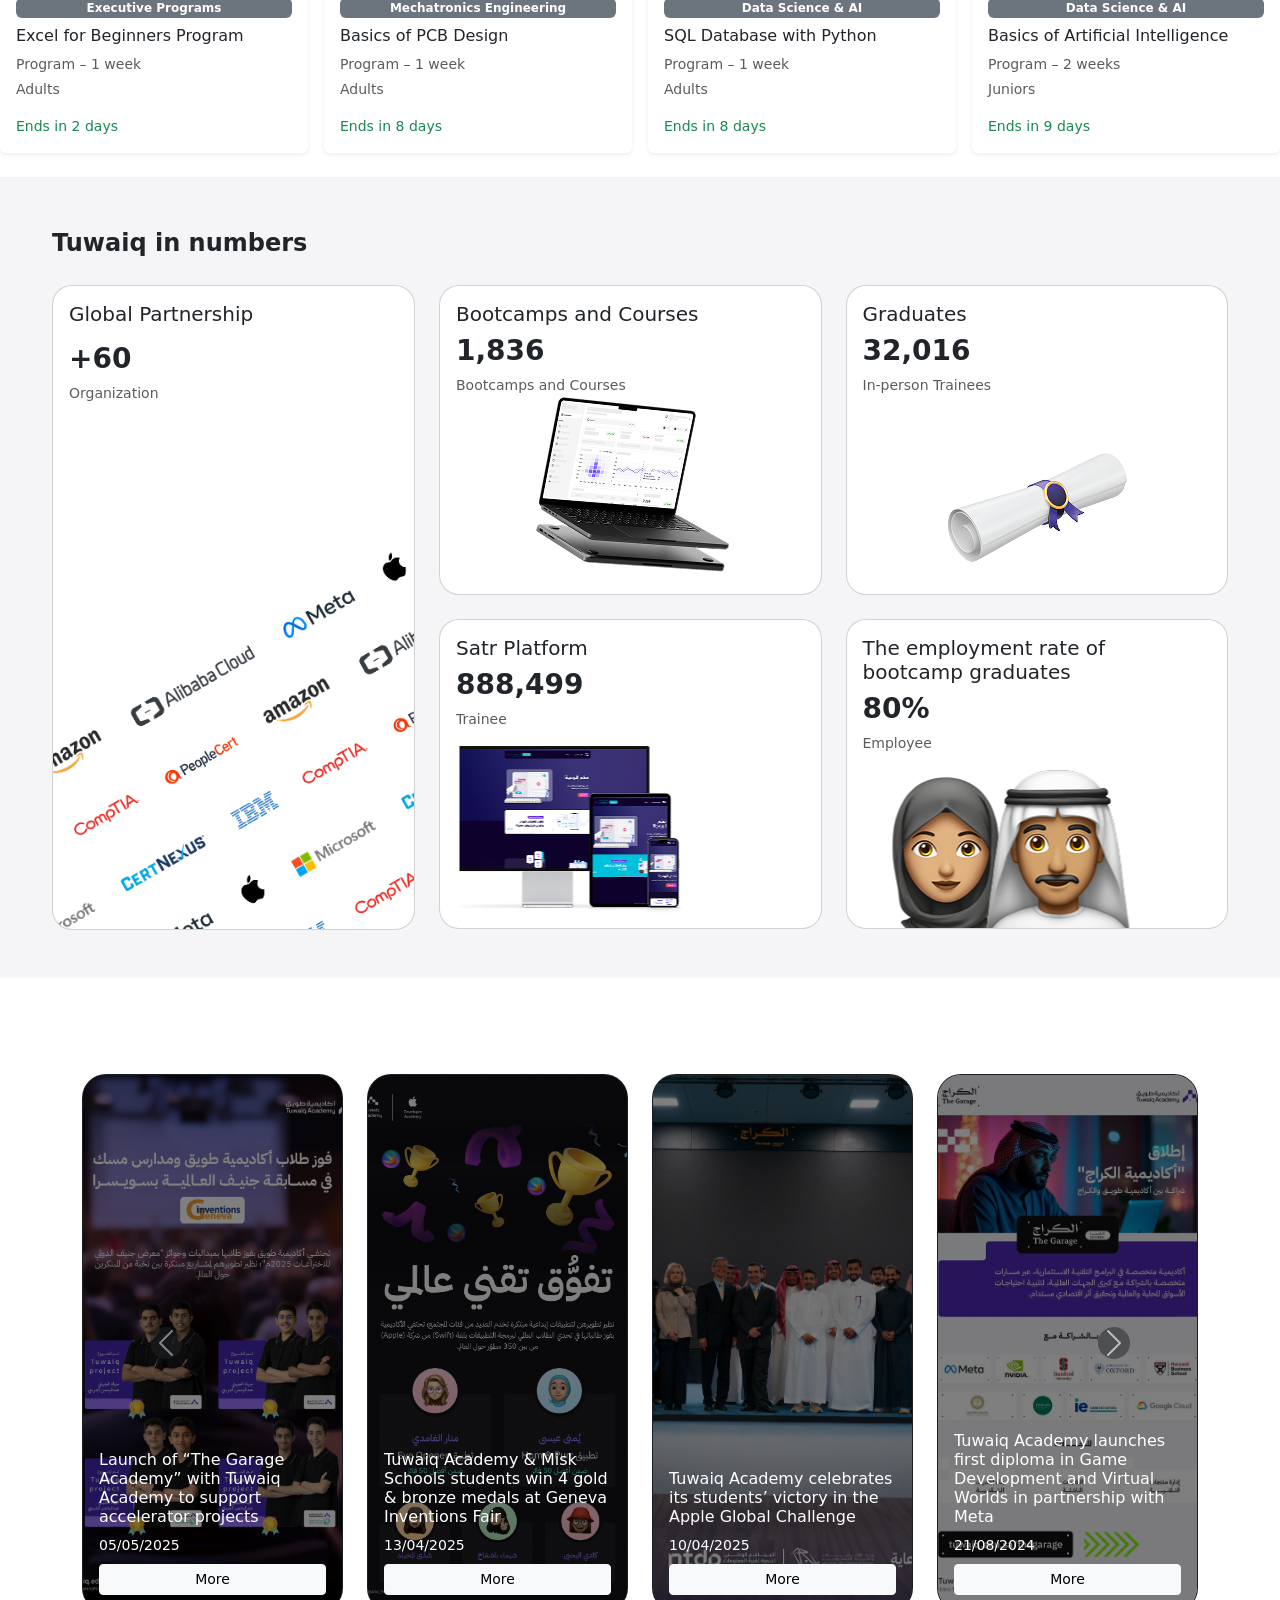
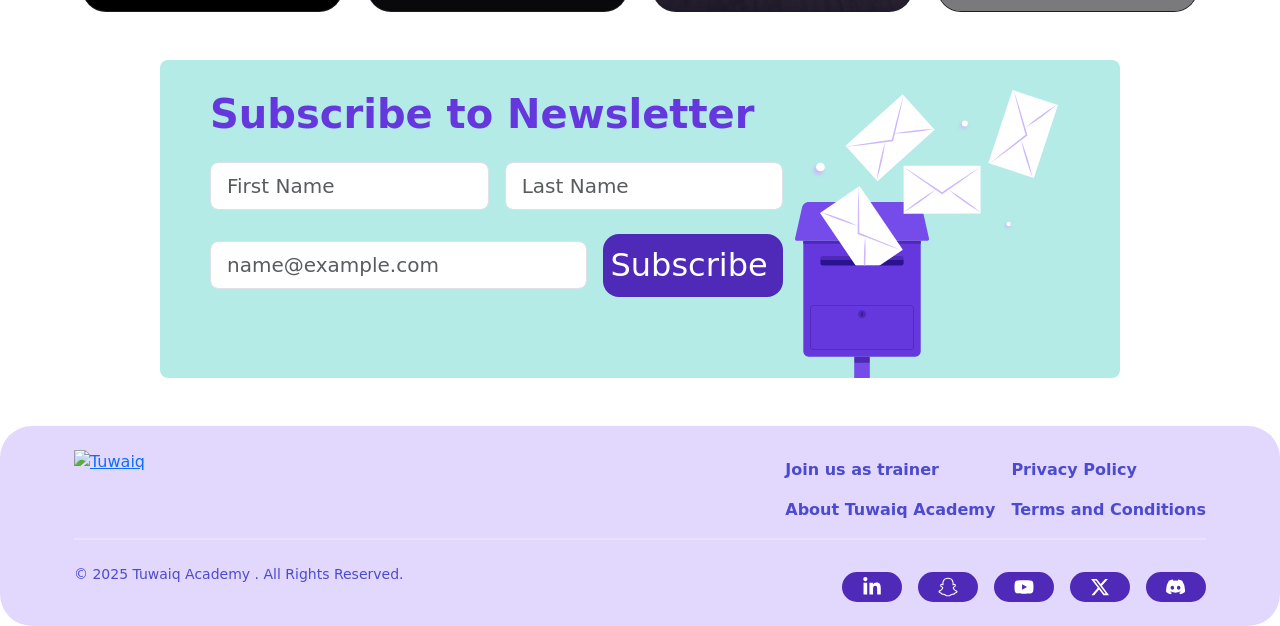
==== commit 61c8e027: "main links fixed" ====
--- a/index.html
+++ b/index.html
@@ -13,6 +13,11 @@
       rel="stylesheet"
     />
     <link rel="stylesheet" href="style.css" />
+    <link
+      rel="icon"
+      type="image/x-icon"
+      href="https://cdn.tuwaiq.edu.sa/landing/images/logo/favicon.ico"
+    />
   </head>
   <body>
     <!-- 2. Navbar HTML -->
@@ -56,10 +61,12 @@
                 <!-- Left + middle nav links -->
                 <ul class="navbar-nav align-items-center gap-4">
                   <li class="nav-item">
-                    <a class="nav-link active fw-semibold" href="#">Home</a>
+                    <a class="nav-link active fw-semibold" href="index.html"
+                      >Home</a
+                    >
                   </li>
                   <li class="nav-item">
-                    <a class="nav-link fw-semibold" href="#"
+                    <a class="nav-link fw-semibold" href="tuwaiq-about.html"
                       >About Tuwaiq Academy</a
                     >
                   </li>
@@ -76,7 +83,9 @@
                     <a class="nav-link fw-semibold" href="#">Test Center</a>
                   </li>
                   <li class="nav-item">
-                    <a class="nav-link fw-semibold" href="#">Partners</a>
+                    <a class="nav-link fw-semibold" href="tuwaiq-Partners.html"
+                      >Partners</a
+                    >
                   </li>
                   <li class="nav-item">
                     <a class="nav-link fw-semibold" href="#">Accreditations</a>
--- a/style.css
+++ b/style.css
@@ -1,5 +1,4 @@
 body {
-  font-family: IBM Plex Sans Arabic !important;
   padding-top: 100px;
   width: 100%;
 }
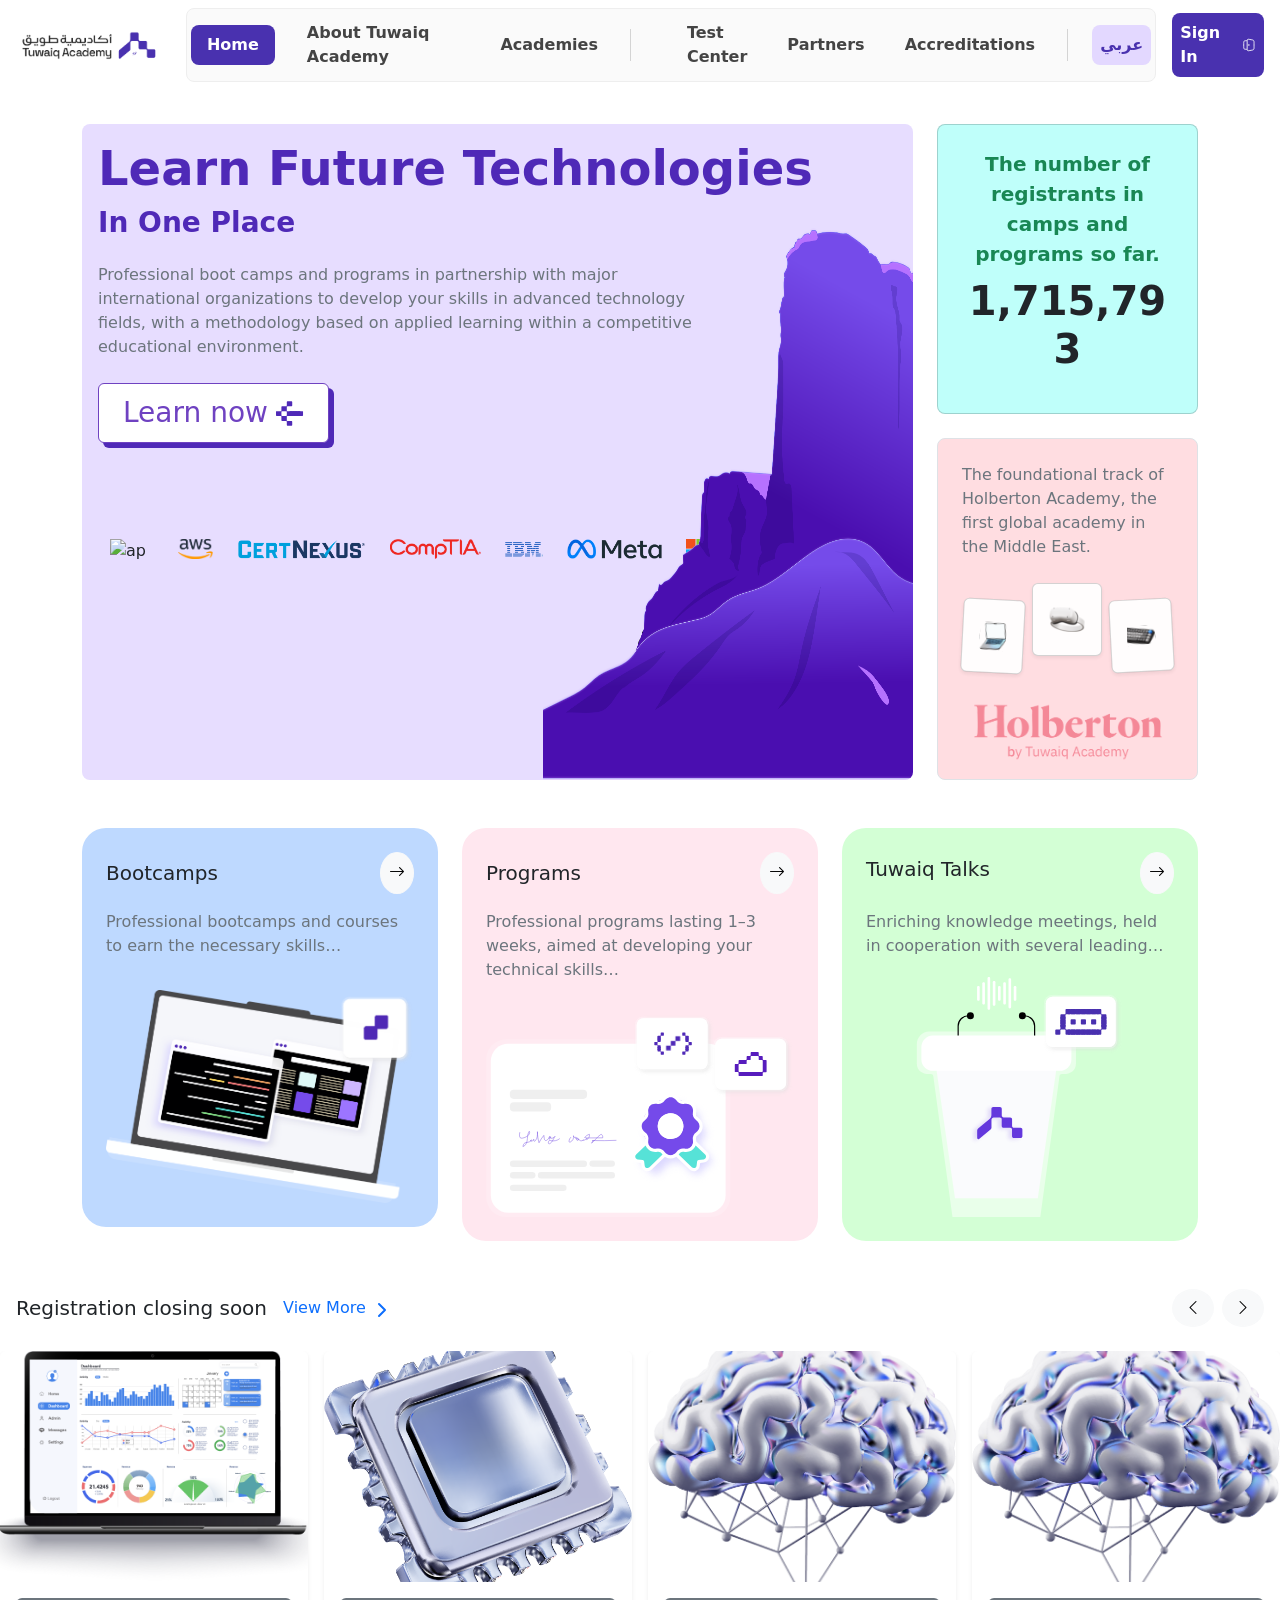
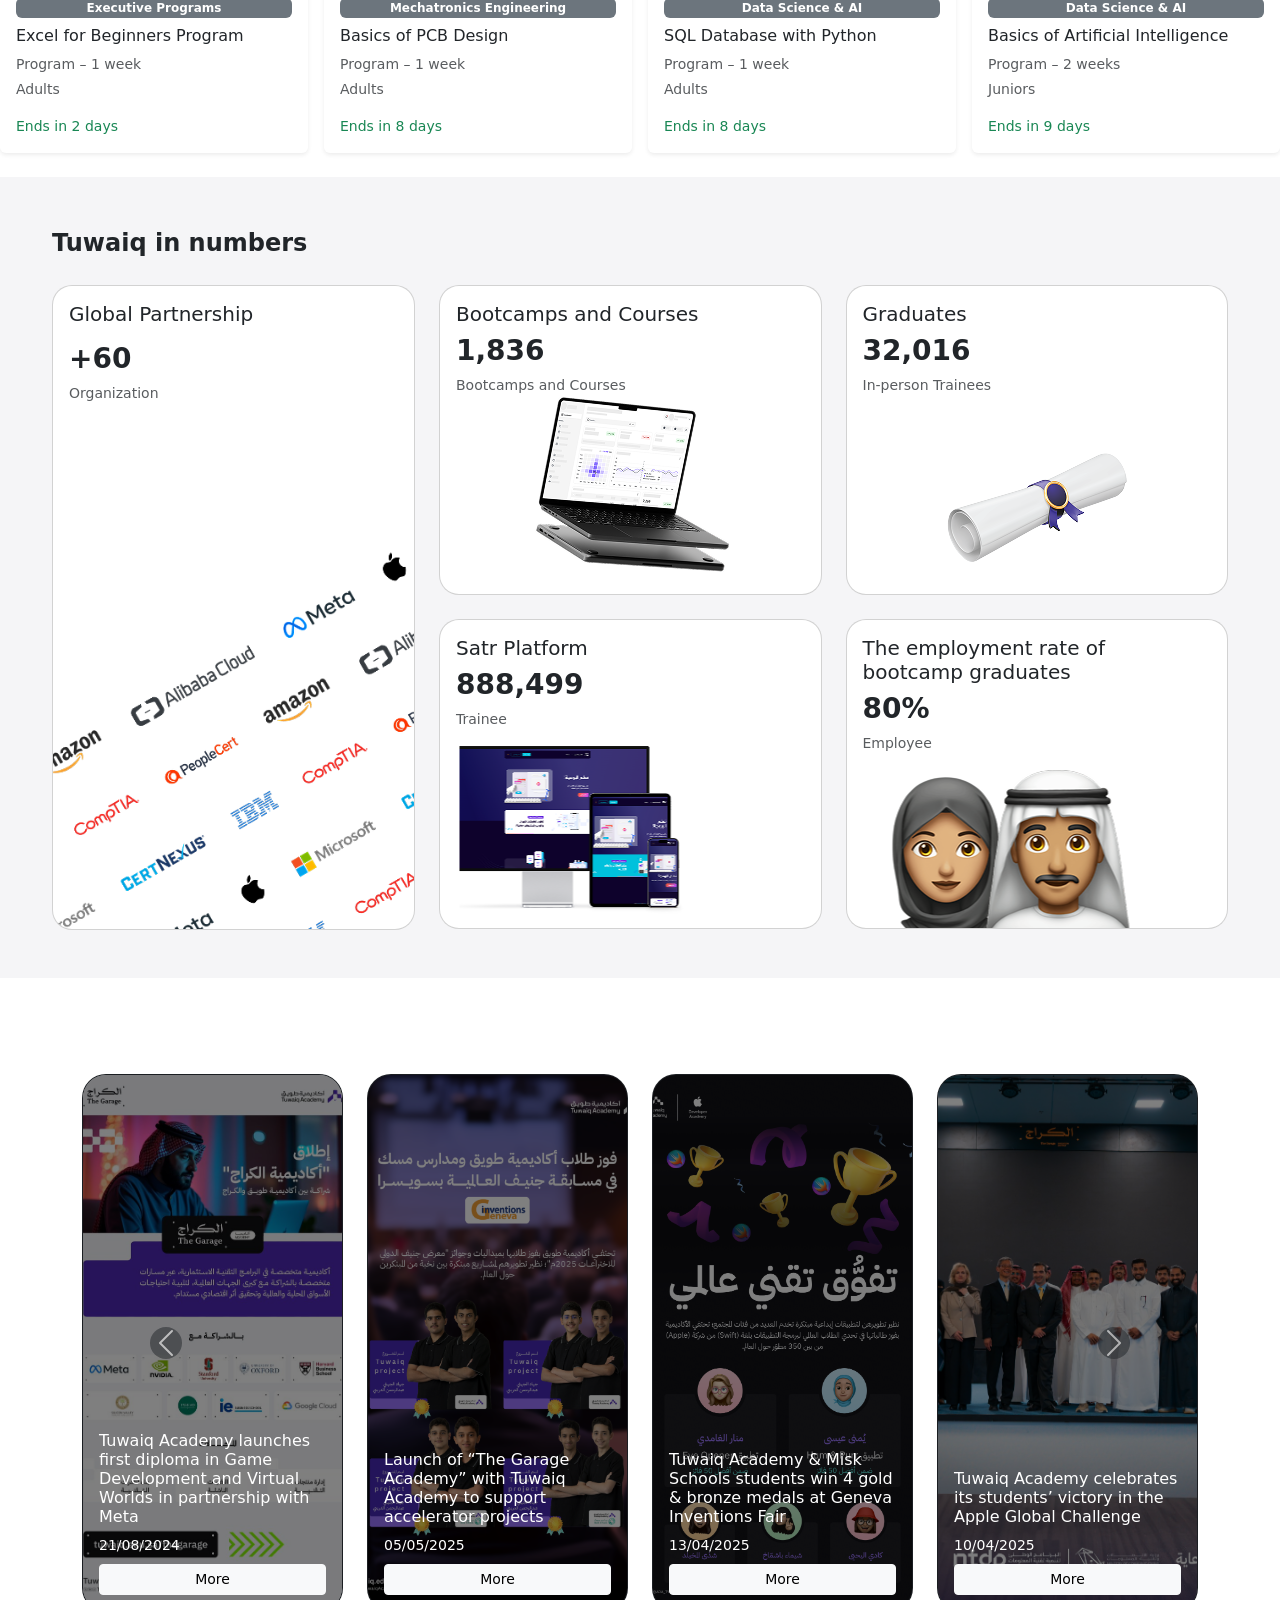
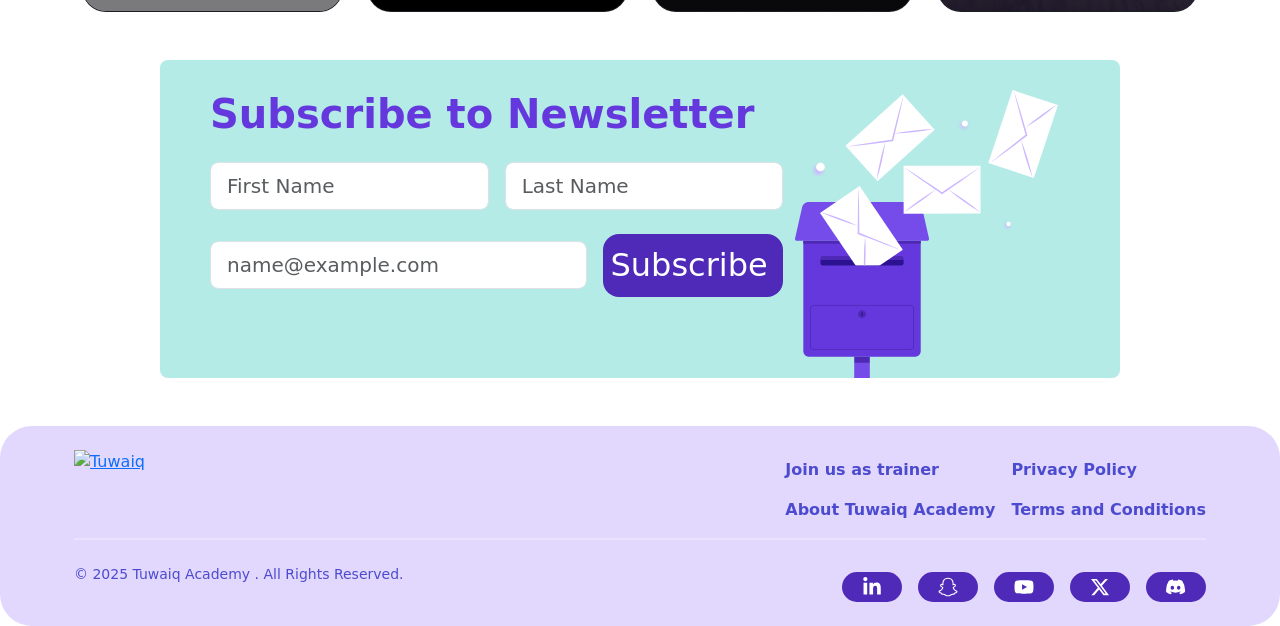
==== commit d569dd93: "pages marged" ====
--- a/index.html
+++ b/index.html
@@ -304,7 +304,7 @@
                 style="bottom: -6rem"
               >
                 <div class="logos-slide">
-                  <img src="./media/page-1/slide-Apple.png" alt="apple logo" />
+                  <img src="./media/page-1/" alt="apple logo" />
                   <img src="./media/page-1/slide-aws.png" alt="aws logo" />
                   <img
                     src="./media/page-1/slide-CertNexus.png"
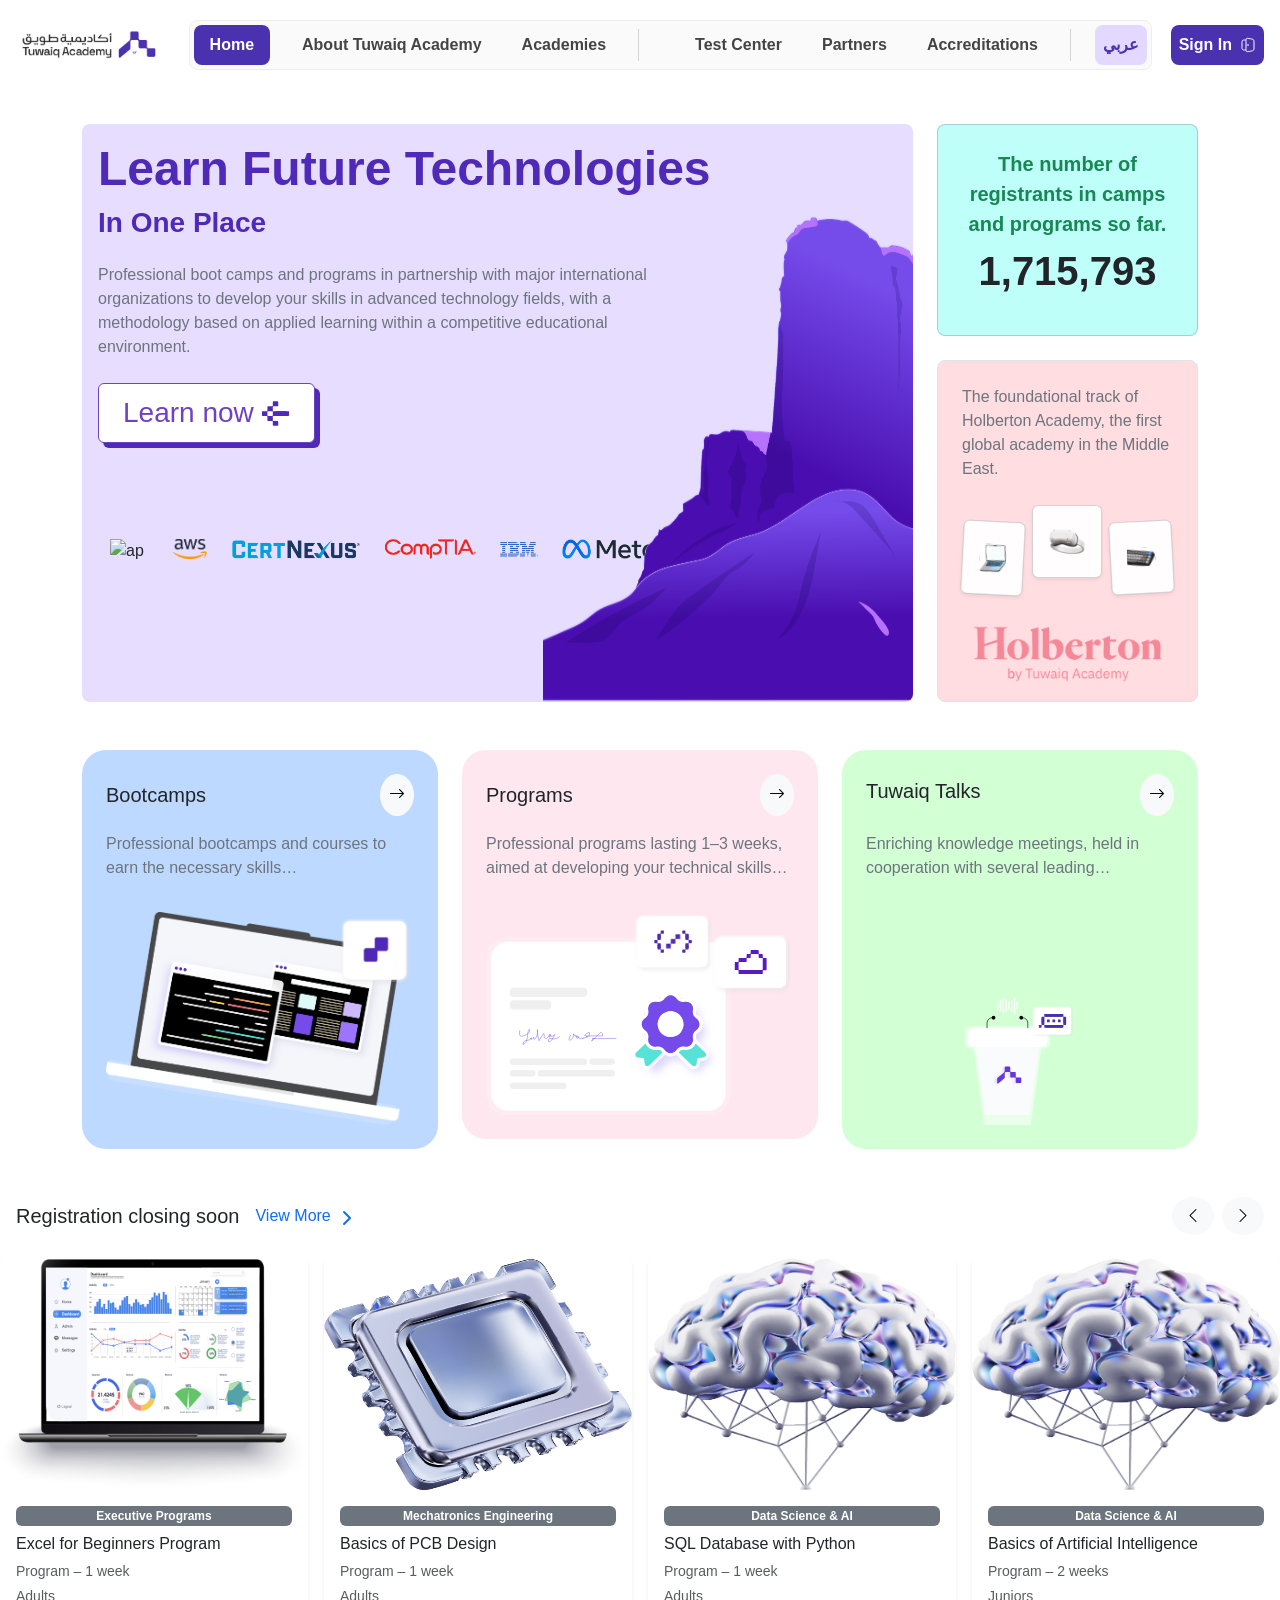
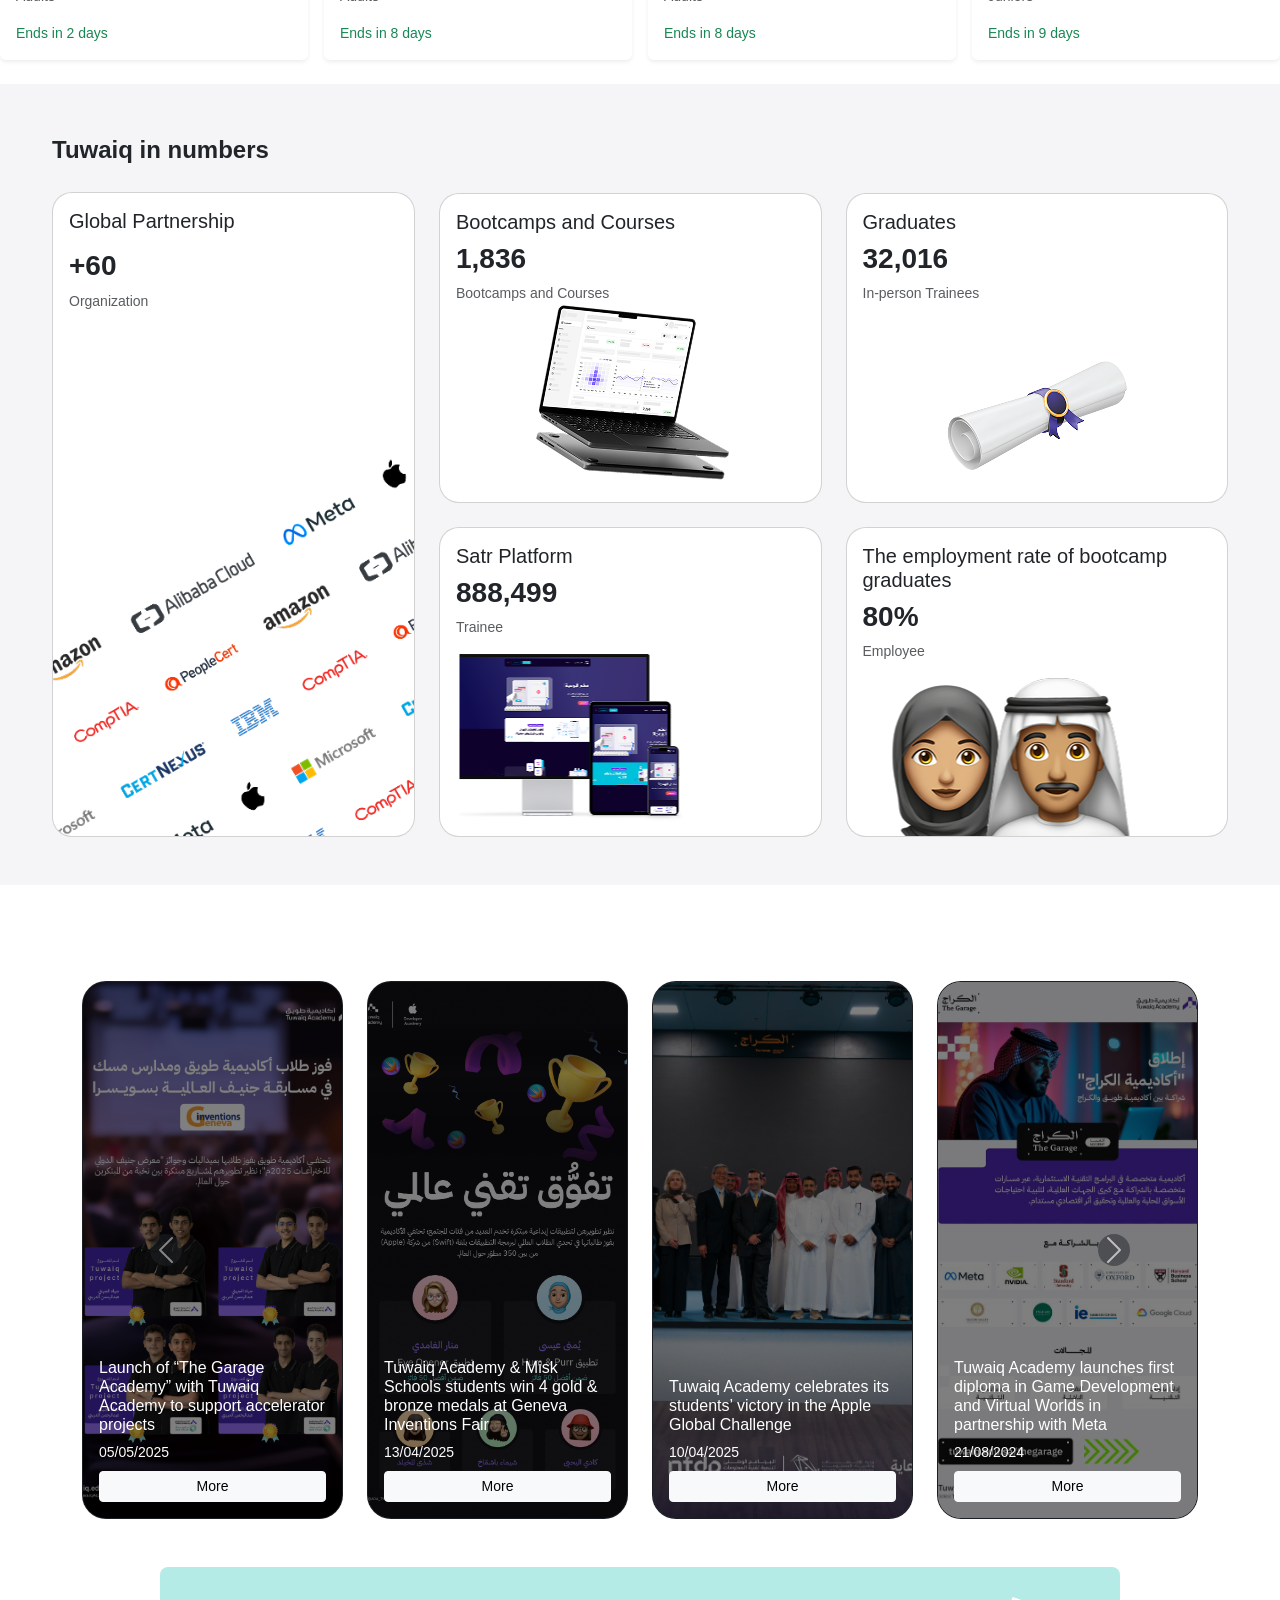
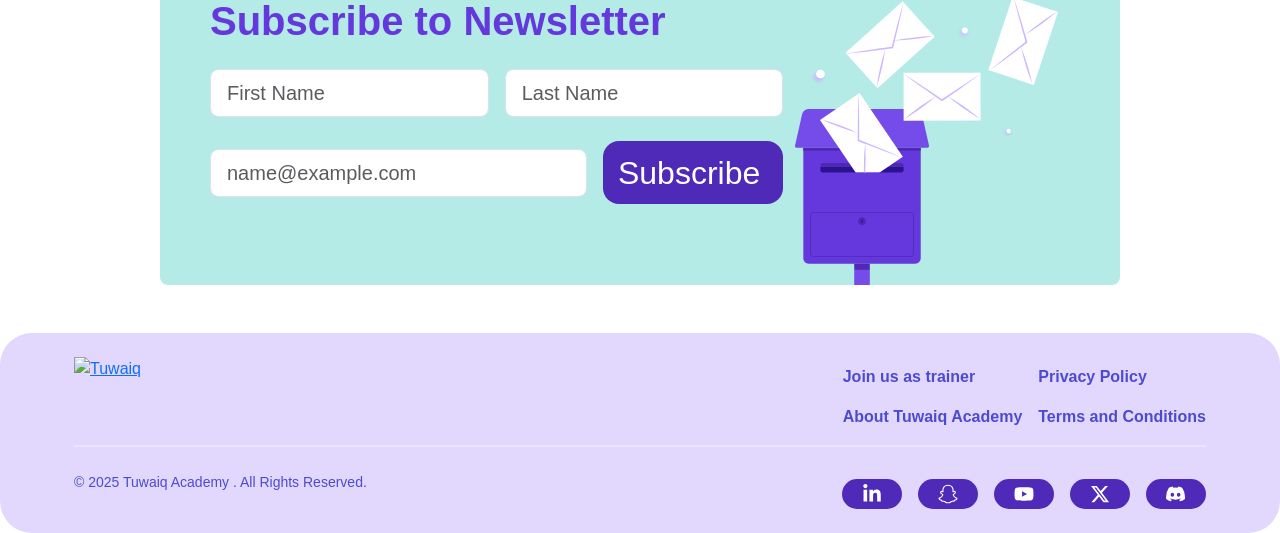
==== commit 491e3f63: "final v1" ====
--- a/index.html
+++ b/index.html
@@ -3,7 +3,7 @@
   <head>
     <meta charset="UTF-8" />
     <meta name="viewport" content="width=device-width, initial-scale=1.0" />
-    <title>Tuwaiq Academy Navbar</title>
+    <title>Tuwaiq Academy | Home</title>
     <link
       href="https://cdn.jsdelivr.net/npm/bootstrap@5.3.0/dist/css/bootstrap.min.css"
       rel="stylesheet"
@@ -19,7 +19,7 @@
       href="https://cdn.tuwaiq.edu.sa/landing/images/logo/favicon.ico"
     />
   </head>
-  <body>
+  <body class="ibm-plex">
     <!-- 2. Navbar HTML -->
     <section>
       <nav class="navbar navbar-expand-lg navbar-blur fixed-top">
@@ -482,7 +482,7 @@
         </div>
 
         <!-- Tuwaiq Talks -->
-        <div class="col-12 col-md-4">
+        <div class="col-12 col-md-4 d-block d-md-none">
           <div class="card h-100 border-0">
             <div
               class="card-body d-flex flex-column p-4 rounded-3xl card-talks hover-shadow"
@@ -504,6 +504,34 @@
                 class="img-fluid"
                 alt="Tuwaiq Talks"
                 style="height: 15rem"
+              />
+            </div>
+          </div>
+        </div>
+
+        <!-- Tuwaiq Talks smaller size -->
+        <div class="col-12 col-md-4 d-none d-md-block">
+          <div class="card h-100 border-0">
+            <div
+              class="card-body d-flex flex-column p-4 rounded-3xl card-talks hover-shadow"
+            >
+              <div
+                class="d-flex justify-content-between align-items-center mb-3"
+              >
+                <h5>Tuwaiq Talks</h5>
+                <a href="#" class="btn btn-light rounded-circle p-2">
+                  <i class="bi bi-arrow-right"></i>
+                </a>
+              </div>
+              <p class="text-secondary flex-grow-1">
+                Enriching knowledge meetings, held in cooperation with several
+                leading…
+              </p>
+              <img
+                src="./media/page-1/Tuwaiq-talk.svg"
+                class="img-fluid"
+                alt="Tuwaiq Talks"
+                style="height: 8rem"
               />
             </div>
           </div>
@@ -608,7 +636,7 @@
                       <div class="ratio ratio-4x3 overflow-hidden rounded-top">
                         <img
                           src="./media/page-1/excel-laptop.png"
-                          class="object-fit-cover w-100 h-100"
+                          class="w-100 h-100"
                           alt="Excel for Beginners"
                         />
                       </div>
@@ -639,7 +667,7 @@
                       <div class="ratio ratio-4x3 overflow-hidden rounded-top">
                         <img
                           src="./media/page-1/Registration-closing-soon-cpu.png"
-                          class="object-fit-cover w-100 h-100"
+                          class="w-100 h-100"
                           alt="PCB Design"
                         />
                       </div>
@@ -670,7 +698,7 @@
                       <div class="ratio ratio-4x3 overflow-hidden rounded-top">
                         <img
                           src="./media/page-1/Registration-closing-soon-brain.png"
-                          class="object-fit-cover w-100 h-100"
+                          class="w-100 h-100"
                           alt="SQL with Python"
                         />
                       </div>
@@ -701,7 +729,7 @@
                       <div class="ratio ratio-4x3 overflow-hidden rounded-top">
                         <img
                           src="./media/page-1/Registration-closing-soon-brain.png"
-                          class="object-fit-cover w-100 h-100"
+                          class="w-100 h-100"
                           alt="AI Fundamentals"
                         />
                       </div>
@@ -738,7 +766,7 @@
                       <div class="ratio ratio-4x3 overflow-hidden rounded-top">
                         <img
                           src="./media/page-1/Registration-closing-soon-cpu.png"
-                          class="object-fit-cover w-100 h-150"
+                          class="w-100 h-150"
                           alt="Mechatronics Basics"
                         />
                       </div>
@@ -769,7 +797,7 @@
                       <div class="ratio ratio-4x3 overflow-hidden rounded-top">
                         <img
                           src="./media/page-1/Registration-closing-soon-phone.png"
-                          class="object-fit-cover w-100 h-100"
+                          class="w-100 h-100"
                           alt="Python Fundamentals"
                         />
                       </div>
@@ -800,7 +828,7 @@
                       <div class="ratio ratio-4x3 overflow-hidden rounded-top">
                         <img
                           src="./media/page-1/Registration-closing-soon-phone.png"
-                          class="object-fit-cover w-100 h-100"
+                          class="w-100 h-100"
                           alt="Web Dev with Python"
                         />
                       </div>
@@ -831,7 +859,7 @@
                       <div class="ratio ratio-4x3 overflow-hidden rounded-top">
                         <img
                           src="./media/page-1/Registration-closing-soon-phone.png"
-                          class="object-fit-cover w-100 h-100"
+                          class="w-100 h-100"
                           alt="Web Dev with Java"
                         />
                       </div>
@@ -868,7 +896,7 @@
                       <div class="ratio ratio-4x3 overflow-hidden rounded-top">
                         <img
                           src="./media/page-1/Registration-closing-soon-brain.png"
-                          class="object-fit-cover w-100 h-100"
+                          class="w-100 h-100"
                           alt="Generative AI"
                         />
                       </div>
@@ -899,7 +927,7 @@
                       <div class="ratio ratio-4x3 overflow-hidden rounded-top">
                         <img
                           src="./media/page-1/Registration-closing-soon-cpu.png"
-                          class="object-fit-cover w-100 h-100"
+                          class="w-100 h-100"
                           alt="Arduino Robotics"
                         />
                       </div>
@@ -930,7 +958,7 @@
                       <div class="ratio ratio-4x3 overflow-hidden rounded-top">
                         <img
                           src="./media/page-1/Registration-closing-soon-cpu.png"
-                          class="object-fit-cover w-100 h-100"
+                          class="w-100 h-100"
                           alt="Unity Game Dev"
                         />
                       </div>
@@ -961,7 +989,7 @@
                       <div class="ratio ratio-4x3 overflow-hidden rounded-top">
                         <img
                           src="./media/page-1/Registration-closing-soon-brain.png"
-                          class="object-fit-cover w-100 h-100"
+                          class="w-100 h-100"
                           alt="ML & AI"
                         />
                       </div>
@@ -999,7 +1027,7 @@
         <p class="fs-4 fw-semibold mb-4">Tuwaiq in numbers</p>
 
         <!-- Outer flex: column on mobile, row on lg+ -->
-        <div class="d-flex flex-column flex-lg-row gap-4">
+        <div class="d-flex flex-column flex-lg-row gap-4 align-items-center">
           <!-- Left: big 363×645 card -->
           <div
             class="card position-relative"
--- a/style.css
+++ b/style.css
@@ -1,6 +1,9 @@
 body {
   padding-top: 100px;
   width: 100%;
+}
+.ibm-plex {
+  font-family: "IBM Plex Sans Arabic", sans-serif !important;
 }
 
 /* navbar section start ----------------*/
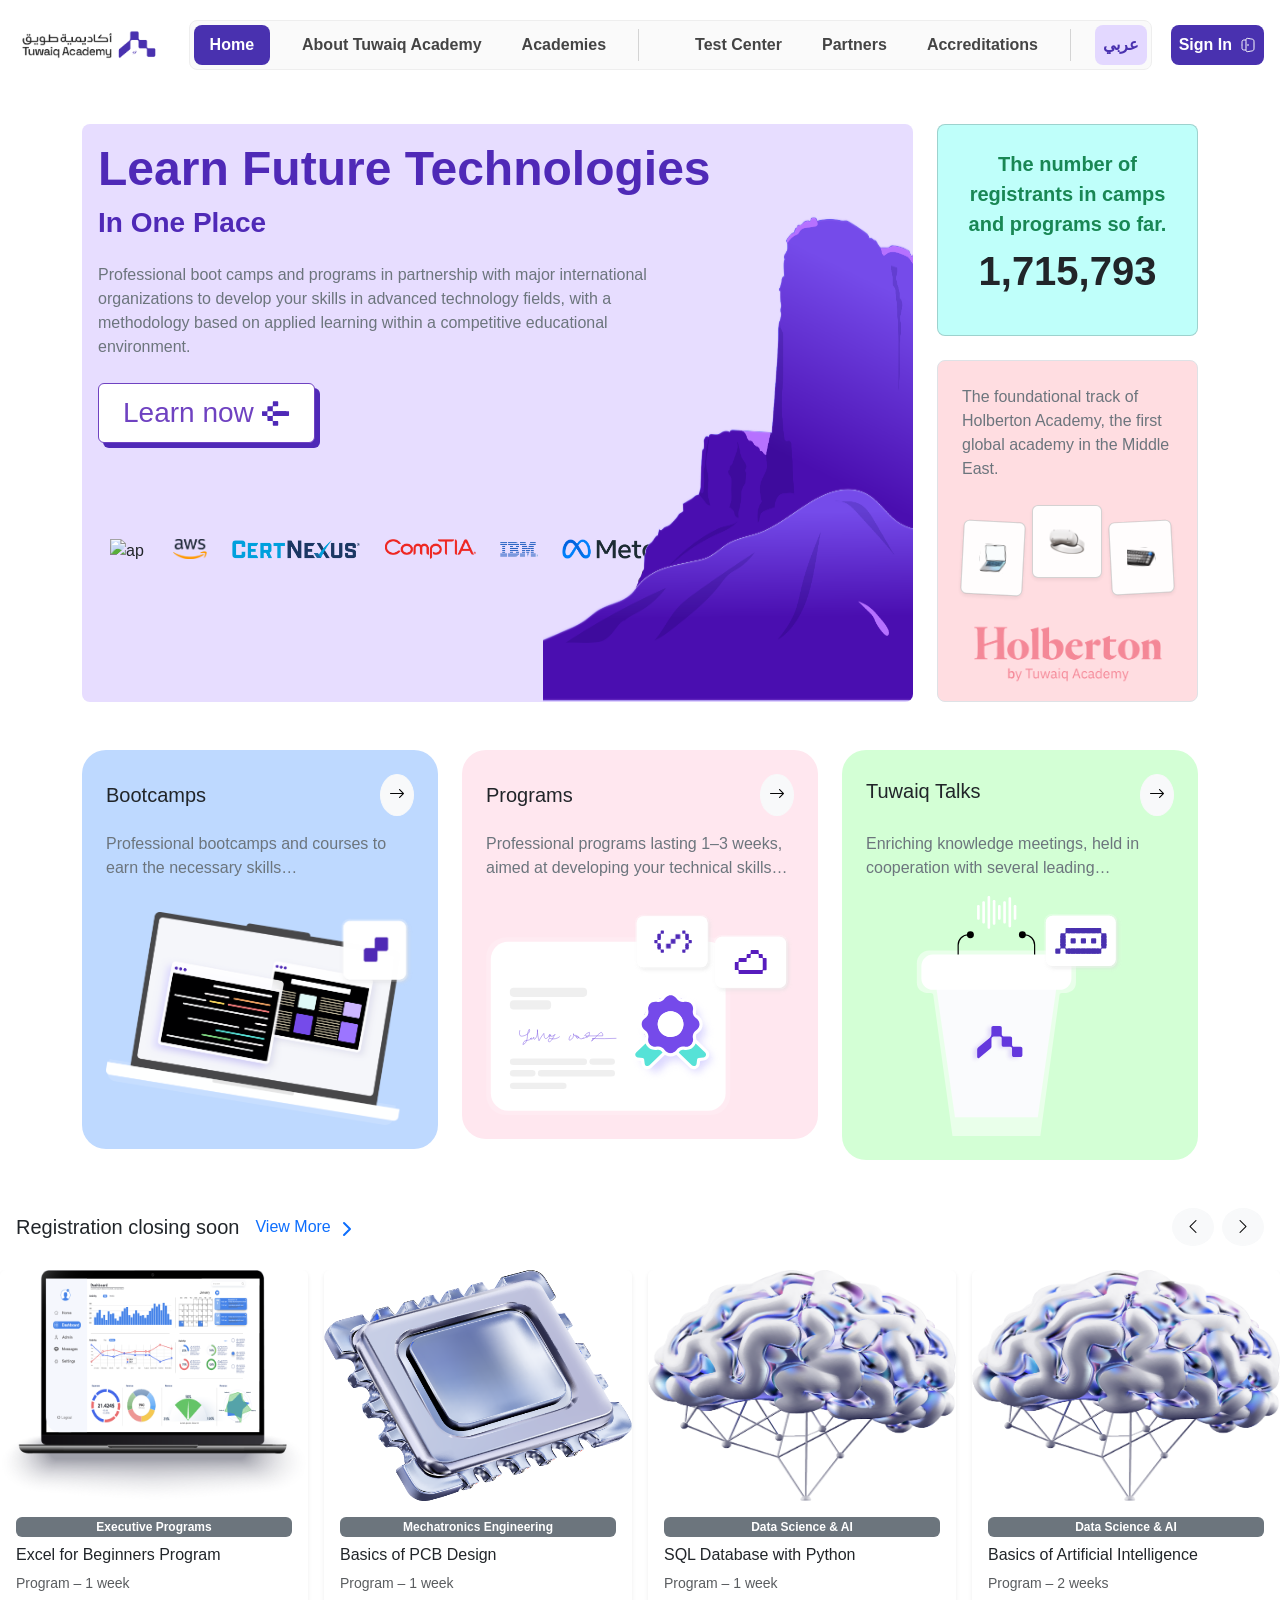
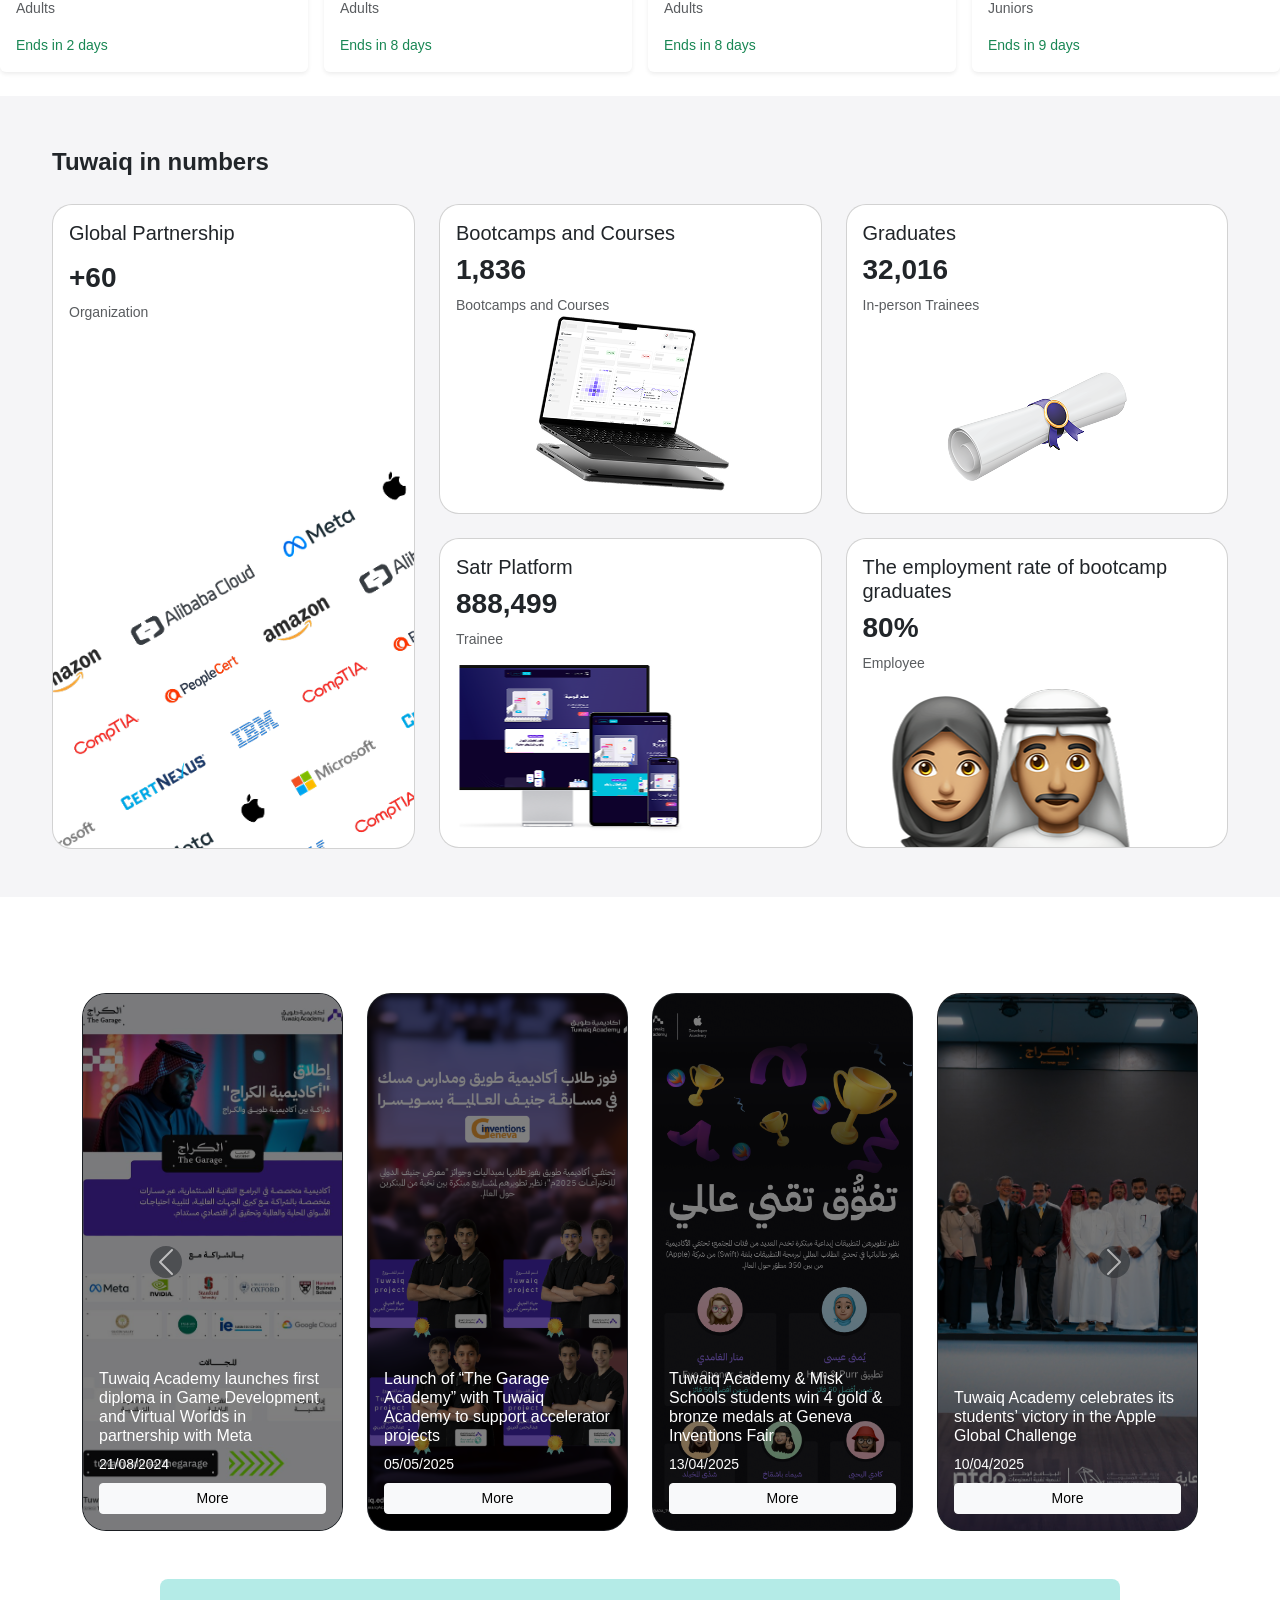
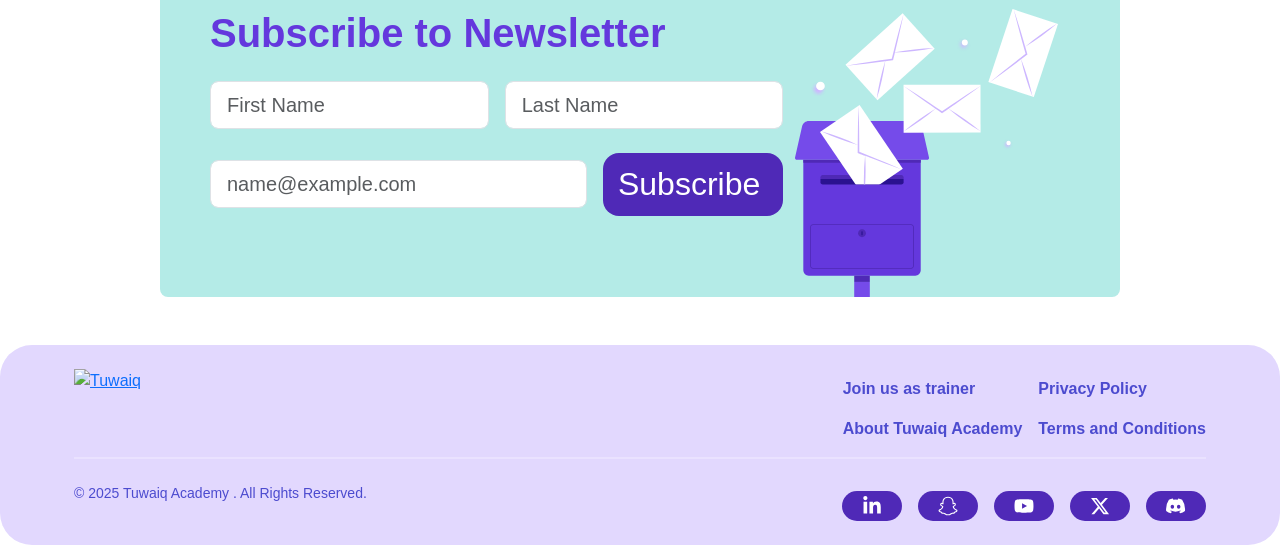
==== commit 54ee72e7: "final v2" ====
--- a/index.html
+++ b/index.html
@@ -482,7 +482,7 @@
         </div>
 
         <!-- Tuwaiq Talks -->
-        <div class="col-12 col-md-4 d-block d-md-none">
+        <div class="col-12 col-md-4 d-none d-xl-block">
           <div class="card h-100 border-0">
             <div
               class="card-body d-flex flex-column p-4 rounded-3xl card-talks hover-shadow"
@@ -510,7 +510,7 @@
         </div>
 
         <!-- Tuwaiq Talks smaller size -->
-        <div class="col-12 col-md-4 d-none d-md-block">
+        <div class="col-12 col-md-4 d-block d-xl-none">
           <div class="card h-100 border-0">
             <div
               class="card-body d-flex flex-column p-4 rounded-3xl card-talks hover-shadow"
